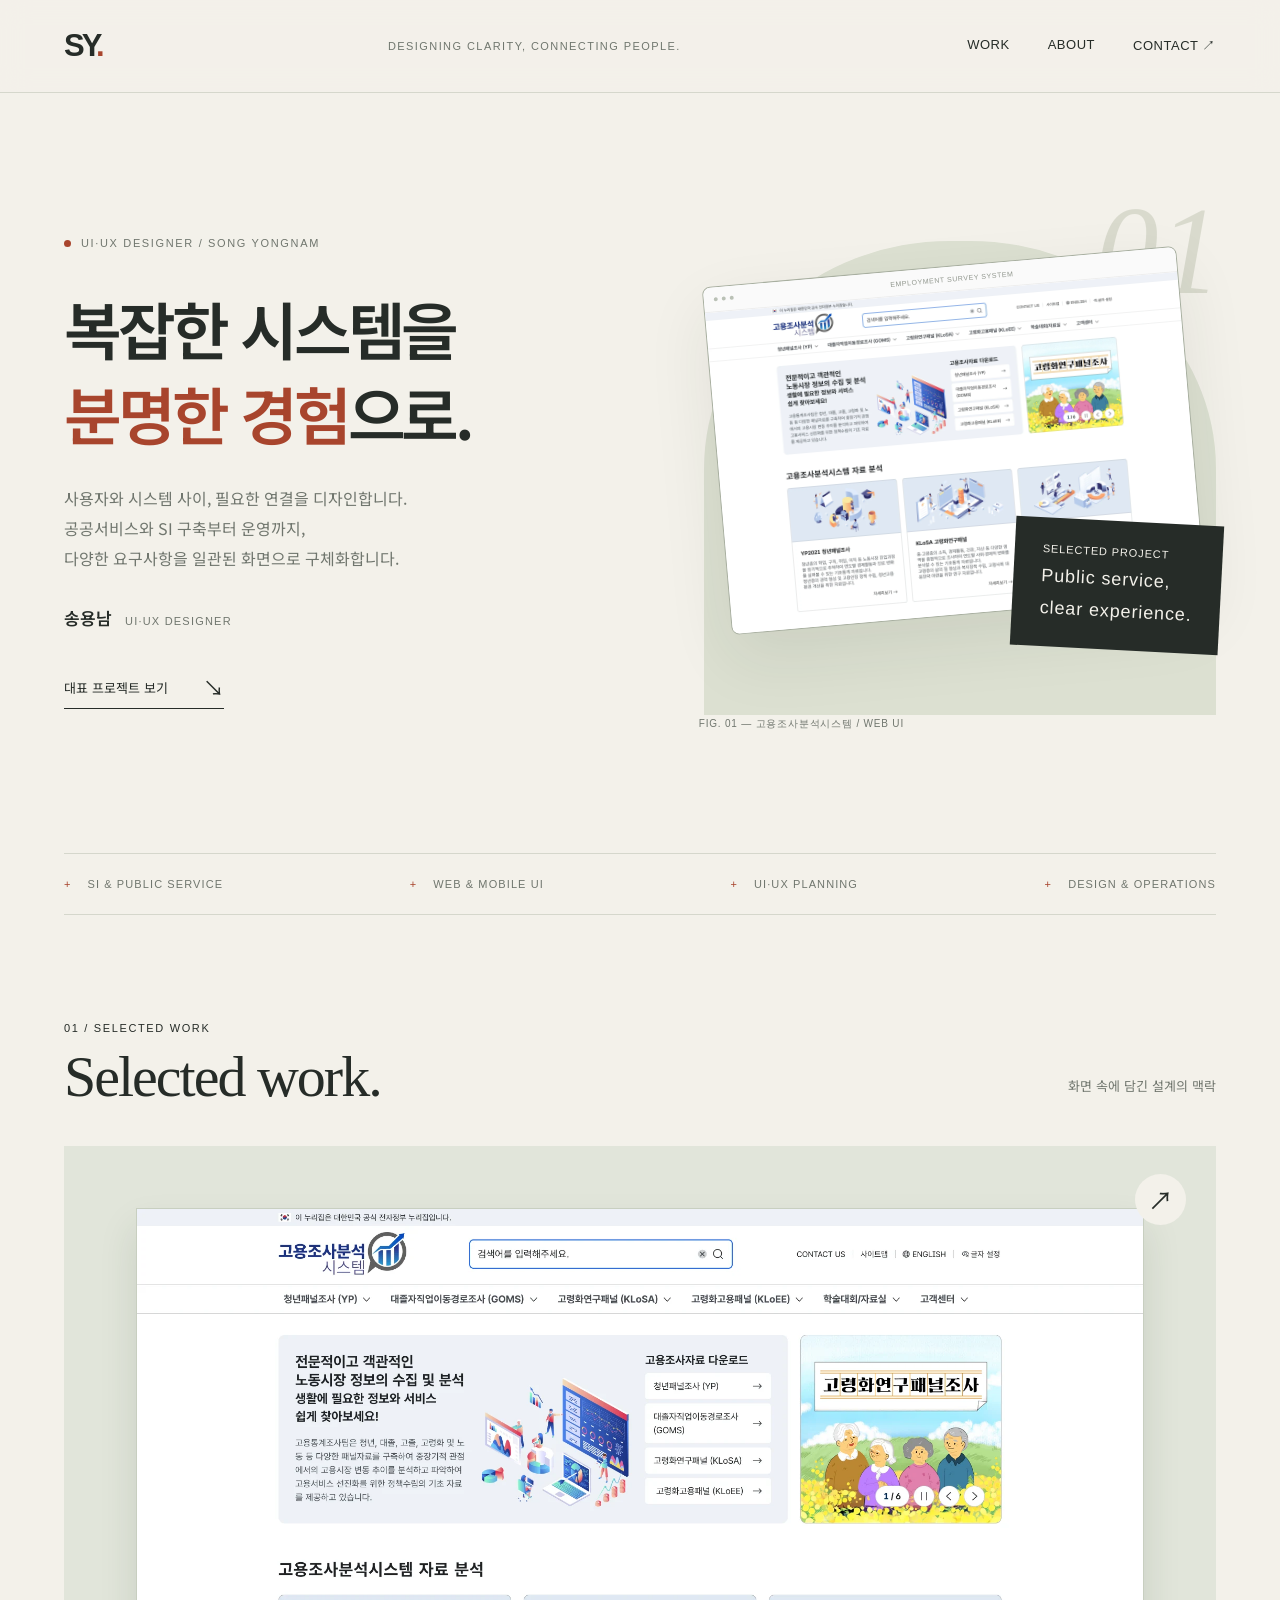
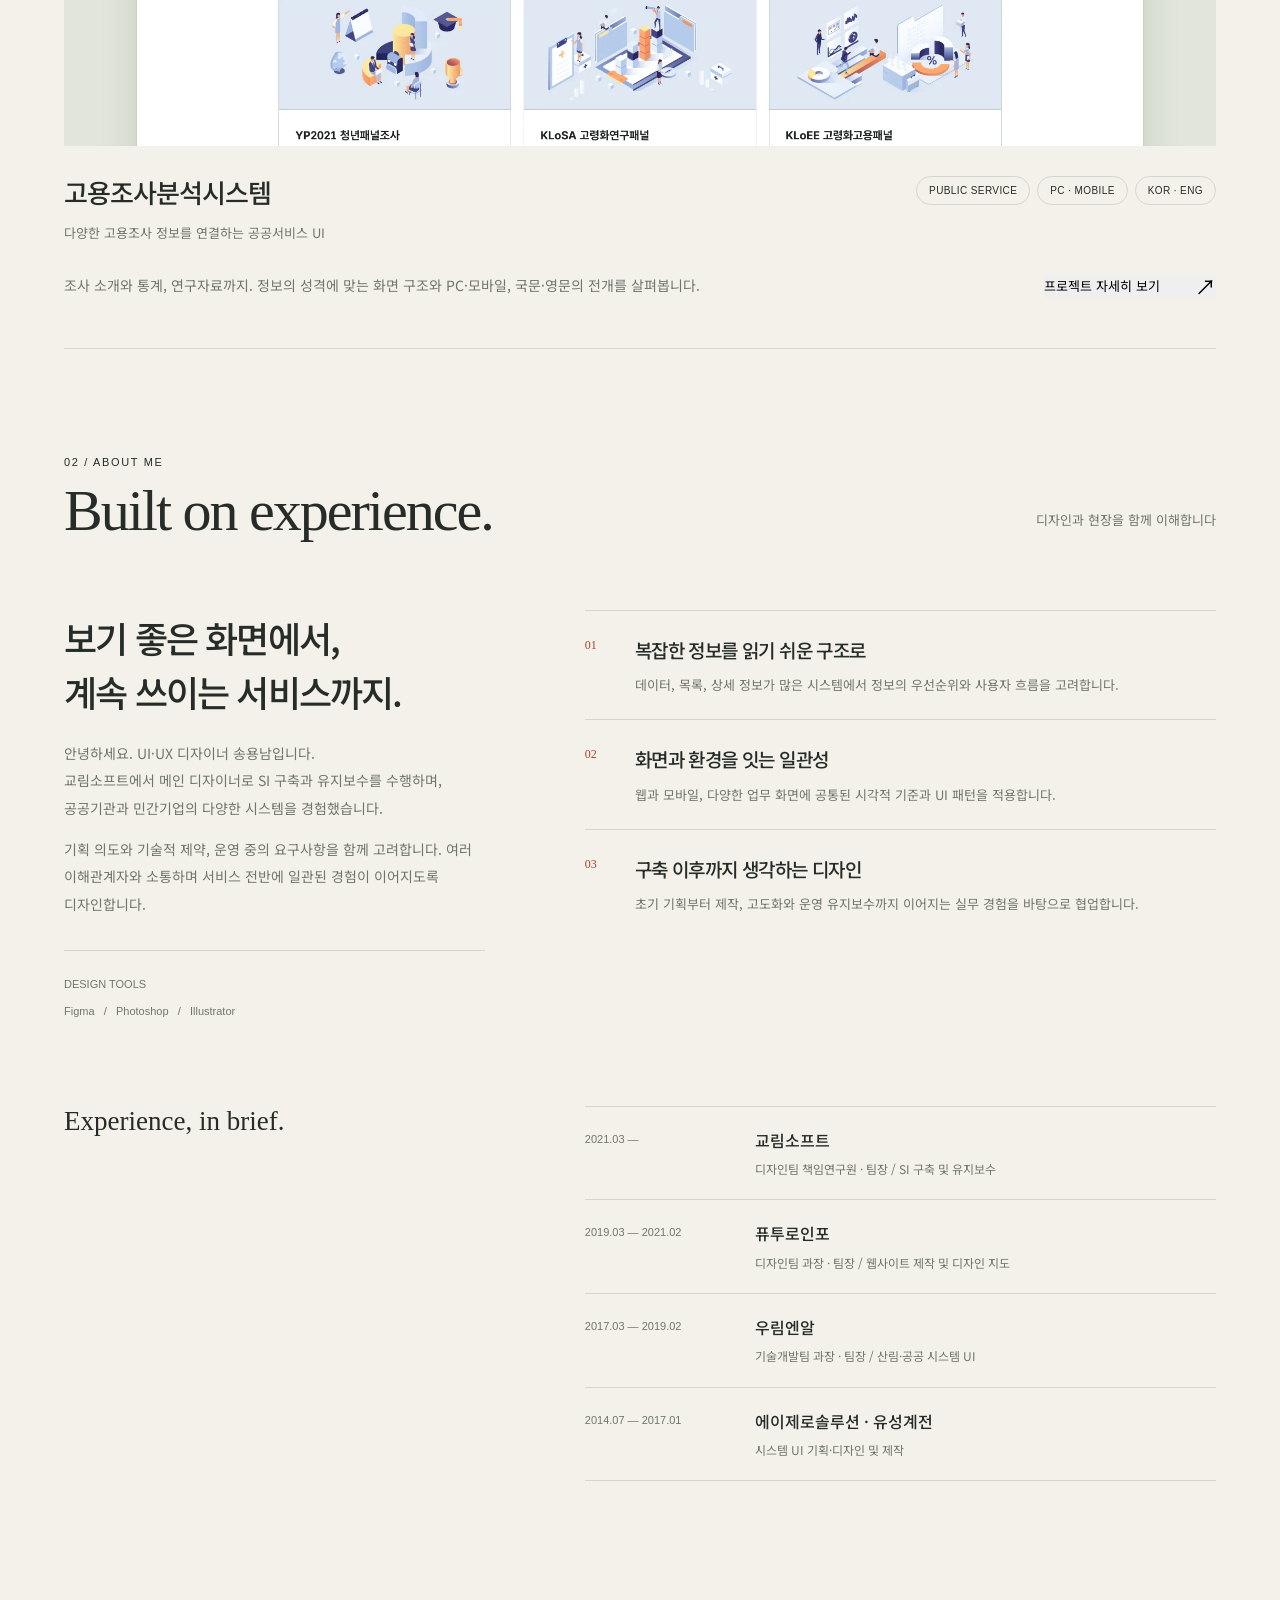
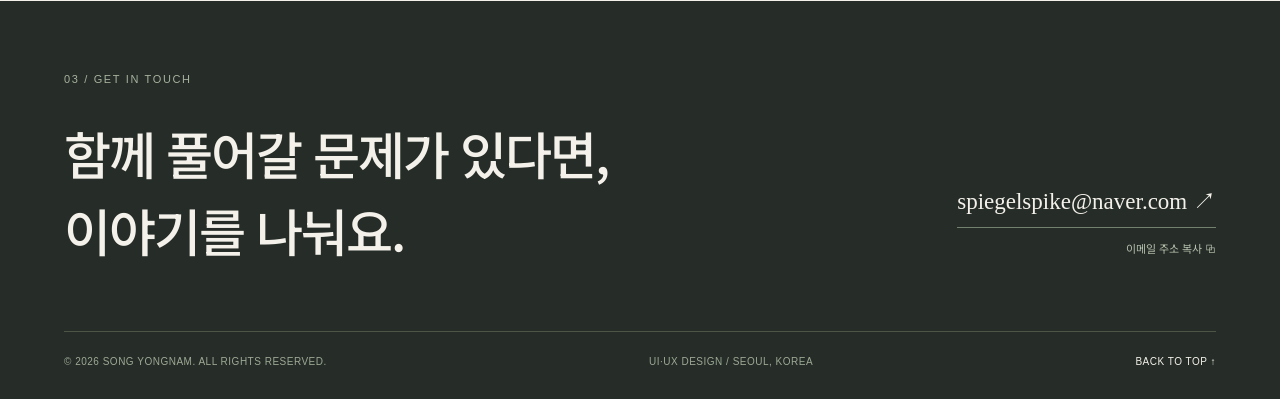
==== index.html @ 18021011 "Publish Song Yongnam UI/UX portfolio with employment survey case study" ====
<!doctype html>
<html lang="ko">
<head>
<meta charset="utf-8"><meta name="viewport" content="width=device-width,initial-scale=1">
<title>송용남 — UI·UX Designer</title>
<meta name="description" content="공공서비스와 SI 프로젝트를 설계하는 UI·UX 디자이너 송용남의 포트폴리오. 고용조사분석시스템, 웹 UI와 모바일 디자인.">
<meta name="theme-color" content="#f3f1ea"><meta property="og:title" content="송용남 — UI·UX Designer"><meta property="og:description" content="복잡한 시스템을 분명한 경험으로. 공공서비스와 SI 프로젝트를 연결하는 디자인.">
<link rel="icon" href="data:image/svg+xml,%3Csvg xmlns='http://www.w3.org/2000/svg' viewBox='0 0 64 64'%3E%3Crect width='64' height='64' rx='16' fill='%23262c28'/%3E%3Ctext x='11' y='43' font-size='30' font-family='Arial' font-weight='bold' fill='%23f3f1ea'%3ESY%3C/text%3E%3C/svg%3E">
<style>
@import url('https://fonts.googleapis.com/css2?family=Noto+Sans+KR:wght@400;500;600;700;800;900&display=swap');
:root{--paper:#f3f1ea;--ink:#262c28;--muted:#70766e;--line:#d5d7cc;--accent:#a8452d;--soft:#e8e9df;--sans:'Noto Sans KR',sans-serif}*{box-sizing:border-box}html{scroll-behavior:smooth;scroll-padding-top:100px}body{margin:0;background:var(--paper);color:var(--ink);font-family:var(--sans);font-size:16px;line-height:1.7;word-break:keep-all}button,a{-webkit-tap-highlight-color:transparent}a{color:inherit;text-decoration:none}button{font:inherit;cursor:pointer}button:focus-visible,a:focus-visible{outline:3px solid var(--accent);outline-offset:6px}::selection{background:#d8bda8}img{display:block;width:100%;height:auto}.wrap{max-width:1440px;padding:0 64px;margin:auto}.skip{position:absolute;top:-100px;background:var(--ink);color:white;padding:12px;z-index:99}.skip:focus{top:0}.nav{position:sticky;top:0;z-index:5;background:#f3f1eaee;backdrop-filter:blur(14px);border-bottom:1px solid var(--line)}.nav-inner{height:92px;display:flex;align-items:center;justify-content:space-between}.logo{font-family:Arial,sans-serif;font-size:31px;font-weight:800;letter-spacing:-3px}.logo i{color:var(--accent);font-style:normal}.nav-links{display:flex;gap:38px;font:13px Arial,sans-serif;letter-spacing:.04em}.nav-links a{padding:12px 0}.nav-links a:hover{color:var(--accent)}.nav-note{font:11px Arial,sans-serif;letter-spacing:.13em;color:var(--muted)}.eyebrow{font:11px Arial,sans-serif;letter-spacing:.15em;text-transform:uppercase}.hero{min-height:760px;display:grid;grid-template-columns:1.15fr 1fr;align-items:center;gap:40px;padding-top:78px;padding-bottom:78px}.intro-flag{display:flex;gap:10px;align-items:center;color:var(--muted)}.dot{width:7px;height:7px;background:var(--accent);border-radius:50%}.hero h1{font-size:clamp(44px,4.9vw,73px);font-weight:600;letter-spacing:-.065em;line-height:1.35;margin:37px 0 27px}.hero h1 em{font-style:normal;color:var(--accent)}.hero-desc{font-size:16px;line-height:1.9;color:var(--muted);max-width:470px}.hero-name{margin-top:30px;font-size:17px;font-weight:600}.hero-name span{font:11px Arial,sans-serif;letter-spacing:.11em;margin-left:13px;font-weight:400;color:var(--muted)}.text-link{display:inline-flex;align-items:center;gap:35px;font-size:13px;border-bottom:1px solid var(--ink);padding:12px 0 9px;margin-top:32px}.text-link span{font-size:21px;line-height:1}.hero-art{position:relative;height:535px;isolation:isolate}.art-ground{position:absolute;inset:35px 0 26px 5px;background:#dce0d1;border-radius:48% 48% 0 0;z-index:-1}.browser-mock{position:absolute;top:60px;left:17px;width:92%;background:white;border:1px solid #a8afa0;box-shadow:0 25px 65px #26322016;transform:rotate(-5deg);border-radius:8px;overflow:hidden}.browser-bar{height:25px;background:#fafafa;border-bottom:1px solid #eee;display:flex;gap:4px;align-items:center;padding:0 10px}.browser-bar i{width:4px;height:4px;border-radius:50%;background:#bac1b6}.browser-bar small{margin:auto;font:7px Arial;color:#90968d;letter-spacing:.08em}.browser-shot{height:322px;overflow:hidden}.browser-shot img{width:100%}.art-index{position:absolute;bottom:10px;left:0;font:10px Arial,sans-serif;letter-spacing:.08em;color:var(--muted)}.art-number{position:absolute;right:-5px;top:-26px;font:125px Georgia,serif;font-style:italic;color:#919c7f44;z-index:-1}.art-tag{position:absolute;bottom:91px;right:-5px;background:var(--ink);color:var(--paper);padding:22px 28px;transform:rotate(3deg);font:11px Arial;line-height:1.8;letter-spacing:.08em}.art-tag strong{font-size:18px;font-weight:400;display:block}.band{display:flex;justify-content:space-between;border-top:1px solid var(--line);border-bottom:1px solid var(--line);padding:24px 0;gap:20px;color:var(--muted);font:11px Arial,sans-serif;letter-spacing:.1em}.band span:before{content:'+';margin-right:16px;color:var(--accent)}section{scroll-margin-top:100px}.section-top{display:flex;justify-content:space-between;align-items:end;margin:107px 0 36px}.section-top h2{font:normal 58px Georgia,serif;letter-spacing:-2px;margin:9px 0 0}.section-top>p{font-size:13px;color:var(--muted)}.work-button{display:block;width:100%;text-align:left;background:none;border:0;padding:0;color:inherit}.work-image{position:relative;background:#e1e5da;padding:62px 72px 0;overflow:hidden;height:600px;transition:background .3s}.work-image>img{border:1px solid #c8cfc0;box-shadow:0 20px 35px #243d2420;transition:transform .5s}.work-button:hover .work-image>img{transform:translateY(-9px)}.work-open{position:absolute;right:30px;top:28px;width:51px;height:51px;display:grid;place-items:center;background:var(--paper);border-radius:50%;font-size:25px;transition:background .25s,color .25s}.work-button:hover .work-open{background:var(--ink);color:var(--paper)}.work-caption{display:flex;justify-content:space-between;gap:24px;padding-top:24px}.work-caption h3{font-size:26px;letter-spacing:-1px;margin:0 0 8px;font-weight:500}.work-caption p{font-size:13px;color:var(--muted);margin:0}.tags{display:flex;gap:7px;flex-wrap:wrap;align-content:start;padding-top:6px}.tags span{font:10px Arial,sans-serif;letter-spacing:.04em;border:1px solid var(--line);padding:8px 12px;border-radius:30px}.work-foot{border-bottom:1px solid var(--line);padding:30px 0 50px;display:flex;justify-content:space-between;gap:30px}.work-foot p{font-size:14px;max-width:680px;color:var(--muted);margin:0}.work-foot .text-link{border:0;margin:0;padding:0;white-space:nowrap}.about-grid{display:grid;grid-template-columns:.8fr 1.2fr;gap:100px;padding-top:30px}.about-lead h3{font-size:36px;line-height:1.5;letter-spacing:-1.8px;font-weight:500;margin:0 0 22px}.about-lead p{color:var(--muted);font-size:14px;line-height:1.95}.tools{margin-top:32px;padding-top:20px;border-top:1px solid var(--line);font:11px Arial,sans-serif;line-height:2.5;color:var(--muted)}.expertise-row{display:grid;grid-template-columns:38px 1fr;gap:12px;border-top:1px solid var(--line);padding:23px 0}.expertise-row>span{font:12px Georgia,serif;color:var(--accent);padding-top:4px}.expertise-row h4{font-size:19px;letter-spacing:-.6px;margin:0 0 8px;font-weight:500}.expertise-row p{font-size:13px;color:var(--muted);margin:0}.career{padding-top:80px;display:grid;grid-template-columns:.8fr 1.2fr;gap:100px}.career-head{font:27px Georgia,serif}.career-list{border-top:1px solid var(--line)}.career-row{display:grid;grid-template-columns:155px 1fr;padding:20px 0;border-bottom:1px solid var(--line);gap:15px}.career-row time{font:11px Arial;color:var(--muted);padding-top:6px}.career-row h4{font-size:16px;margin:0;font-weight:500}.career-row p{font-size:12px;color:var(--muted);margin:5px 0 0}.contact{background:var(--ink);color:var(--paper);margin-top:120px;padding:72px 0 32px}.contact .eyebrow{color:#a7b29e}.contact-grid{display:flex;justify-content:space-between;align-items:end;gap:50px;margin:30px 0 62px}.contact h2{font-size:clamp(30px,4vw,54px);font-weight:500;line-height:1.5;letter-spacing:-2px;margin:0}.contact-email{font:23px Georgia,serif;display:block;border-bottom:1px solid #74806e;padding:10px 0}.copy{border:0;background:none;color:#b5c0ad;font-size:11px;display:block;padding:11px 0;margin-left:auto}.copy:hover{color:white}.footer{border-top:1px solid #4c5646;display:flex;justify-content:space-between;padding-top:24px;gap:20px;font:10px Arial;color:#9da995;letter-spacing:.05em}.top-link{color:var(--paper)}dialog{border:0;padding:0;width:min(1200px,calc(100% - 40px));max-height:92dvh;background:var(--paper);color:var(--ink);border-radius:3px}dialog::backdrop{background:#172117c9;backdrop-filter:blur(7px)}body.modal-open{overflow:hidden}.detail-nav{position:sticky;top:0;background:var(--paper);z-index:2;padding:18px 32px;border-bottom:1px solid var(--line);display:flex;justify-content:space-between;align-items:center}.close{border:1px solid var(--line);border-radius:50%;background:none;width:38px;height:38px;font-size:23px;line-height:1}.detail-body{padding:48px 64px 64px}.detail-body h2{font-size:43px;letter-spacing:-2px;font-weight:600;line-height:1.4;margin:20px 0}.detail-summary{color:var(--muted);font-size:15px;max-width:800px}.detail-meta{display:flex;gap:35px;flex-wrap:wrap;border-block:1px solid var(--line);padding:20px 0;margin:32px 0 45px;font-size:12px}.detail-meta span{display:block;color:var(--muted);font:9px Arial;letter-spacing:.08em;margin-bottom:5px}.detail-section{padding-top:30px}.detail-section h3{font-size:25px;letter-spacing:-1px;font-weight:500;margin-bottom:12px}.detail-section p{font-size:14px;color:var(--muted);max-width:850px}.detail-figure{margin:27px 0 40px;background:#e2e5db;padding:30px}.detail-figure img{max-height:none;box-shadow:0 5px 20px #0000000b}.detail-figure figcaption{font-size:11px;color:var(--muted);margin-top:18px}.detail-pair{display:grid;grid-template-columns:1fr 230px;align-items:start;gap:24px}.detail-pair .detail-figure{margin:0}.detail-pair .mobile-figure{padding:20px}.detail-data{max-height:720px;overflow:auto;border:1px solid var(--line)}.detail-notes{display:grid;grid-template-columns:1fr 1fr;gap:40px;margin:35px 0}.detail-notes h4{margin:0 0 8px;font-size:16px}.detail-notes p{margin:0}.detail-end{border-top:1px solid var(--line);margin-top:40px;padding-top:25px;font-size:12px;color:var(--muted)}.toast{position:fixed;bottom:28px;left:50%;transform:translateX(-50%) translateY(100px);background:var(--paper);color:var(--ink);padding:13px 25px;border:1px solid var(--line);border-radius:30px;z-index:20;font-size:13px;opacity:0;transition:.25s}.toast.show{transform:translateX(-50%);opacity:1}
@media(min-width:1600px){.hero{min-height:810px}}@media(max-width:1000px){.wrap{padding-inline:32px}.nav-note{display:none}.hero{gap:25px;min-height:660px}.hero h1{font-size:46px}.hero-art{height:440px}.browser-shot{height:270px}.art-tag{bottom:75px;padding:15px 20px}.work-image{height:480px;padding:45px 40px 0}.about-grid,.career{gap:45px}.contact-grid{gap:25px}.contact-email{font-size:20px}.work-caption{flex-direction:column}.detail-body{padding:35px}.detail-pair{grid-template-columns:1fr 180px}}@media(max-width:680px){.wrap{padding-inline:24px}.nav-inner{height:72px}.nav-links{gap:24px;font-size:11px}.logo{font-size:28px}.hero{display:block;padding-top:50px;padding-bottom:26px}.hero h1{font-size:clamp(39px,10vw,53px);margin-top:28px}.hero-desc{font-size:14px}.hero-name{font-size:16px}.hero-art{height:400px;margin:35px 5px 0}.browser-mock{top:42px}.browser-shot{height:265px}.art-ground{inset:15px 0 27px}.art-number{font-size:95px;top:-26px}.art-tag{bottom:65px;right:-5px}.art-index{font-size:8px}.band{flex-wrap:wrap;font-size:9px;row-gap:18px}.band span{width:44%}.band span:before{margin-right:10px}.section-top{margin-top:70px;margin-bottom:25px}.section-top h2{font-size:44px}.section-top>p{font-size:11px;max-width:120px}.work-image{height:315px;padding:30px 20px 0}.work-open{width:39px;height:39px;right:12px;top:12px;font-size:19px}.work-caption h3{font-size:23px}.work-foot{flex-direction:column;padding-bottom:35px;gap:18px}.work-foot p{font-size:13px}.work-foot .text-link{align-self:start;font-size:12px}.about-grid,.career{grid-template-columns:1fr;gap:30px}.about-grid{padding-top:12px}.about-lead h3{font-size:29px}.about-lead p{font-size:13px}.career{padding-top:45px}.career-row{grid-template-columns:115px 1fr;gap:10px}.career-row time{font-size:10px}.contact{margin-top:75px;padding-top:50px}.contact-grid{display:block;margin-bottom:45px}.contact h2{font-size:32px;letter-spacing:-1.3px}.contact-address{margin-top:30px}.contact-email{font-size:22px;width:fit-content}.copy{margin-left:0}.footer{font-size:8px;flex-wrap:wrap}.detail-nav{padding:15px 20px}.detail-body{padding:25px 20px 40px}.detail-body h2{font-size:29px;letter-spacing:-1.2px}.detail-summary{font-size:13px}.detail-meta{gap:20px}.detail-pair{display:block}.detail-pair .mobile-figure{max-width:270px;margin:20px auto 0}.detail-figure{padding:12px}.detail-notes{grid-template-columns:1fr;gap:18px}.detail-section h3{font-size:22px}dialog{width:calc(100% - 20px);max-height:95dvh}.detail-data{max-height:500px}.hero-name span{font-size:9px;margin-left:8px}}
@media(prefers-reduced-motion:reduce){html{scroll-behavior:auto}*,*::before,*::after{transition:none!important;animation:none!important}}
</style>
</head>
<body id="top">
<a class="skip" href="#main">본문 바로가기</a>
<header class="nav"><div class="wrap nav-inner"><a class="logo" href="#top" aria-label="송용남 포트폴리오 처음으로">SY<i>.</i></a><div class="nav-note">DESIGNING CLARITY, CONNECTING PEOPLE.</div><nav class="nav-links" aria-label="주 메뉴"><a href="#work">WORK</a><a href="#about">ABOUT</a><a href="#contact">CONTACT ↗</a></nav></div></header>
<main id="main">
<div class="wrap"><section class="hero" aria-labelledby="hero-title"><div><div class="eyebrow intro-flag"><span class="dot"></span>UI·UX DESIGNER / SONG YONGNAM</div><h1 id="hero-title">복잡한 시스템을<br><em>분명한 경험</em>으로.</h1><p class="hero-desc">사용자와 시스템 사이, 필요한 연결을 디자인합니다.<br>공공서비스와 SI 구축부터 운영까지,<br>다양한 요구사항을 일관된 화면으로 구체화합니다.</p><div class="hero-name">송용남<span>UI·UX DESIGNER</span></div><a class="text-link" href="#work">대표 프로젝트 보기 <span aria-hidden="true">↘</span></a></div><div class="hero-art"><div class="art-ground"></div><span class="art-number" aria-hidden="true">01</span><div class="browser-mock"><div class="browser-bar"><i></i><i></i><i></i><small>EMPLOYMENT SURVEY SYSTEM</small></div><div class="browser-shot"><img src="employment-main.webp" alt="고용조사분석시스템 메인 화면: 조사별 메뉴와 자료분석 카드" width="1920" height="2496" fetchpriority="high"></div></div><div class="art-tag">SELECTED PROJECT<strong>Public service,<br>clear experience.</strong></div><div class="art-index">FIG. 01 — 고용조사분석시스템 / WEB UI</div></div></section><div class="band" aria-label="전문 분야"><span>SI & PUBLIC SERVICE</span><span>WEB & MOBILE UI</span><span>UI·UX PLANNING</span><span>DESIGN & OPERATIONS</span></div>
<section id="work" aria-labelledby="work-title"><div class="section-top"><div><div class="eyebrow">01 / SELECTED WORK</div><h2 id="work-title">Selected work.</h2></div><p>화면 속에 담긴 설계의 맥락</p></div><button class="work-button" data-open-case aria-haspopup="dialog" aria-controls="case-study"><div class="work-image"><img src="employment-main.webp" alt="고용조사분석시스템 PC 메인 시안" width="1920" height="2496" loading="lazy"><span class="work-open" aria-hidden="true">↗</span></div><div class="work-caption"><div><h3>고용조사분석시스템</h3><p>다양한 고용조사 정보를 연결하는 공공서비스 UI</p></div><div class="tags"><span>PUBLIC SERVICE</span><span>PC · MOBILE</span><span>KOR · ENG</span></div></div></button><div class="work-foot"><p>조사 소개와 통계, 연구자료까지. 정보의 성격에 맞는 화면 구조와 PC·모바일, 국문·영문의 전개를 살펴봅니다.</p><button class="text-link" data-open-case aria-haspopup="dialog">프로젝트 자세히 보기 <span aria-hidden="true">↗</span></button></div></section>
<section id="about" aria-labelledby="about-title"><div class="section-top"><div><div class="eyebrow">02 / ABOUT ME</div><h2 id="about-title">Built on experience.</h2></div><p>디자인과 현장을 함께 이해합니다</p></div><div class="about-grid"><div class="about-lead"><h3>보기 좋은 화면에서,<br>계속 쓰이는 서비스까지.</h3><p>안녕하세요. UI·UX 디자이너 송용남입니다.<br>교림소프트에서 메인 디자이너로 SI 구축과 유지보수를 수행하며, 공공기관과 민간기업의 다양한 시스템을 경험했습니다.</p><p>기획 의도와 기술적 제약, 운영 중의 요구사항을 함께 고려합니다. 여러 이해관계자와 소통하며 서비스 전반에 일관된 경험이 이어지도록 디자인합니다.</p><div class="tools">DESIGN TOOLS<br>Figma &nbsp; / &nbsp; Photoshop &nbsp; / &nbsp; Illustrator</div></div><div><div class="expertise-row"><span>01</span><div><h4>복잡한 정보를 읽기 쉬운 구조로</h4><p>데이터, 목록, 상세 정보가 많은 시스템에서 정보의 우선순위와 사용자 흐름을 고려합니다.</p></div></div><div class="expertise-row"><span>02</span><div><h4>화면과 환경을 잇는 일관성</h4><p>웹과 모바일, 다양한 업무 화면에 공통된 시각적 기준과 UI 패턴을 적용합니다.</p></div></div><div class="expertise-row"><span>03</span><div><h4>구축 이후까지 생각하는 디자인</h4><p>초기 기획부터 제작, 고도화와 운영 유지보수까지 이어지는 실무 경험을 바탕으로 협업합니다.</p></div></div></div></div><div class="career"><div class="career-head">Experience, in brief.</div><div class="career-list"><div class="career-row"><time>2021.03 —</time><div><h4>교림소프트</h4><p>디자인팀 책임연구원 · 팀장 / SI 구축 및 유지보수</p></div></div><div class="career-row"><time>2019.03 — 2021.02</time><div><h4>퓨투로인포</h4><p>디자인팀 과장 · 팀장 / 웹사이트 제작 및 디자인 지도</p></div></div><div class="career-row"><time>2017.03 — 2019.02</time><div><h4>우림엔알</h4><p>기술개발팀 과장 · 팀장 / 산림·공공 시스템 UI</p></div></div><div class="career-row"><time>2014.07 — 2017.01</time><div><h4>에이제로솔루션 · 유성계전</h4><p>시스템 UI 기획·디자인 및 제작</p></div></div></div></div></section></div>
<section id="contact" class="contact" aria-labelledby="contact-title"><div class="wrap"><div class="eyebrow">03 / GET IN TOUCH</div><div class="contact-grid"><h2 id="contact-title">함께 풀어갈 문제가 있다면,<br>이야기를 나눠요.</h2><div class="contact-address"><a class="contact-email" href="mailto:spiegelspike@naver.com">spiegelspike@naver.com ↗</a><button class="copy" id="copy-email">이메일 주소 복사 ⧉</button></div></div><footer class="footer"><span>© <span id="year">2026</span> SONG YONGNAM. ALL RIGHTS RESERVED.</span><span>UI·UX DESIGN / SEOUL, KOREA</span><a class="top-link" href="#top">BACK TO TOP ↑</a></footer></div></section>
</main>
<dialog id="case-study" aria-labelledby="case-title"><div class="detail-nav"><span class="eyebrow">PROJECT 01 / PUBLIC SERVICE</span><button class="close" aria-label="프로젝트 상세 닫기">×</button></div><article class="detail-body"><div class="eyebrow" style="color:var(--accent)">EMPLOYMENT SURVEY SYSTEM</div><h2 id="case-title">고용조사분석시스템</h2><p class="detail-summary">다양한 고용조사의 소개, 통계, 연구자료를 제공하는 서비스입니다. 조사별 정보 구조와 밀도 높은 콘텐츠를 정리하고, 국문·영문과 PC·모바일에 걸쳐 전개한 UI 디자인을 소개합니다.</p><div class="detail-meta"><div><span>DOMAIN</span>공공서비스 · 고용통계</div><div><span>DELIVERABLES</span>웹·모바일 UI 시안</div><div><span>LANGUAGE</span>국문 · 영문</div><div><span>TOOL</span>Figma</div></div><div class="detail-section"><div class="eyebrow">01 / SERVICE ENTRY</div><h3>주요 자료를 만나는 첫 화면</h3><p>YP, GOMS, KLoSA, KLoEE 등 조사 유형을 상위 메뉴로 구분합니다. 메인에서는 조사자료 다운로드, 자료분석, 주제별 통계와 소식을 서로 다른 콘텐츠 영역으로 구성했습니다.</p><figure class="detail-figure"><img src="employment-main.webp" alt="고용조사분석시스템 PC 메인 전체 시안" width="1920" height="2496" loading="lazy"><figcaption>국문 메인 / 자료 다운로드·자료분석·주제별 통계·공지 영역</figcaption></figure></div><div class="detail-section"><div class="eyebrow">02 / INFORMATION DESIGN</div><h3>밀도 높은 통계에 읽는 순서를 만들기</h3><p>자료분석 화면은 응답자 특성, 학교생활, 취업자 등 주제별로 구분됩니다. 다단 표 머리글과 구분 배경색, 수치 정렬을 통해 행과 열의 관계를 표현하고, 본문 옆에는 페이지 내 목차를 배치했습니다.</p><figure class="detail-figure"><div class="detail-data" tabindex="0" role="region" aria-label="YP 자료분석 전체 화면, 세로 스크롤 가능"><img src="employment-data.webp" alt="YP 자료분석 화면: 연도별 학력 및 혼인 여부 통계표와 페이지 내 목차" width="1920" height="2814" loading="lazy"></div><figcaption>YP 자료분석 / 스크롤하여 전체 화면 확인</figcaption></figure></div><div class="detail-section"><div class="eyebrow">03 / ADAPTIVE LAYOUT</div><h3>언어와 화면 폭에 맞춘 전개</h3><p>영문에서는 조사별 메뉴와 검색을 유지하면서 긴 문장에 맞춰 콘텐츠를 배치합니다. 모바일 자료실에서는 검색 조건과 자료 카드를 한 열로 구성해 세로 탐색 흐름을 만듭니다.</p><div class="detail-pair"><figure class="detail-figure"><img src="employment-en.webp" alt="영문 메인 시안: 검색, 조사별 메뉴, 조사 소개 및 서비스 바로가기" width="1920" height="1467" loading="lazy"><figcaption>영문 메인 / 공통 서비스 구조 유지</figcaption></figure><figure class="detail-figure mobile-figure"><img src="employment-mobile.webp" alt="모바일 학술대회 자료집 시안: 세로로 배치된 검색 조건과 자료 카드 목록" width="236" height="1920" loading="lazy"><figcaption>모바일 자료실 / 단일 열 구성</figcaption></figure></div><div class="detail-notes"><div><h4>공통된 탐색 체계</h4><p>메뉴, 검색, 본문, 푸터의 역할을 화면 전반에서 일관되게 표현합니다.</p></div><div><h4>콘텐츠에 맞는 UI 패턴</h4><p>조사 소개, 통계표, 자료실 등 정보의 성격에 따라 다른 표현 방식을 사용합니다.</p></div></div></div><div class="detail-end">더 자세한 프로젝트 경험이 궁금하시다면 이메일로 연락해 주세요.</div></article></dialog>
<div id="toast" class="toast" role="status" aria-live="polite"></div>
<script>
const dialog=document.querySelector('#case-study');let opener=null;
document.querySelectorAll('[data-open-case]').forEach(button=>button.addEventListener('click',()=>{opener=button;dialog.showModal();document.body.classList.add('modal-open');dialog.scrollTop=0;}));
function closeCase(){dialog.close();}document.querySelector('.close').addEventListener('click',closeCase);
dialog.addEventListener('click',e=>{if(e.target===dialog){const r=dialog.getBoundingClientRect();if(e.clientX<r.left||e.clientX>r.right||e.clientY<r.top||e.clientY>r.bottom)closeCase();}});
dialog.addEventListener('close',()=>{document.body.classList.remove('modal-open');opener?.focus();});
document.querySelector('#year').textContent=new Date().getFullYear();
let toastTimer;function notify(text){const t=document.querySelector('#toast');t.textContent=text;t.classList.add('show');clearTimeout(toastTimer);toastTimer=setTimeout(()=>t.classList.remove('show'),3000);}
document.querySelector('#copy-email').addEventListener('click',async()=>{try{await navigator.clipboard.writeText('spiegelspike@naver.com');notify('이메일 주소를 복사했습니다.');}catch{notify('이메일 주소: spiegelspike@naver.com');}});
</script>
</body></html>
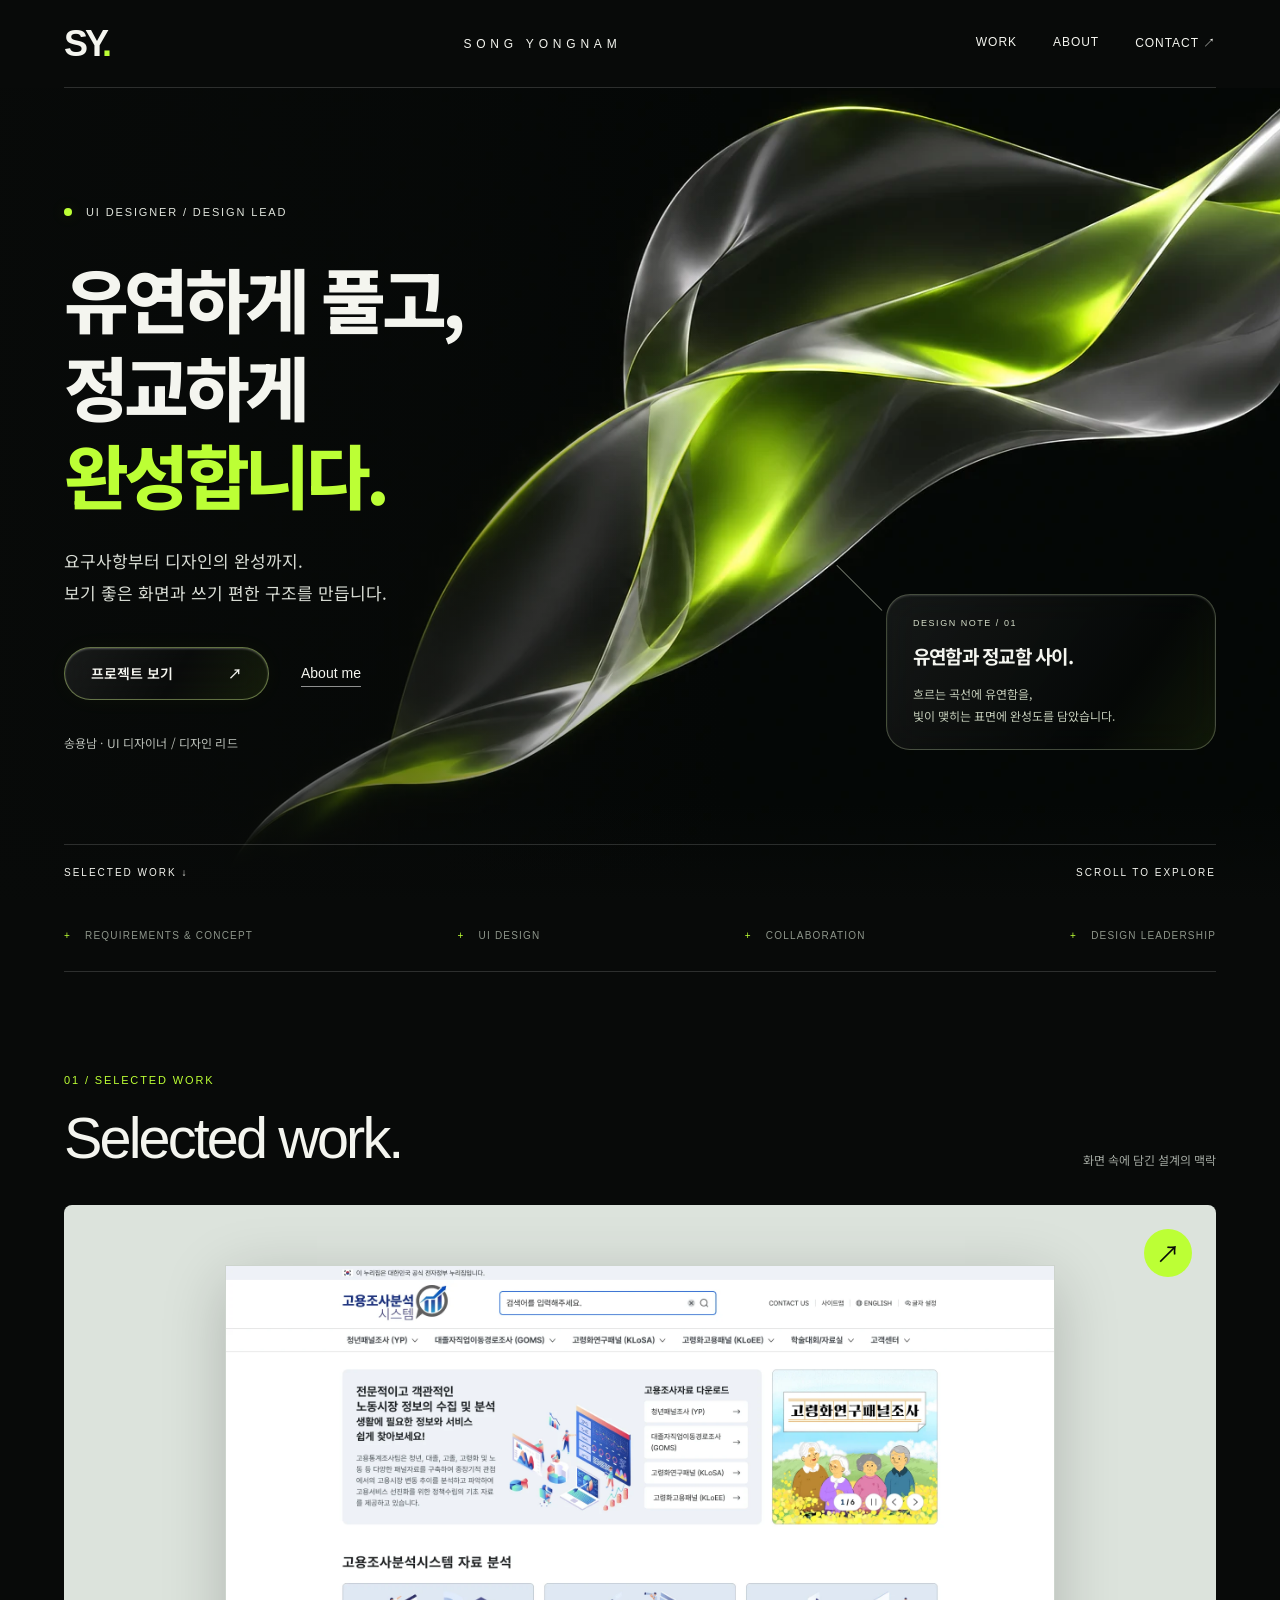
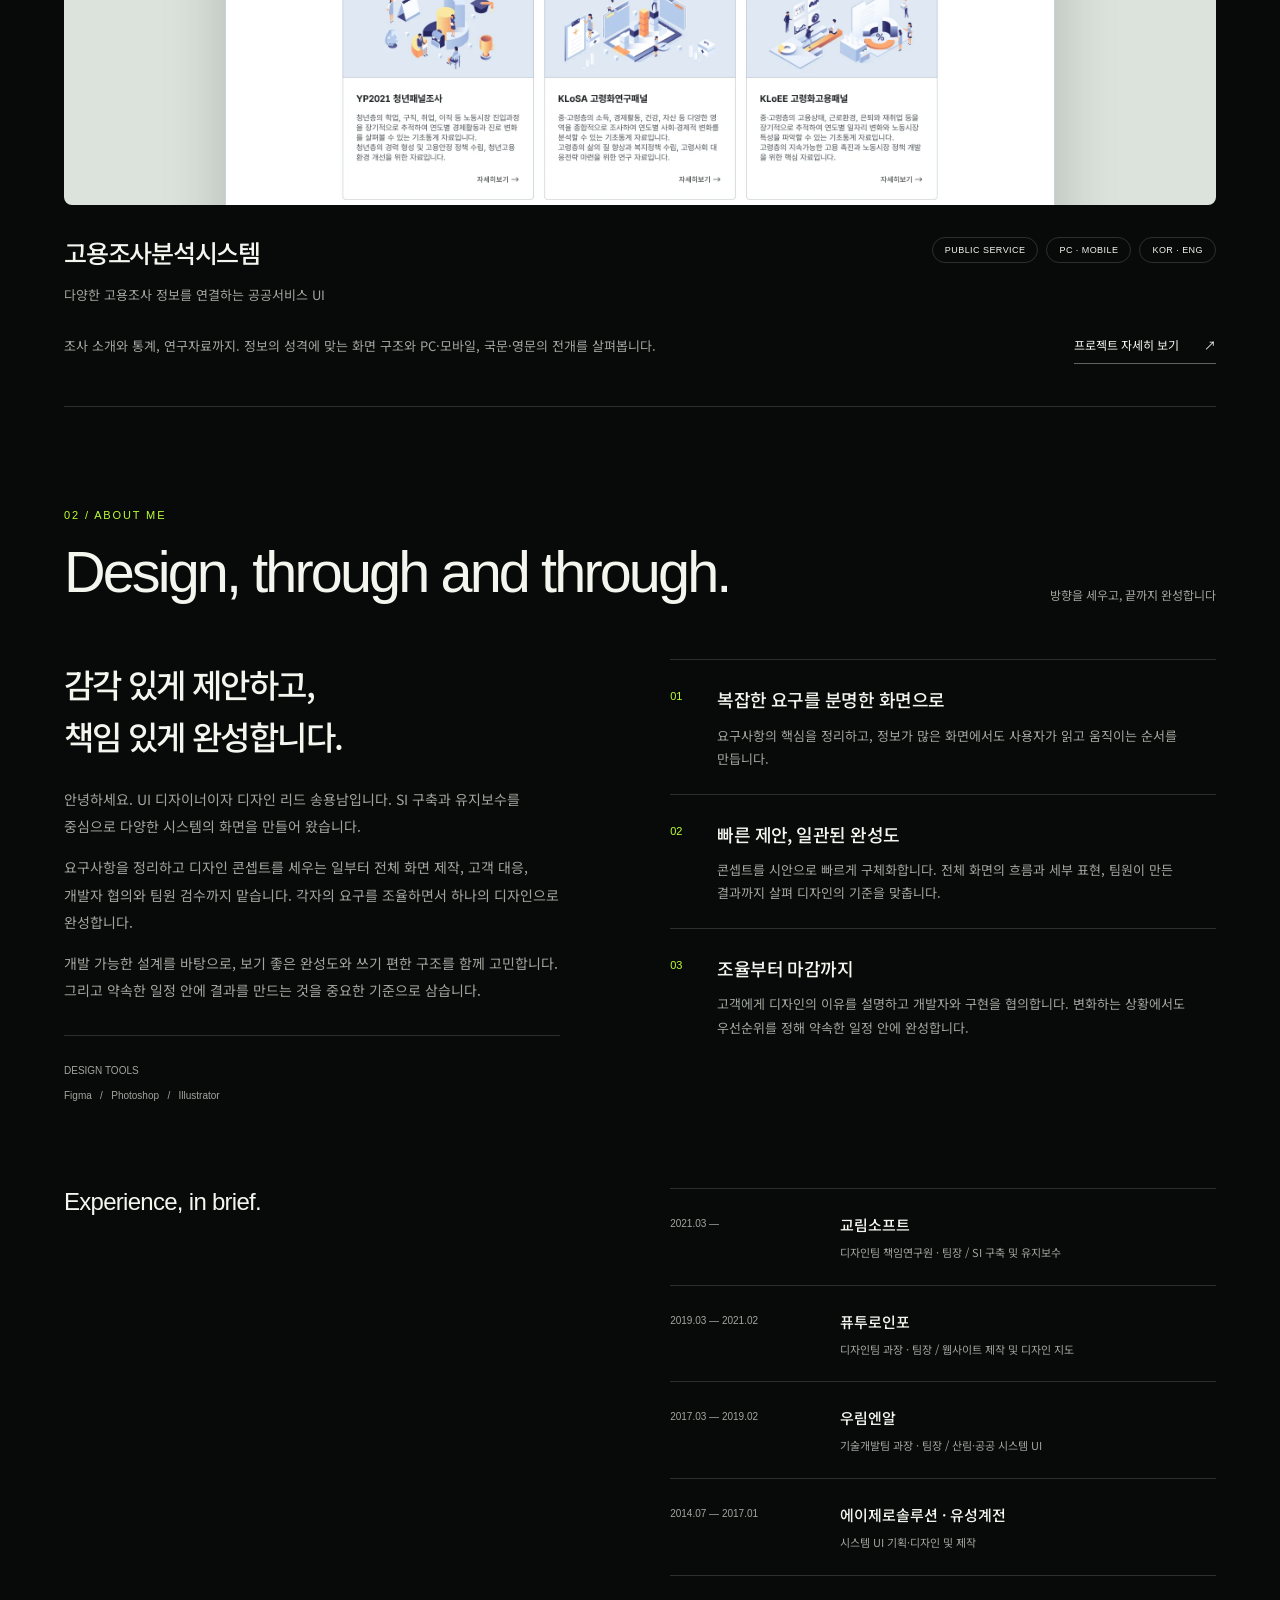
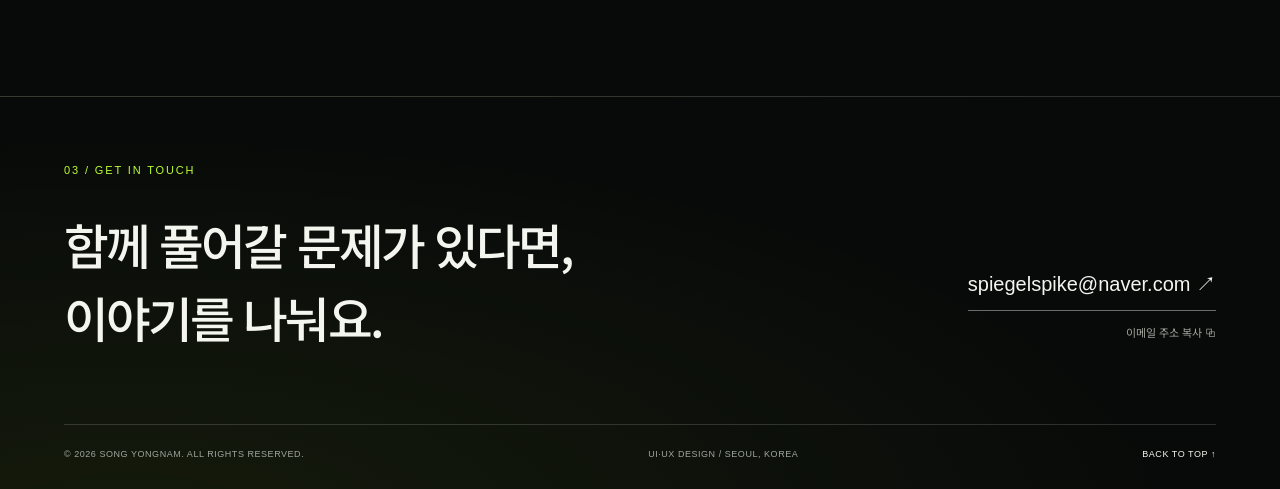
==== commit d202c9ae: "Redesign personal portfolio with fluid sculpture and neon green accents" ====
--- a/index.html
+++ b/index.html
@@ -2,36 +2,10 @@
 <html lang="ko">
 <head>
 <meta charset="utf-8"><meta name="viewport" content="width=device-width,initial-scale=1">
-<title>송용남 — UI·UX Designer</title>
-<meta name="description" content="공공서비스와 SI 프로젝트를 설계하는 UI·UX 디자이너 송용남의 포트폴리오. 고용조사분석시스템, 웹 UI와 모바일 디자인.">
-<meta name="theme-color" content="#f3f1ea"><meta property="og:title" content="송용남 — UI·UX Designer"><meta property="og:description" content="복잡한 시스템을 분명한 경험으로. 공공서비스와 SI 프로젝트를 연결하는 디자인.">
-<link rel="icon" href="data:image/svg+xml,%3Csvg xmlns='http://www.w3.org/2000/svg' viewBox='0 0 64 64'%3E%3Crect width='64' height='64' rx='16' fill='%23262c28'/%3E%3Ctext x='11' y='43' font-size='30' font-family='Arial' font-weight='bold' fill='%23f3f1ea'%3ESY%3C/text%3E%3C/svg%3E">
-<style>
-@import url('https://fonts.googleapis.com/css2?family=Noto+Sans+KR:wght@400;500;600;700;800;900&display=swap');
-:root{--paper:#f3f1ea;--ink:#262c28;--muted:#70766e;--line:#d5d7cc;--accent:#a8452d;--soft:#e8e9df;--sans:'Noto Sans KR',sans-serif}*{box-sizing:border-box}html{scroll-behavior:smooth;scroll-padding-top:100px}body{margin:0;background:var(--paper);color:var(--ink);font-family:var(--sans);font-size:16px;line-height:1.7;word-break:keep-all}button,a{-webkit-tap-highlight-color:transparent}a{color:inherit;text-decoration:none}button{font:inherit;cursor:pointer}button:focus-visible,a:focus-visible{outline:3px solid var(--accent);outline-offset:6px}::selection{background:#d8bda8}img{display:block;width:100%;height:auto}.wrap{max-width:1440px;padding:0 64px;margin:auto}.skip{position:absolute;top:-100px;background:var(--ink);color:white;padding:12px;z-index:99}.skip:focus{top:0}.nav{position:sticky;top:0;z-index:5;background:#f3f1eaee;backdrop-filter:blur(14px);border-bottom:1px solid var(--line)}.nav-inner{height:92px;display:flex;align-items:center;justify-content:space-between}.logo{font-family:Arial,sans-serif;font-size:31px;font-weight:800;letter-spacing:-3px}.logo i{color:var(--accent);font-style:normal}.nav-links{display:flex;gap:38px;font:13px Arial,sans-serif;letter-spacing:.04em}.nav-links a{padding:12px 0}.nav-links a:hover{color:var(--accent)}.nav-note{font:11px Arial,sans-serif;letter-spacing:.13em;color:var(--muted)}.eyebrow{font:11px Arial,sans-serif;letter-spacing:.15em;text-transform:uppercase}.hero{min-height:760px;display:grid;grid-template-columns:1.15fr 1fr;align-items:center;gap:40px;padding-top:78px;padding-bottom:78px}.intro-flag{display:flex;gap:10px;align-items:center;color:var(--muted)}.dot{width:7px;height:7px;background:var(--accent);border-radius:50%}.hero h1{font-size:clamp(44px,4.9vw,73px);font-weight:600;letter-spacing:-.065em;line-height:1.35;margin:37px 0 27px}.hero h1 em{font-style:normal;color:var(--accent)}.hero-desc{font-size:16px;line-height:1.9;color:var(--muted);max-width:470px}.hero-name{margin-top:30px;font-size:17px;font-weight:600}.hero-name span{font:11px Arial,sans-serif;letter-spacing:.11em;margin-left:13px;font-weight:400;color:var(--muted)}.text-link{display:inline-flex;align-items:center;gap:35px;font-size:13px;border-bottom:1px solid var(--ink);padding:12px 0 9px;margin-top:32px}.text-link span{font-size:21px;line-height:1}.hero-art{position:relative;height:535px;isolation:isolate}.art-ground{position:absolute;inset:35px 0 26px 5px;background:#dce0d1;border-radius:48% 48% 0 0;z-index:-1}.browser-mock{position:absolute;top:60px;left:17px;width:92%;background:white;border:1px solid #a8afa0;box-shadow:0 25px 65px #26322016;transform:rotate(-5deg);border-radius:8px;overflow:hidden}.browser-bar{height:25px;background:#fafafa;border-bottom:1px solid #eee;display:flex;gap:4px;align-items:center;padding:0 10px}.browser-bar i{width:4px;height:4px;border-radius:50%;background:#bac1b6}.browser-bar small{margin:auto;font:7px Arial;color:#90968d;letter-spacing:.08em}.browser-shot{height:322px;overflow:hidden}.browser-shot img{width:100%}.art-index{position:absolute;bottom:10px;left:0;font:10px Arial,sans-serif;letter-spacing:.08em;color:var(--muted)}.art-number{position:absolute;right:-5px;top:-26px;font:125px Georgia,serif;font-style:italic;color:#919c7f44;z-index:-1}.art-tag{position:absolute;bottom:91px;right:-5px;background:var(--ink);color:var(--paper);padding:22px 28px;transform:rotate(3deg);font:11px Arial;line-height:1.8;letter-spacing:.08em}.art-tag strong{font-size:18px;font-weight:400;display:block}.band{display:flex;justify-content:space-between;border-top:1px solid var(--line);border-bottom:1px solid var(--line);padding:24px 0;gap:20px;color:var(--muted);font:11px Arial,sans-serif;letter-spacing:.1em}.band span:before{content:'+';margin-right:16px;color:var(--accent)}section{scroll-margin-top:100px}.section-top{display:flex;justify-content:space-between;align-items:end;margin:107px 0 36px}.section-top h2{font:normal 58px Georgia,serif;letter-spacing:-2px;margin:9px 0 0}.section-top>p{font-size:13px;color:var(--muted)}.work-button{display:block;width:100%;text-align:left;background:none;border:0;padding:0;color:inherit}.work-image{position:relative;background:#e1e5da;padding:62px 72px 0;overflow:hidden;height:600px;transition:background .3s}.work-image>img{border:1px solid #c8cfc0;box-shadow:0 20px 35px #243d2420;transition:transform .5s}.work-button:hover .work-image>img{transform:translateY(-9px)}.work-open{position:absolute;right:30px;top:28px;width:51px;height:51px;display:grid;place-items:center;background:var(--paper);border-radius:50%;font-size:25px;transition:background .25s,color .25s}.work-button:hover .work-open{background:var(--ink);color:var(--paper)}.work-caption{display:flex;justify-content:space-between;gap:24px;padding-top:24px}.work-caption h3{font-size:26px;letter-spacing:-1px;margin:0 0 8px;font-weight:500}.work-caption p{font-size:13px;color:var(--muted);margin:0}.tags{display:flex;gap:7px;flex-wrap:wrap;align-content:start;padding-top:6px}.tags span{font:10px Arial,sans-serif;letter-spacing:.04em;border:1px solid var(--line);padding:8px 12px;border-radius:30px}.work-foot{border-bottom:1px solid var(--line);padding:30px 0 50px;display:flex;justify-content:space-between;gap:30px}.work-foot p{font-size:14px;max-width:680px;color:var(--muted);margin:0}.work-foot .text-link{border:0;margin:0;padding:0;white-space:nowrap}.about-grid{display:grid;grid-template-columns:.8fr 1.2fr;gap:100px;padding-top:30px}.about-lead h3{font-size:36px;line-height:1.5;letter-spacing:-1.8px;font-weight:500;margin:0 0 22px}.about-lead p{color:var(--muted);font-size:14px;line-height:1.95}.tools{margin-top:32px;padding-top:20px;border-top:1px solid var(--line);font:11px Arial,sans-serif;line-height:2.5;color:var(--muted)}.expertise-row{display:grid;grid-template-columns:38px 1fr;gap:12px;border-top:1px solid var(--line);padding:23px 0}.expertise-row>span{font:12px Georgia,serif;color:var(--accent);padding-top:4px}.expertise-row h4{font-size:19px;letter-spacing:-.6px;margin:0 0 8px;font-weight:500}.expertise-row p{font-size:13px;color:var(--muted);margin:0}.career{padding-top:80px;display:grid;grid-template-columns:.8fr 1.2fr;gap:100px}.career-head{font:27px Georgia,serif}.career-list{border-top:1px solid var(--line)}.career-row{display:grid;grid-template-columns:155px 1fr;padding:20px 0;border-bottom:1px solid var(--line);gap:15px}.career-row time{font:11px Arial;color:var(--muted);padding-top:6px}.career-row h4{font-size:16px;margin:0;font-weight:500}.career-row p{font-size:12px;color:var(--muted);margin:5px 0 0}.contact{background:var(--ink);color:var(--paper);margin-top:120px;padding:72px 0 32px}.contact .eyebrow{color:#a7b29e}.contact-grid{display:flex;justify-content:space-between;align-items:end;gap:50px;margin:30px 0 62px}.contact h2{font-size:clamp(30px,4vw,54px);font-weight:500;line-height:1.5;letter-spacing:-2px;margin:0}.contact-email{font:23px Georgia,serif;display:block;border-bottom:1px solid #74806e;padding:10px 0}.copy{border:0;background:none;color:#b5c0ad;font-size:11px;display:block;padding:11px 0;margin-left:auto}.copy:hover{color:white}.footer{border-top:1px solid #4c5646;display:flex;justify-content:space-between;padding-top:24px;gap:20px;font:10px Arial;color:#9da995;letter-spacing:.05em}.top-link{color:var(--paper)}dialog{border:0;padding:0;width:min(1200px,calc(100% - 40px));max-height:92dvh;background:var(--paper);color:var(--ink);border-radius:3px}dialog::backdrop{background:#172117c9;backdrop-filter:blur(7px)}body.modal-open{overflow:hidden}.detail-nav{position:sticky;top:0;background:var(--paper);z-index:2;padding:18px 32px;border-bottom:1px solid var(--line);display:flex;justify-content:space-between;align-items:center}.close{border:1px solid var(--line);border-radius:50%;background:none;width:38px;height:38px;font-size:23px;line-height:1}.detail-body{padding:48px 64px 64px}.detail-body h2{font-size:43px;letter-spacing:-2px;font-weight:600;line-height:1.4;margin:20px 0}.detail-summary{color:var(--muted);font-size:15px;max-width:800px}.detail-meta{display:flex;gap:35px;flex-wrap:wrap;border-block:1px solid var(--line);padding:20px 0;margin:32px 0 45px;font-size:12px}.detail-meta span{display:block;color:var(--muted);font:9px Arial;letter-spacing:.08em;margin-bottom:5px}.detail-section{padding-top:30px}.detail-section h3{font-size:25px;letter-spacing:-1px;font-weight:500;margin-bottom:12px}.detail-section p{font-size:14px;color:var(--muted);max-width:850px}.detail-figure{margin:27px 0 40px;background:#e2e5db;padding:30px}.detail-figure img{max-height:none;box-shadow:0 5px 20px #0000000b}.detail-figure figcaption{font-size:11px;color:var(--muted);margin-top:18px}.detail-pair{display:grid;grid-template-columns:1fr 230px;align-items:start;gap:24px}.detail-pair .detail-figure{margin:0}.detail-pair .mobile-figure{padding:20px}.detail-data{max-height:720px;overflow:auto;border:1px solid var(--line)}.detail-notes{display:grid;grid-template-columns:1fr 1fr;gap:40px;margin:35px 0}.detail-notes h4{margin:0 0 8px;font-size:16px}.detail-notes p{margin:0}.detail-end{border-top:1px solid var(--line);margin-top:40px;padding-top:25px;font-size:12px;color:var(--muted)}.toast{position:fixed;bottom:28px;left:50%;transform:translateX(-50%) translateY(100px);background:var(--paper);color:var(--ink);padding:13px 25px;border:1px solid var(--line);border-radius:30px;z-index:20;font-size:13px;opacity:0;transition:.25s}.toast.show{transform:translateX(-50%);opacity:1}
-@media(min-width:1600px){.hero{min-height:810px}}@media(max-width:1000px){.wrap{padding-inline:32px}.nav-note{display:none}.hero{gap:25px;min-height:660px}.hero h1{font-size:46px}.hero-art{height:440px}.browser-shot{height:270px}.art-tag{bottom:75px;padding:15px 20px}.work-image{height:480px;padding:45px 40px 0}.about-grid,.career{gap:45px}.contact-grid{gap:25px}.contact-email{font-size:20px}.work-caption{flex-direction:column}.detail-body{padding:35px}.detail-pair{grid-template-columns:1fr 180px}}@media(max-width:680px){.wrap{padding-inline:24px}.nav-inner{height:72px}.nav-links{gap:24px;font-size:11px}.logo{font-size:28px}.hero{display:block;padding-top:50px;padding-bottom:26px}.hero h1{font-size:clamp(39px,10vw,53px);margin-top:28px}.hero-desc{font-size:14px}.hero-name{font-size:16px}.hero-art{height:400px;margin:35px 5px 0}.browser-mock{top:42px}.browser-shot{height:265px}.art-ground{inset:15px 0 27px}.art-number{font-size:95px;top:-26px}.art-tag{bottom:65px;right:-5px}.art-index{font-size:8px}.band{flex-wrap:wrap;font-size:9px;row-gap:18px}.band span{width:44%}.band span:before{margin-right:10px}.section-top{margin-top:70px;margin-bottom:25px}.section-top h2{font-size:44px}.section-top>p{font-size:11px;max-width:120px}.work-image{height:315px;padding:30px 20px 0}.work-open{width:39px;height:39px;right:12px;top:12px;font-size:19px}.work-caption h3{font-size:23px}.work-foot{flex-direction:column;padding-bottom:35px;gap:18px}.work-foot p{font-size:13px}.work-foot .text-link{align-self:start;font-size:12px}.about-grid,.career{grid-template-columns:1fr;gap:30px}.about-grid{padding-top:12px}.about-lead h3{font-size:29px}.about-lead p{font-size:13px}.career{padding-top:45px}.career-row{grid-template-columns:115px 1fr;gap:10px}.career-row time{font-size:10px}.contact{margin-top:75px;padding-top:50px}.contact-grid{display:block;margin-bottom:45px}.contact h2{font-size:32px;letter-spacing:-1.3px}.contact-address{margin-top:30px}.contact-email{font-size:22px;width:fit-content}.copy{margin-left:0}.footer{font-size:8px;flex-wrap:wrap}.detail-nav{padding:15px 20px}.detail-body{padding:25px 20px 40px}.detail-body h2{font-size:29px;letter-spacing:-1.2px}.detail-summary{font-size:13px}.detail-meta{gap:20px}.detail-pair{display:block}.detail-pair .mobile-figure{max-width:270px;margin:20px auto 0}.detail-figure{padding:12px}.detail-notes{grid-template-columns:1fr;gap:18px}.detail-section h3{font-size:22px}dialog{width:calc(100% - 20px);max-height:95dvh}.detail-data{max-height:500px}.hero-name span{font-size:9px;margin-left:8px}}
-@media(prefers-reduced-motion:reduce){html{scroll-behavior:auto}*,*::before,*::after{transition:none!important;animation:none!important}}
-</style>
-</head>
-<body id="top">
-<a class="skip" href="#main">본문 바로가기</a>
-<header class="nav"><div class="wrap nav-inner"><a class="logo" href="#top" aria-label="송용남 포트폴리오 처음으로">SY<i>.</i></a><div class="nav-note">DESIGNING CLARITY, CONNECTING PEOPLE.</div><nav class="nav-links" aria-label="주 메뉴"><a href="#work">WORK</a><a href="#about">ABOUT</a><a href="#contact">CONTACT ↗</a></nav></div></header>
-<main id="main">
-<div class="wrap"><section class="hero" aria-labelledby="hero-title"><div><div class="eyebrow intro-flag"><span class="dot"></span>UI·UX DESIGNER / SONG YONGNAM</div><h1 id="hero-title">복잡한 시스템을<br><em>분명한 경험</em>으로.</h1><p class="hero-desc">사용자와 시스템 사이, 필요한 연결을 디자인합니다.<br>공공서비스와 SI 구축부터 운영까지,<br>다양한 요구사항을 일관된 화면으로 구체화합니다.</p><div class="hero-name">송용남<span>UI·UX DESIGNER</span></div><a class="text-link" href="#work">대표 프로젝트 보기 <span aria-hidden="true">↘</span></a></div><div class="hero-art"><div class="art-ground"></div><span class="art-number" aria-hidden="true">01</span><div class="browser-mock"><div class="browser-bar"><i></i><i></i><i></i><small>EMPLOYMENT SURVEY SYSTEM</small></div><div class="browser-shot"><img src="employment-main.webp" alt="고용조사분석시스템 메인 화면: 조사별 메뉴와 자료분석 카드" width="1920" height="2496" fetchpriority="high"></div></div><div class="art-tag">SELECTED PROJECT<strong>Public service,<br>clear experience.</strong></div><div class="art-index">FIG. 01 — 고용조사분석시스템 / WEB UI</div></div></section><div class="band" aria-label="전문 분야"><span>SI & PUBLIC SERVICE</span><span>WEB & MOBILE UI</span><span>UI·UX PLANNING</span><span>DESIGN & OPERATIONS</span></div>
-<section id="work" aria-labelledby="work-title"><div class="section-top"><div><div class="eyebrow">01 / SELECTED WORK</div><h2 id="work-title">Selected work.</h2></div><p>화면 속에 담긴 설계의 맥락</p></div><button class="work-button" data-open-case aria-haspopup="dialog" aria-controls="case-study"><div class="work-image"><img src="employment-main.webp" alt="고용조사분석시스템 PC 메인 시안" width="1920" height="2496" loading="lazy"><span class="work-open" aria-hidden="true">↗</span></div><div class="work-caption"><div><h3>고용조사분석시스템</h3><p>다양한 고용조사 정보를 연결하는 공공서비스 UI</p></div><div class="tags"><span>PUBLIC SERVICE</span><span>PC · MOBILE</span><span>KOR · ENG</span></div></div></button><div class="work-foot"><p>조사 소개와 통계, 연구자료까지. 정보의 성격에 맞는 화면 구조와 PC·모바일, 국문·영문의 전개를 살펴봅니다.</p><button class="text-link" data-open-case aria-haspopup="dialog">프로젝트 자세히 보기 <span aria-hidden="true">↗</span></button></div></section>
-<section id="about" aria-labelledby="about-title"><div class="section-top"><div><div class="eyebrow">02 / ABOUT ME</div><h2 id="about-title">Built on experience.</h2></div><p>디자인과 현장을 함께 이해합니다</p></div><div class="about-grid"><div class="about-lead"><h3>보기 좋은 화면에서,<br>계속 쓰이는 서비스까지.</h3><p>안녕하세요. UI·UX 디자이너 송용남입니다.<br>교림소프트에서 메인 디자이너로 SI 구축과 유지보수를 수행하며, 공공기관과 민간기업의 다양한 시스템을 경험했습니다.</p><p>기획 의도와 기술적 제약, 운영 중의 요구사항을 함께 고려합니다. 여러 이해관계자와 소통하며 서비스 전반에 일관된 경험이 이어지도록 디자인합니다.</p><div class="tools">DESIGN TOOLS<br>Figma &nbsp; / &nbsp; Photoshop &nbsp; / &nbsp; Illustrator</div></div><div><div class="expertise-row"><span>01</span><div><h4>복잡한 정보를 읽기 쉬운 구조로</h4><p>데이터, 목록, 상세 정보가 많은 시스템에서 정보의 우선순위와 사용자 흐름을 고려합니다.</p></div></div><div class="expertise-row"><span>02</span><div><h4>화면과 환경을 잇는 일관성</h4><p>웹과 모바일, 다양한 업무 화면에 공통된 시각적 기준과 UI 패턴을 적용합니다.</p></div></div><div class="expertise-row"><span>03</span><div><h4>구축 이후까지 생각하는 디자인</h4><p>초기 기획부터 제작, 고도화와 운영 유지보수까지 이어지는 실무 경험을 바탕으로 협업합니다.</p></div></div></div></div><div class="career"><div class="career-head">Experience, in brief.</div><div class="career-list"><div class="career-row"><time>2021.03 —</time><div><h4>교림소프트</h4><p>디자인팀 책임연구원 · 팀장 / SI 구축 및 유지보수</p></div></div><div class="career-row"><time>2019.03 — 2021.02</time><div><h4>퓨투로인포</h4><p>디자인팀 과장 · 팀장 / 웹사이트 제작 및 디자인 지도</p></div></div><div class="career-row"><time>2017.03 — 2019.02</time><div><h4>우림엔알</h4><p>기술개발팀 과장 · 팀장 / 산림·공공 시스템 UI</p></div></div><div class="career-row"><time>2014.07 — 2017.01</time><div><h4>에이제로솔루션 · 유성계전</h4><p>시스템 UI 기획·디자인 및 제작</p></div></div></div></div></section></div>
-<section id="contact" class="contact" aria-labelledby="contact-title"><div class="wrap"><div class="eyebrow">03 / GET IN TOUCH</div><div class="contact-grid"><h2 id="contact-title">함께 풀어갈 문제가 있다면,<br>이야기를 나눠요.</h2><div class="contact-address"><a class="contact-email" href="mailto:spiegelspike@naver.com">spiegelspike@naver.com ↗</a><button class="copy" id="copy-email">이메일 주소 복사 ⧉</button></div></div><footer class="footer"><span>© <span id="year">2026</span> SONG YONGNAM. ALL RIGHTS RESERVED.</span><span>UI·UX DESIGN / SEOUL, KOREA</span><a class="top-link" href="#top">BACK TO TOP ↑</a></footer></div></section>
-</main>
-<dialog id="case-study" aria-labelledby="case-title"><div class="detail-nav"><span class="eyebrow">PROJECT 01 / PUBLIC SERVICE</span><button class="close" aria-label="프로젝트 상세 닫기">×</button></div><article class="detail-body"><div class="eyebrow" style="color:var(--accent)">EMPLOYMENT SURVEY SYSTEM</div><h2 id="case-title">고용조사분석시스템</h2><p class="detail-summary">다양한 고용조사의 소개, 통계, 연구자료를 제공하는 서비스입니다. 조사별 정보 구조와 밀도 높은 콘텐츠를 정리하고, 국문·영문과 PC·모바일에 걸쳐 전개한 UI 디자인을 소개합니다.</p><div class="detail-meta"><div><span>DOMAIN</span>공공서비스 · 고용통계</div><div><span>DELIVERABLES</span>웹·모바일 UI 시안</div><div><span>LANGUAGE</span>국문 · 영문</div><div><span>TOOL</span>Figma</div></div><div class="detail-section"><div class="eyebrow">01 / SERVICE ENTRY</div><h3>주요 자료를 만나는 첫 화면</h3><p>YP, GOMS, KLoSA, KLoEE 등 조사 유형을 상위 메뉴로 구분합니다. 메인에서는 조사자료 다운로드, 자료분석, 주제별 통계와 소식을 서로 다른 콘텐츠 영역으로 구성했습니다.</p><figure class="detail-figure"><img src="employment-main.webp" alt="고용조사분석시스템 PC 메인 전체 시안" width="1920" height="2496" loading="lazy"><figcaption>국문 메인 / 자료 다운로드·자료분석·주제별 통계·공지 영역</figcaption></figure></div><div class="detail-section"><div class="eyebrow">02 / INFORMATION DESIGN</div><h3>밀도 높은 통계에 읽는 순서를 만들기</h3><p>자료분석 화면은 응답자 특성, 학교생활, 취업자 등 주제별로 구분됩니다. 다단 표 머리글과 구분 배경색, 수치 정렬을 통해 행과 열의 관계를 표현하고, 본문 옆에는 페이지 내 목차를 배치했습니다.</p><figure class="detail-figure"><div class="detail-data" tabindex="0" role="region" aria-label="YP 자료분석 전체 화면, 세로 스크롤 가능"><img src="employment-data.webp" alt="YP 자료분석 화면: 연도별 학력 및 혼인 여부 통계표와 페이지 내 목차" width="1920" height="2814" loading="lazy"></div><figcaption>YP 자료분석 / 스크롤하여 전체 화면 확인</figcaption></figure></div><div class="detail-section"><div class="eyebrow">03 / ADAPTIVE LAYOUT</div><h3>언어와 화면 폭에 맞춘 전개</h3><p>영문에서는 조사별 메뉴와 검색을 유지하면서 긴 문장에 맞춰 콘텐츠를 배치합니다. 모바일 자료실에서는 검색 조건과 자료 카드를 한 열로 구성해 세로 탐색 흐름을 만듭니다.</p><div class="detail-pair"><figure class="detail-figure"><img src="employment-en.webp" alt="영문 메인 시안: 검색, 조사별 메뉴, 조사 소개 및 서비스 바로가기" width="1920" height="1467" loading="lazy"><figcaption>영문 메인 / 공통 서비스 구조 유지</figcaption></figure><figure class="detail-figure mobile-figure"><img src="employment-mobile.webp" alt="모바일 학술대회 자료집 시안: 세로로 배치된 검색 조건과 자료 카드 목록" width="236" height="1920" loading="lazy"><figcaption>모바일 자료실 / 단일 열 구성</figcaption></figure></div><div class="detail-notes"><div><h4>공통된 탐색 체계</h4><p>메뉴, 검색, 본문, 푸터의 역할을 화면 전반에서 일관되게 표현합니다.</p></div><div><h4>콘텐츠에 맞는 UI 패턴</h4><p>조사 소개, 통계표, 자료실 등 정보의 성격에 따라 다른 표현 방식을 사용합니다.</p></div></div></div><div class="detail-end">더 자세한 프로젝트 경험이 궁금하시다면 이메일로 연락해 주세요.</div></article></dialog>
-<div id="toast" class="toast" role="status" aria-live="polite"></div>
-<script>
-const dialog=document.querySelector('#case-study');let opener=null;
-document.querySelectorAll('[data-open-case]').forEach(button=>button.addEventListener('click',()=>{opener=button;dialog.showModal();document.body.classList.add('modal-open');dialog.scrollTop=0;}));
-function closeCase(){dialog.close();}document.querySelector('.close').addEventListener('click',closeCase);
-dialog.addEventListener('click',e=>{if(e.target===dialog){const r=dialog.getBoundingClientRect();if(e.clientX<r.left||e.clientX>r.right||e.clientY<r.top||e.clientY>r.bottom)closeCase();}});
-dialog.addEventListener('close',()=>{document.body.classList.remove('modal-open');opener?.focus();});
-document.querySelector('#year').textContent=new Date().getFullYear();
-let toastTimer;function notify(text){const t=document.querySelector('#toast');t.textContent=text;t.classList.add('show');clearTimeout(toastTimer);toastTimer=setTimeout(()=>t.classList.remove('show'),3000);}
-document.querySelector('#copy-email').addEventListener('click',async()=>{try{await navigator.clipboard.writeText('spiegelspike@naver.com');notify('이메일 주소를 복사했습니다.');}catch{notify('이메일 주소: spiegelspike@naver.com');}});
-</script>
-</body></html>
+<title>송용남 — UI Designer & Design Lead</title>
+<meta name="description" content="유연하게 풀고, 정교하게 완성합니다. 요구사항부터 디자인 완성까지 책임지는 UI 디자이너·디자인 리드 송용남의 포트폴리오.">
+<meta name="theme-color" content="#080a09"><meta property="og:title" content="송용남 — UI Designer & Design Lead"><meta property="og:description" content="유연하게 풀고, 정교하게 완성합니다. UI 디자이너·디자인 리드 송용남.">
+<link rel="icon" href="data:image/svg+xml,%3Csvg xmlns='http://www.w3.org/2000/svg' viewBox='0 0 64 64'%3E%3Crect width='64' height='64' rx='16' fill='%23080a09'/%3E%3Ctext x='11' y='43' font-size='30' font-family='Arial' font-weight='bold' fill='%23bcff35'%3ESY%3C/text%3E%3C/svg%3E">
+<link rel="stylesheet" href="styles.css">
+<link rel="preload" as="image" href="fluid-sculpture.webp">
+</head><body id="top"><a class="skip" href="#main">본문 바로가기</a><header class="nav"><div class="wrap"><div class="nav-inner"><a class="logo" href="./" aria-label="송용남 포트폴리오 홈">SY<i>.</i></a><div class="nav-note">SONG YONGNAM</div><nav class="nav-links" aria-label="주 메뉴"><a href="#work">WORK</a><a href="#about">ABOUT</a><a href="#contact">CONTACT ↗</a></nav></div></div></header><main id="main"><section class="hero-shell" aria-labelledby="hero-title"><div class="hero-art" aria-hidden="true"><img src="fluid-sculpture.webp" alt="" width="1536" height="1024" fetchpriority="high"></div><div class="wrap"><div class="hero"><div class="hero-copy"><div class="eyebrow intro-flag"><span class="dot"></span>UI DESIGNER / DESIGN LEAD</div><h1 id="hero-title">유연하게 풀고,<br>정교하게<br><em>완성합니다.</em></h1><p class="hero-desc">요구사항부터 디자인의 완성까지.<br>보기 좋은 화면과 쓰기 편한 구조를 만듭니다.</p><div class="hero-actions"><a class="glass-button" href="#work">프로젝트 보기 <span aria-hidden="true">↗</span></a><a class="plain-link" href="#about">About me</a></div><div class="hero-name">송용남 · UI 디자이너 / 디자인 리드</div></div><aside class="design-note" aria-labelledby="design-note-title"><div class="eyebrow">DESIGN NOTE / 01</div><h2 id="design-note-title">유연함과 정교함 사이.</h2><p>흐르는 곡선에 유연함을,<br>빛이 맺히는 표면에 완성도를 담았습니다.</p></aside><div class="hero-bottom"><a href="#work">SELECTED WORK ↓</a><span>SCROLL TO EXPLORE</span></div></div></div></section><div class="wrap"><div class="band" aria-label="주요 역할"><span>REQUIREMENTS & CONCEPT</span><span>UI DESIGN</span><span>COLLABORATION</span><span>DESIGN LEADERSHIP</span></div><section id="work" aria-labelledby="work-title"><div class="section-top"><div><div class="eyebrow">01 / SELECTED WORK</div><h2 id="work-title">Selected work.</h2></div><p>화면 속에 담긴 설계의 맥락</p></div><a class="work-button" href="employment.html" aria-label="고용조사분석시스템 프로젝트 보기"><div class="work-image"><img src="employment-main.webp" alt="고용조사분석시스템 PC 메인 시안" width="1920" height="2496" loading="lazy"><span class="work-open" aria-hidden="true">↗</span></div><div class="work-caption"><div><h3>고용조사분석시스템</h3><p>다양한 고용조사 정보를 연결하는 공공서비스 UI</p></div><div class="tags"><span>PUBLIC SERVICE</span><span>PC · MOBILE</span><span>KOR · ENG</span></div></div></a><div class="work-foot"><p>조사 소개와 통계, 연구자료까지. 정보의 성격에 맞는 화면 구조와 PC·모바일, 국문·영문의 전개를 살펴봅니다.</p><a class="text-link" href="employment.html">프로젝트 자세히 보기 <span aria-hidden="true">↗</span></a></div></section><section id="about" aria-labelledby="about-title"><div class="section-top"><div><div class="eyebrow">02 / ABOUT ME</div><h2 id="about-title">Design, through and through.</h2></div><p>방향을 세우고, 끝까지 완성합니다</p></div><div class="about-grid"><div class="about-lead"><h3>감각 있게 제안하고,<br>책임 있게 완성합니다.</h3><p>안녕하세요. UI 디자이너이자 디자인 리드 송용남입니다. SI 구축과 유지보수를 중심으로 다양한 시스템의 화면을 만들어 왔습니다.</p><p>요구사항을 정리하고 디자인 콘셉트를 세우는 일부터 전체 화면 제작, 고객 대응, 개발자 협의와 팀원 검수까지 맡습니다. 각자의 요구를 조율하면서 하나의 디자인으로 완성합니다.</p><p>개발 가능한 설계를 바탕으로, 보기 좋은 완성도와 쓰기 편한 구조를 함께 고민합니다. 그리고 약속한 일정 안에 결과를 만드는 것을 중요한 기준으로 삼습니다.</p><div class="tools">DESIGN TOOLS<br>Figma &nbsp; / &nbsp; Photoshop &nbsp; / &nbsp; Illustrator</div></div><div><div class="expertise-row"><span>01</span><div><h4>복잡한 요구를 분명한 화면으로</h4><p>요구사항의 핵심을 정리하고, 정보가 많은 화면에서도 사용자가 읽고 움직이는 순서를 만듭니다.</p></div></div><div class="expertise-row"><span>02</span><div><h4>빠른 제안, 일관된 완성도</h4><p>콘셉트를 시안으로 빠르게 구체화합니다. 전체 화면의 흐름과 세부 표현, 팀원이 만든 결과까지 살펴 디자인의 기준을 맞춥니다.</p></div></div><div class="expertise-row"><span>03</span><div><h4>조율부터 마감까지</h4><p>고객에게 디자인의 이유를 설명하고 개발자와 구현을 협의합니다. 변화하는 상황에서도 우선순위를 정해 약속한 일정 안에 완성합니다.</p></div></div></div></div><div class="career"><div class="career-head">Experience, in brief.</div><div class="career-list"><div class="career-row"><time>2021.03 —</time><div><h4>교림소프트</h4><p>디자인팀 책임연구원 · 팀장 / SI 구축 및 유지보수</p></div></div><div class="career-row"><time>2019.03 — 2021.02</time><div><h4>퓨투로인포</h4><p>디자인팀 과장 · 팀장 / 웹사이트 제작 및 디자인 지도</p></div></div><div class="career-row"><time>2017.03 — 2019.02</time><div><h4>우림엔알</h4><p>기술개발팀 과장 · 팀장 / 산림·공공 시스템 UI</p></div></div><div class="career-row"><time>2014.07 — 2017.01</time><div><h4>에이제로솔루션 · 유성계전</h4><p>시스템 UI 기획·디자인 및 제작</p></div></div></div></div></section></div><section id="contact" class="contact" aria-labelledby="contact-title"><div class="wrap"><div class="eyebrow">03 / GET IN TOUCH</div><div class="contact-grid"><h2 id="contact-title">함께 풀어갈 문제가 있다면,<br>이야기를 나눠요.</h2><div class="contact-address"><a class="contact-email" href="mailto:spiegelspike@naver.com">spiegelspike@naver.com ↗</a><button class="copy" id="copy-email">이메일 주소 복사 ⧉</button></div></div><footer class="footer"><span>© <span data-year>2026</span> SONG YONGNAM. ALL RIGHTS RESERVED.</span><span>UI·UX DESIGN / SEOUL, KOREA</span><a class="top-link" href="#top">BACK TO TOP ↑</a></footer></div></section></main><div id="toast" class="toast" role="status" aria-live="polite"></div><script src="site.js" defer></script></body></html>
--- a/styles.css
+++ b/styles.css
@@ -0,0 +1,9 @@
+@import url('https://fonts.googleapis.com/css2?family=Noto+Sans+KR:wght@400;500;600;700;800;900&display=swap');
+:root{color-scheme:dark;--bg:#080a09;--ink:#f4f5ef;--muted:#a0a69f;--line:#ffffff26;--accent:#bcff35;--sans:'Noto Sans KR','Malgun Gothic',sans-serif}
+*{box-sizing:border-box}html{scroll-behavior:smooth;scroll-padding-top:30px}body{margin:0;background:var(--bg);color:var(--ink);font:15px/1.8 var(--sans);word-break:keep-all}a{color:inherit;text-decoration:none}button{font:inherit;cursor:pointer}img{display:block;width:100%;height:auto}::selection{background:var(--accent);color:var(--bg)}a:focus-visible,button:focus-visible{outline:2px solid var(--accent);outline-offset:7px}.wrap{max-width:1600px;margin:auto;padding-inline:64px}.skip{position:absolute;top:-100px;left:20px;padding:12px;background:var(--accent);color:#080a09;z-index:50}.skip:focus{top:10px}.nav{position:relative;z-index:5}.nav-inner{height:88px;display:flex;align-items:center;justify-content:space-between;border-bottom:1px solid var(--line)}.logo{font:bold 36px/1 Arial,sans-serif;letter-spacing:-3px}.logo i{color:var(--accent);font-style:normal}.nav-note{font:12px Arial,sans-serif;letter-spacing:.4em}.nav-links{display:flex;gap:36px;font:12px Arial,sans-serif;letter-spacing:.08em}.nav-links a{padding-block:15px}.nav-links a:hover,.text-link:hover{color:var(--accent)}.eyebrow{font:11px/1.5 Arial,sans-serif;letter-spacing:.17em}.hero-shell{position:relative;isolation:isolate;overflow:hidden}.hero-art{position:absolute;inset:-88px 0 0;z-index:-2;pointer-events:none}.hero-art img{width:100%;height:100%;object-fit:cover;object-position:60% center;animation:drift 16s ease-in-out infinite alternate}.hero-shell:after{content:'';position:absolute;inset:0;z-index:-1;pointer-events:none;background:linear-gradient(90deg,#080a09e8 0%,#080a0980 34%,transparent 57%),linear-gradient(0deg,#080a09 0%,transparent 12%)}.hero{position:relative;min-height:760px;min-height:calc(100svh - 88px);max-height:1100px;display:flex;align-items:center;padding-block:80px 110px}.hero-copy{position:relative;z-index:1;max-width:680px}.intro-flag{display:flex;align-items:center;gap:14px;color:#e1e5dd}.dot{width:8px;height:8px;background:var(--accent);border-radius:50%;box-shadow:0 0 16px #bcff3526}.hero h1{font-size:clamp(55px,5.5vw,88px);font-weight:800;line-height:1.25;letter-spacing:-.065em;margin:32px 0 28px}.hero h1 em{font-style:normal;color:var(--accent)}.hero-desc{font-size:17px;line-height:1.9;color:#d8dcd4;margin:0}.hero-actions{display:flex;align-items:center;gap:32px;margin-top:38px}.glass-button{display:inline-flex;align-items:center;justify-content:space-between;gap:40px;padding:13px 26px;min-width:205px;border:1px solid #dfff9666;border-radius:100px;background:linear-gradient(120deg,#ffffff13,#ffffff04 55%,#bcff3515);box-shadow:inset 0 1px 2px #ffffff44,0 0 25px #bcff3508;backdrop-filter:blur(15px);font-size:14px;font-weight:600;transition:background .25s,transform .25s}.glass-button:hover{background:#bcff3526;transform:translateY(-2px)}.plain-link{font:14px Arial,sans-serif;border-bottom:1px solid #ffffff8c;padding-block:5px}.hero-name{margin-top:32px;color:#b9beb7;font-size:12px;letter-spacing:.01em}.design-note{position:absolute;right:0;bottom:150px;width:330px;border:1px solid #d4e7b647;padding:22px 26px;border-radius:24px;background:linear-gradient(125deg,#ffffff12,#080a0960 70%,#bcff3512);backdrop-filter:blur(18px);box-shadow:inset 0 1px 2px #ffffff24}.design-note:before{content:'';position:absolute;right:calc(100% + 5px);top:15px;width:64px;height:1px;background:#d8e1c78c;transform:rotate(45deg);transform-origin:right}.design-note .eyebrow{font-size:9px;color:#d4dcc8}.design-note h2{font-size:19px;letter-spacing:-.04em;margin:9px 0}.design-note p{font-size:12px;color:#c3cbb8;line-height:1.85;margin:0}.hero-bottom{position:absolute;bottom:0;left:0;right:0;border-top:1px solid var(--line);display:flex;justify-content:space-between;padding:22px 0;font:10px Arial,sans-serif;letter-spacing:.2em}.hero-bottom a:hover{color:var(--accent)}.band{padding:30px 0;display:flex;justify-content:space-between;gap:20px;flex-wrap:wrap;color:#8e968b;font:10px Arial,sans-serif;letter-spacing:.12em;border-bottom:1px solid var(--line)}.band span:before{content:'+';color:var(--accent);margin-right:14px}.section-top{display:flex;justify-content:space-between;align-items:end;gap:20px;margin:100px 0 34px}.section-top .eyebrow{color:var(--accent)}.section-top h2{font:500 clamp(36px,4.5vw,62px)/1.15 Arial,sans-serif;letter-spacing:-.05em;margin:16px 0 0}.section-top>p{font-size:12px;color:var(--muted);margin:0}.work-button{display:block}.work-image{position:relative;overflow:hidden;background:#dce3dc;height:600px;padding:60px 14% 0;border-radius:8px}.work-image>img{box-shadow:0 15px 60px #0003;border:1px solid #0001;transition:transform .65s}.work-button:hover .work-image>img{transform:translateY(-16px)}.work-open{position:absolute;right:24px;top:24px;width:48px;height:48px;border-radius:50%;display:grid;place-items:center;color:var(--bg);background:var(--accent);font-size:24px}.work-caption{display:flex;justify-content:space-between;gap:30px;padding-top:25px}.work-caption h3{font-size:25px;font-weight:500;letter-spacing:-.05em;margin:0 0 8px}.work-caption p{color:var(--muted);font-size:13px;margin:0}.tags{display:flex;flex-wrap:wrap;align-content:start;gap:8px;padding-top:7px}.tags span{border:1px solid var(--line);padding:7px 12px;border-radius:50px;font:9px Arial,sans-serif;letter-spacing:.05em}.work-foot{display:flex;justify-content:space-between;align-items:start;gap:40px;padding:28px 0 42px;border-bottom:1px solid var(--line)}.work-foot p{max-width:700px;font-size:13px;color:var(--muted);margin:0}.text-link{display:inline-flex;gap:25px;align-items:center;font-size:12px;border-bottom:1px solid #ffffff5c;padding-bottom:7px;white-space:nowrap}.about-grid,.career{display:grid;grid-template-columns:1fr 1.1fr;gap:110px}.about-grid{padding-top:20px}.about-lead h3{font-size:33px;line-height:1.55;font-weight:500;letter-spacing:-.05em;margin:0 0 24px}.about-lead p{font-size:14px;line-height:1.95;color:var(--muted)}.tools{border-top:1px solid var(--line);padding-top:22px;margin-top:30px;font:10px/2.5 Arial,sans-serif;color:var(--muted)}.expertise-row{display:grid;grid-template-columns:32px 1fr;gap:15px;border-top:1px solid var(--line);padding:23px 0}.expertise-row>span{font:11px Arial,sans-serif;color:var(--accent);padding-top:7px}.expertise-row h4{font-size:18px;font-weight:500;margin:0 0 8px;letter-spacing:-.03em}.expertise-row p{font-size:13px;color:var(--muted);margin:0}.career{padding-top:80px}.career-head{font:24px Arial,sans-serif;letter-spacing:-.03em}.career-list{border-top:1px solid var(--line)}.career-row{display:grid;grid-template-columns:150px 1fr;gap:20px;padding:22px 0;border-bottom:1px solid var(--line)}.career-row time{font:10px Arial,sans-serif;color:var(--muted);padding-top:7px}.career-row h4{font-size:15px;font-weight:500;margin:0}.career-row p{font-size:11px;color:var(--muted);margin:5px 0 0}.contact{margin-top:120px;border-top:1px solid var(--line);padding:65px 0 30px;background:radial-gradient(ellipse at 10% 110%,#baff3512,transparent 65%)}.contact .eyebrow{color:var(--accent)}.contact-grid{display:flex;justify-content:space-between;align-items:end;gap:40px;margin:30px 0 70px}.contact h2{font-size:clamp(29px,3.8vw,52px);line-height:1.5;font-weight:500;letter-spacing:-.06em;margin:0}.contact-email{display:block;font:20px Arial,sans-serif;padding:12px 0;border-bottom:1px solid #ffffff66}.copy{display:block;margin-left:auto;padding:12px 0;border:0;background:none;color:var(--muted);font-size:11px}.copy:hover{color:var(--accent)}.footer{border-top:1px solid var(--line);padding-top:24px;display:flex;justify-content:space-between;gap:20px;font:9px Arial,sans-serif;letter-spacing:.06em;color:var(--muted)}.top-link{color:var(--ink)}.toast{position:fixed;left:50%;bottom:25px;transform:translate(-50%,100px);background:#20261d;color:var(--ink);border:1px solid #bcff3570;border-radius:50px;padding:12px 24px;z-index:30;font-size:12px;opacity:0;transition:.25s}.toast.show{transform:translate(-50%,0);opacity:1}
+.project-page{max-width:1280px;margin:auto}.project-nav{padding-block:25px;display:flex;justify-content:space-between;align-items:center;border-bottom:1px solid var(--line);font:11px Arial,sans-serif;letter-spacing:.1em}.project-nav a:hover{color:var(--accent)}.detail-body{padding:70px 0}.detail-body>.eyebrow{color:var(--accent)}.detail-body h1{font-size:clamp(32px,4.6vw,64px);font-weight:600;letter-spacing:-.06em;line-height:1.35;margin:25px 0}.detail-summary{font-size:16px;max-width:840px;color:var(--muted)}.detail-meta{display:grid;grid-template-columns:repeat(4,1fr);gap:24px;border-block:1px solid var(--line);padding:25px 0;margin:40px 0 60px;font-size:12px}.detail-meta span{display:block;font:9px Arial,sans-serif;letter-spacing:.1em;color:var(--muted);margin-bottom:8px}.detail-section{padding-top:38px}.detail-section>.eyebrow{color:var(--accent)}.detail-section h2{font-size:28px;font-weight:500;letter-spacing:-.04em;margin:15px 0}.detail-section p{max-width:850px;font-size:14px;color:var(--muted)}.detail-figure{margin:30px 0 60px;background:#e2e8e2;padding:36px;border-radius:8px;color:#4e574f}.detail-figure img{box-shadow:0 8px 30px #0001}.detail-figure figcaption{font-size:11px;margin-top:20px}.detail-pair{display:grid;grid-template-columns:1fr 270px;gap:24px;align-items:start}.detail-pair .detail-figure{margin-top:30px;padding:22px}.detail-notes{display:grid;grid-template-columns:1fr 1fr;gap:50px;border-top:1px solid var(--line);padding-top:30px}.detail-notes h3{font-size:17px;font-weight:500;margin:0 0 10px}.detail-notes p{margin:0}.detail-end{display:flex;justify-content:space-between;gap:25px;border-top:1px solid var(--line);margin-top:60px;padding-top:28px;color:var(--muted);font-size:12px}.detail-end a{color:var(--accent)}
+@keyframes drift{from{transform:scale(1.015) translateY(0)}to{transform:scale(1.045) translateY(-9px)}}
+@media(min-width:1800px){.hero-art img{object-fit:cover;object-position:center}.hero{min-height:850px}.design-note{bottom:180px}}
+@media(max-width:1100px){.wrap{padding-inline:36px}.hero{min-height:740px}.hero h1{font-size:62px}.hero-desc{font-size:15px}.design-note{width:280px;padding:18px 22px;bottom:110px}.design-note h2{font-size:17px}.hero-art img{object-position:52% center}.about-grid,.career{gap:50px}.work-image{height:500px}.contact-email{font-size:18px}.work-caption{flex-direction:column;gap:8px}}
+@media(max-width:760px){.wrap{padding-inline:24px}.nav-inner{height:74px}.nav-note{display:none}.logo{font-size:30px}.nav-links{font-size:10px;gap:22px}.hero{min-height:890px;max-height:none;display:block;padding:52px 0 85px}.hero h1{font-size:clamp(43px,8.5vw,62px);margin:25px 0 22px;letter-spacing:-.065em;line-height:1.3}.intro-flag{font-size:9px;letter-spacing:.12em}.hero-desc{font-size:13px;line-height:1.9}.hero-actions{margin-top:28px;gap:25px}.glass-button{min-width:175px;padding:12px 20px;font-size:12px}.plain-link{font-size:12px}.hero-name{font-size:11px;margin-top:22px}.hero-art{inset:260px -150px 15px -30px}.hero-art img{object-position:62% center;object-fit:cover}.hero-shell:after{background:linear-gradient(180deg,#080a09 0%,#080a09ed 33%,#080a0920 57%,#080a0910 85%,#080a09 100%)}.design-note{width:266px;right:0;bottom:98px;padding:17px 20px;border-radius:20px}.design-note:before{width:35px}.design-note h2{font-size:17px}.design-note p{font-size:11px}.hero-bottom{font-size:8px;padding-block:21px}.band{font-size:8px;gap:20px 10px;padding-block:25px}.band span{width:46%}.band span:before{margin-right:8px}.section-top{margin:70px 0 28px}.section-top h2{font-size:39px}.section-top>p{max-width:125px;font-size:10px}.work-image{height:340px;padding:30px 24px 0}.work-open{width:38px;height:38px;font-size:20px;right:15px;top:15px}.work-caption h3{font-size:22px}.work-caption p{font-size:12px}.tags span{font-size:8px}.work-foot{flex-direction:column;gap:18px;padding-bottom:35px}.work-foot p{font-size:12px}.about-grid,.career{grid-template-columns:1fr;gap:28px}.about-lead h3{font-size:29px}.about-lead p{font-size:13px}.expertise-row h4{font-size:17px}.expertise-row p{font-size:12px}.career{padding-top:45px}.career-row{grid-template-columns:105px 1fr;gap:12px}.career-row time{font-size:9px}.career-row p{font-size:10px}.contact{margin-top:75px;padding-top:45px}.contact-grid{display:block;margin-bottom:45px}.contact h2{font-size:31px}.contact-address{margin-top:27px}.contact-email{font-size:19px;width:fit-content}.copy{margin-left:0}.footer{flex-wrap:wrap;line-height:1.6;font-size:8px;gap:15px}.project-nav{font-size:9px}.detail-body{padding-top:45px}.detail-summary{font-size:13px}.detail-meta{grid-template-columns:1fr 1fr;gap:22px;margin-block:30px 35px;font-size:11px}.detail-section{padding-top:25px}.detail-section h2{font-size:23px}.detail-section p{font-size:12px}.detail-figure{padding:12px;margin-bottom:40px;border-radius:4px}.detail-figure figcaption{font-size:10px;padding-inline:3px}.detail-pair{grid-template-columns:1fr;gap:0}.detail-pair .detail-figure{padding:12px}.detail-pair .mobile-figure{width:min(100%,300px);margin:0 auto 40px}.detail-notes{grid-template-columns:1fr;gap:25px}.detail-end{flex-direction:column}}
+@media(prefers-reduced-motion:reduce){html{scroll-behavior:auto}*,*::before,*::after{animation:none!important;transition:none!important}}
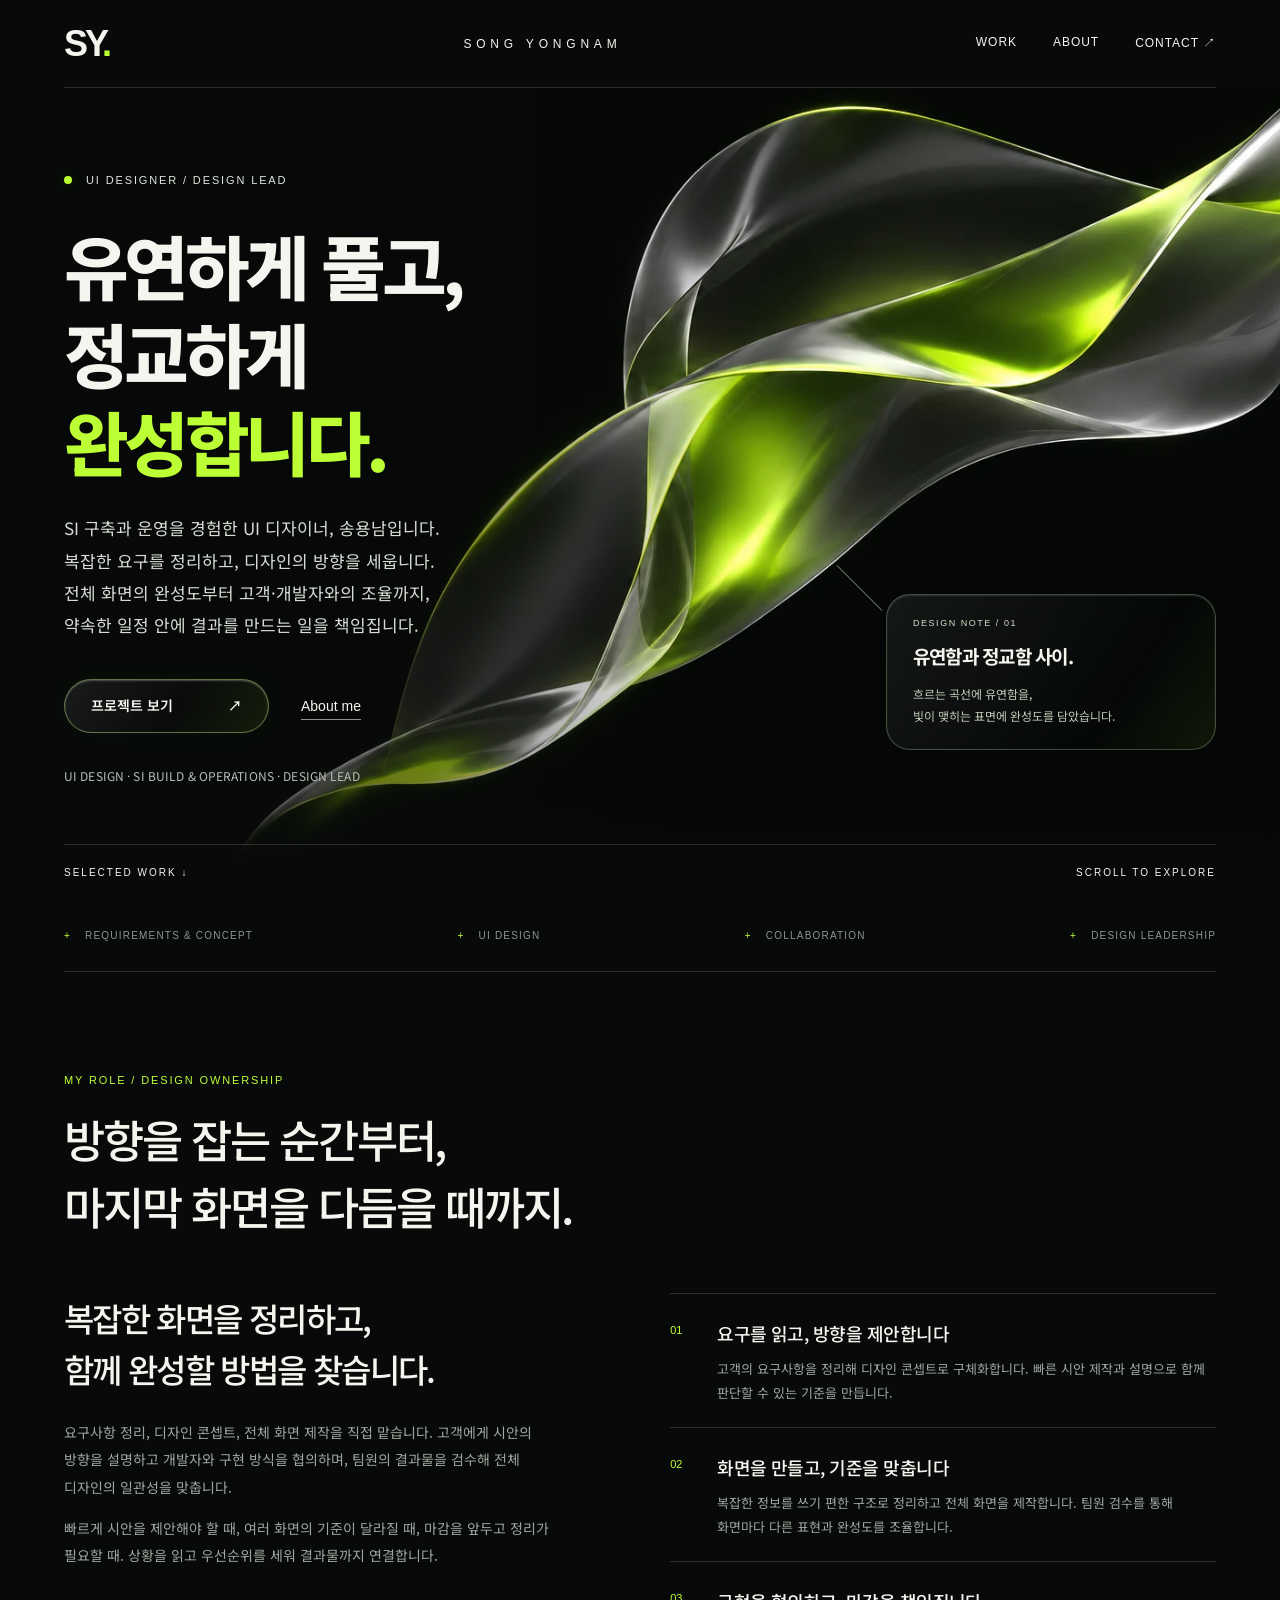
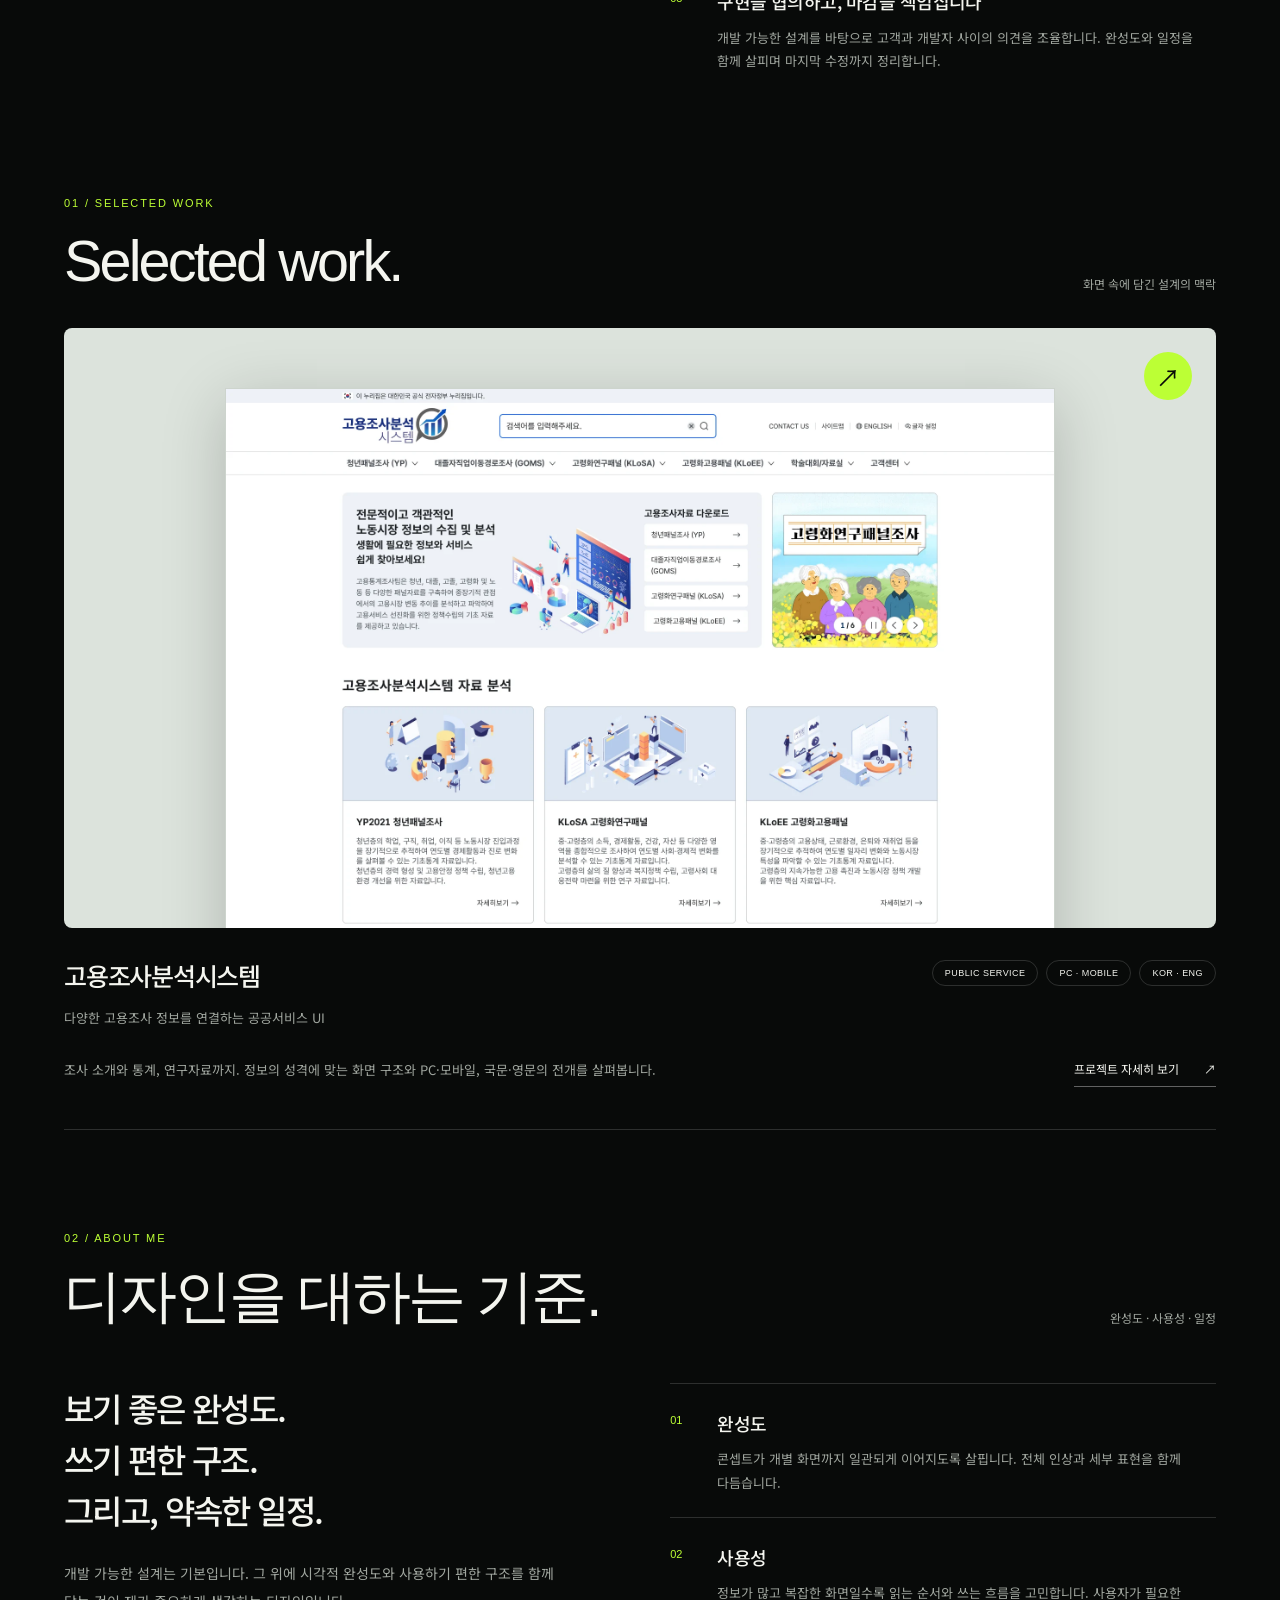
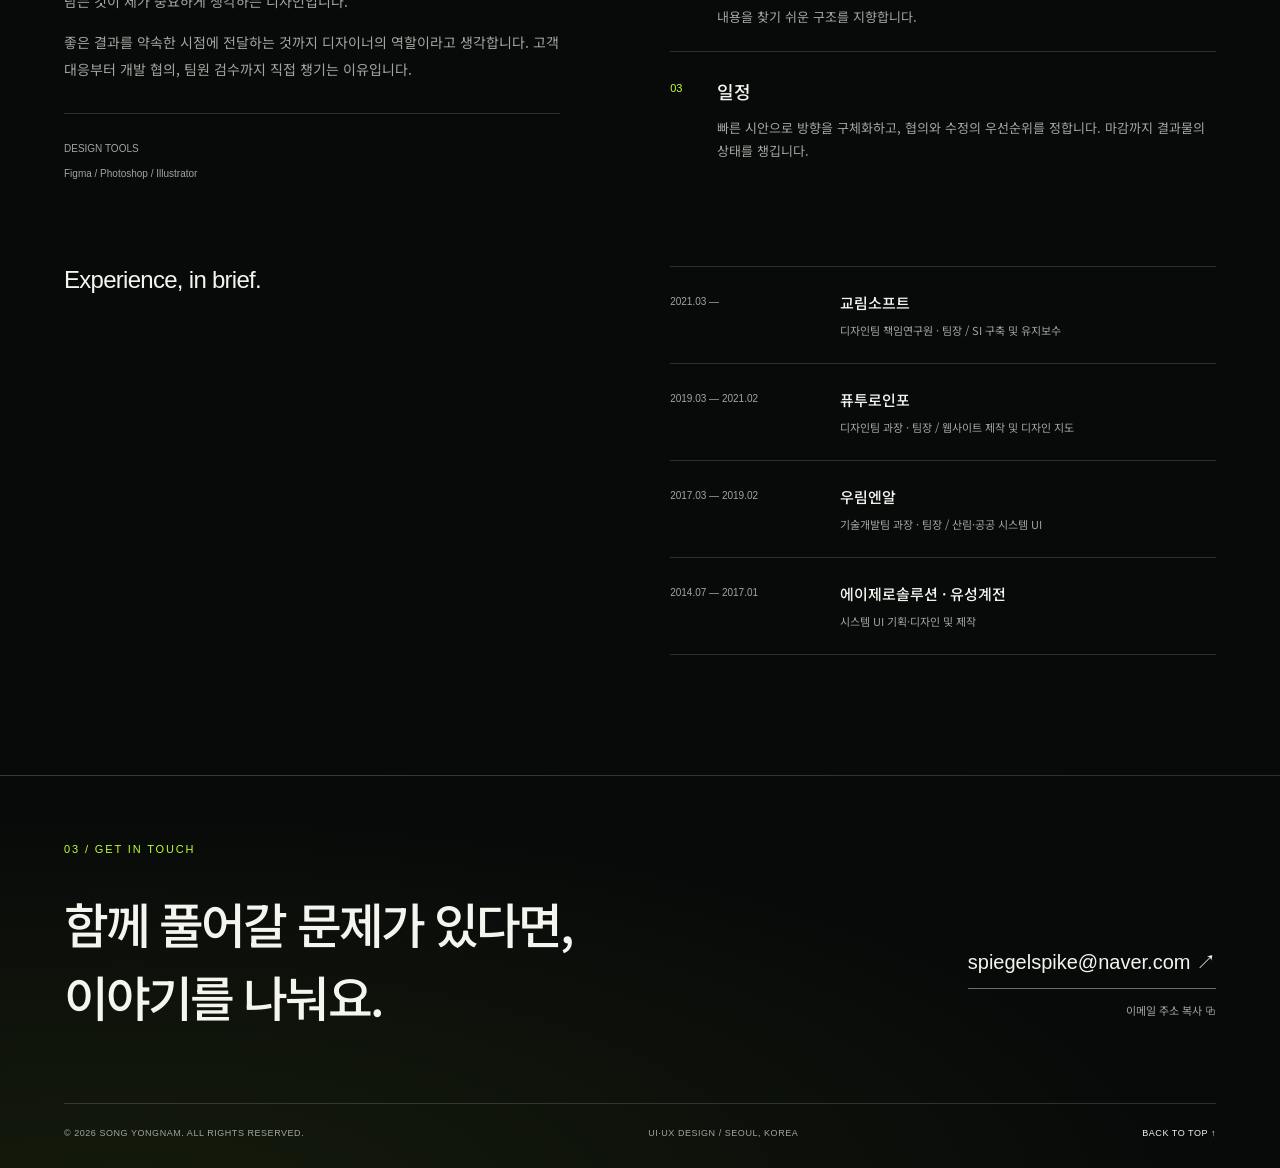
==== commit 6c46c7a2: "Expand personal introduction, design responsibilities and working principles" ====
--- a/index.html
+++ b/index.html
@@ -8,4 +8,4 @@
 <link rel="icon" href="data:image/svg+xml,%3Csvg xmlns='http://www.w3.org/2000/svg' viewBox='0 0 64 64'%3E%3Crect width='64' height='64' rx='16' fill='%23080a09'/%3E%3Ctext x='11' y='43' font-size='30' font-family='Arial' font-weight='bold' fill='%23bcff35'%3ESY%3C/text%3E%3C/svg%3E">
 <link rel="stylesheet" href="styles.css">
 <link rel="preload" as="image" href="fluid-sculpture.webp">
-</head><body id="top"><a class="skip" href="#main">본문 바로가기</a><header class="nav"><div class="wrap"><div class="nav-inner"><a class="logo" href="./" aria-label="송용남 포트폴리오 홈">SY<i>.</i></a><div class="nav-note">SONG YONGNAM</div><nav class="nav-links" aria-label="주 메뉴"><a href="#work">WORK</a><a href="#about">ABOUT</a><a href="#contact">CONTACT ↗</a></nav></div></div></header><main id="main"><section class="hero-shell" aria-labelledby="hero-title"><div class="hero-art" aria-hidden="true"><img src="fluid-sculpture.webp" alt="" width="1536" height="1024" fetchpriority="high"></div><div class="wrap"><div class="hero"><div class="hero-copy"><div class="eyebrow intro-flag"><span class="dot"></span>UI DESIGNER / DESIGN LEAD</div><h1 id="hero-title">유연하게 풀고,<br>정교하게<br><em>완성합니다.</em></h1><p class="hero-desc">요구사항부터 디자인의 완성까지.<br>보기 좋은 화면과 쓰기 편한 구조를 만듭니다.</p><div class="hero-actions"><a class="glass-button" href="#work">프로젝트 보기 <span aria-hidden="true">↗</span></a><a class="plain-link" href="#about">About me</a></div><div class="hero-name">송용남 · UI 디자이너 / 디자인 리드</div></div><aside class="design-note" aria-labelledby="design-note-title"><div class="eyebrow">DESIGN NOTE / 01</div><h2 id="design-note-title">유연함과 정교함 사이.</h2><p>흐르는 곡선에 유연함을,<br>빛이 맺히는 표면에 완성도를 담았습니다.</p></aside><div class="hero-bottom"><a href="#work">SELECTED WORK ↓</a><span>SCROLL TO EXPLORE</span></div></div></div></section><div class="wrap"><div class="band" aria-label="주요 역할"><span>REQUIREMENTS & CONCEPT</span><span>UI DESIGN</span><span>COLLABORATION</span><span>DESIGN LEADERSHIP</span></div><section id="work" aria-labelledby="work-title"><div class="section-top"><div><div class="eyebrow">01 / SELECTED WORK</div><h2 id="work-title">Selected work.</h2></div><p>화면 속에 담긴 설계의 맥락</p></div><a class="work-button" href="employment.html" aria-label="고용조사분석시스템 프로젝트 보기"><div class="work-image"><img src="employment-main.webp" alt="고용조사분석시스템 PC 메인 시안" width="1920" height="2496" loading="lazy"><span class="work-open" aria-hidden="true">↗</span></div><div class="work-caption"><div><h3>고용조사분석시스템</h3><p>다양한 고용조사 정보를 연결하는 공공서비스 UI</p></div><div class="tags"><span>PUBLIC SERVICE</span><span>PC · MOBILE</span><span>KOR · ENG</span></div></div></a><div class="work-foot"><p>조사 소개와 통계, 연구자료까지. 정보의 성격에 맞는 화면 구조와 PC·모바일, 국문·영문의 전개를 살펴봅니다.</p><a class="text-link" href="employment.html">프로젝트 자세히 보기 <span aria-hidden="true">↗</span></a></div></section><section id="about" aria-labelledby="about-title"><div class="section-top"><div><div class="eyebrow">02 / ABOUT ME</div><h2 id="about-title">Design, through and through.</h2></div><p>방향을 세우고, 끝까지 완성합니다</p></div><div class="about-grid"><div class="about-lead"><h3>감각 있게 제안하고,<br>책임 있게 완성합니다.</h3><p>안녕하세요. UI 디자이너이자 디자인 리드 송용남입니다. SI 구축과 유지보수를 중심으로 다양한 시스템의 화면을 만들어 왔습니다.</p><p>요구사항을 정리하고 디자인 콘셉트를 세우는 일부터 전체 화면 제작, 고객 대응, 개발자 협의와 팀원 검수까지 맡습니다. 각자의 요구를 조율하면서 하나의 디자인으로 완성합니다.</p><p>개발 가능한 설계를 바탕으로, 보기 좋은 완성도와 쓰기 편한 구조를 함께 고민합니다. 그리고 약속한 일정 안에 결과를 만드는 것을 중요한 기준으로 삼습니다.</p><div class="tools">DESIGN TOOLS<br>Figma &nbsp; / &nbsp; Photoshop &nbsp; / &nbsp; Illustrator</div></div><div><div class="expertise-row"><span>01</span><div><h4>복잡한 요구를 분명한 화면으로</h4><p>요구사항의 핵심을 정리하고, 정보가 많은 화면에서도 사용자가 읽고 움직이는 순서를 만듭니다.</p></div></div><div class="expertise-row"><span>02</span><div><h4>빠른 제안, 일관된 완성도</h4><p>콘셉트를 시안으로 빠르게 구체화합니다. 전체 화면의 흐름과 세부 표현, 팀원이 만든 결과까지 살펴 디자인의 기준을 맞춥니다.</p></div></div><div class="expertise-row"><span>03</span><div><h4>조율부터 마감까지</h4><p>고객에게 디자인의 이유를 설명하고 개발자와 구현을 협의합니다. 변화하는 상황에서도 우선순위를 정해 약속한 일정 안에 완성합니다.</p></div></div></div></div><div class="career"><div class="career-head">Experience, in brief.</div><div class="career-list"><div class="career-row"><time>2021.03 —</time><div><h4>교림소프트</h4><p>디자인팀 책임연구원 · 팀장 / SI 구축 및 유지보수</p></div></div><div class="career-row"><time>2019.03 — 2021.02</time><div><h4>퓨투로인포</h4><p>디자인팀 과장 · 팀장 / 웹사이트 제작 및 디자인 지도</p></div></div><div class="career-row"><time>2017.03 — 2019.02</time><div><h4>우림엔알</h4><p>기술개발팀 과장 · 팀장 / 산림·공공 시스템 UI</p></div></div><div class="career-row"><time>2014.07 — 2017.01</time><div><h4>에이제로솔루션 · 유성계전</h4><p>시스템 UI 기획·디자인 및 제작</p></div></div></div></div></section></div><section id="contact" class="contact" aria-labelledby="contact-title"><div class="wrap"><div class="eyebrow">03 / GET IN TOUCH</div><div class="contact-grid"><h2 id="contact-title">함께 풀어갈 문제가 있다면,<br>이야기를 나눠요.</h2><div class="contact-address"><a class="contact-email" href="mailto:spiegelspike@naver.com">spiegelspike@naver.com ↗</a><button class="copy" id="copy-email">이메일 주소 복사 ⧉</button></div></div><footer class="footer"><span>© <span data-year>2026</span> SONG YONGNAM. ALL RIGHTS RESERVED.</span><span>UI·UX DESIGN / SEOUL, KOREA</span><a class="top-link" href="#top">BACK TO TOP ↑</a></footer></div></section></main><div id="toast" class="toast" role="status" aria-live="polite"></div><script src="site.js" defer></script></body></html>+</head><body id="top"><a class="skip" href="#main">본문 바로가기</a><header class="nav"><div class="wrap"><div class="nav-inner"><a class="logo" href="./" aria-label="송용남 포트폴리오 홈">SY<i>.</i></a><div class="nav-note">SONG YONGNAM</div><nav class="nav-links" aria-label="주 메뉴"><a href="#work">WORK</a><a href="#about">ABOUT</a><a href="#contact">CONTACT ↗</a></nav></div></div></header><main id="main"><section class="hero-shell" aria-labelledby="hero-title"><div class="hero-art" aria-hidden="true"><img src="fluid-sculpture.webp" alt="" width="1536" height="1024" fetchpriority="high"></div><div class="wrap"><div class="hero"><div class="hero-copy"><div class="eyebrow intro-flag"><span class="dot"></span>UI DESIGNER / DESIGN LEAD</div><h1 id="hero-title">유연하게 풀고,<br>정교하게<br><em>완성합니다.</em></h1><p class="hero-desc">SI 구축과 운영을 경험한 UI 디자이너, 송용남입니다.<br>복잡한 요구를 정리하고, 디자인의 방향을 세웁니다.<br>전체 화면의 완성도부터 고객·개발자와의 조율까지,<br>약속한 일정 안에 결과를 만드는 일을 책임집니다.</p><div class="hero-actions"><a class="glass-button" href="#work">프로젝트 보기 <span aria-hidden="true">↗</span></a><a class="plain-link" href="#about">About me</a></div><div class="hero-name">UI DESIGN · SI BUILD & OPERATIONS · DESIGN LEAD</div></div><aside class="design-note" aria-labelledby="design-note-title"><div class="eyebrow">DESIGN NOTE / 01</div><h2 id="design-note-title">유연함과 정교함 사이.</h2><p>흐르는 곡선에 유연함을,<br>빛이 맺히는 표면에 완성도를 담았습니다.</p></aside><div class="hero-bottom"><a href="#work">SELECTED WORK ↓</a><span>SCROLL TO EXPLORE</span></div></div></div></section><div class="wrap"><div class="band" aria-label="주요 역할"><span>REQUIREMENTS & CONCEPT</span><span>UI DESIGN</span><span>COLLABORATION</span><span>DESIGN LEADERSHIP</span></div><section aria-labelledby="scope-title"><div class="section-top"><div><div class="eyebrow">MY ROLE / DESIGN OWNERSHIP</div><h2 id="scope-title" style="font-family:var(--sans);font-size:clamp(30px,3.5vw,48px);line-height:1.5">방향을 잡는 순간부터,<br>마지막 화면을 다듬을 때까지.</h2></div></div><div class="about-grid"><div class="about-lead"><h3>복잡한 화면을 정리하고,<br>함께 완성할 방법을 찾습니다.</h3><p>요구사항 정리, 디자인 콘셉트, 전체 화면 제작을 직접 맡습니다. 고객에게 시안의 방향을 설명하고 개발자와 구현 방식을 협의하며, 팀원의 결과물을 검수해 전체 디자인의 일관성을 맞춥니다.</p><p>빠르게 시안을 제안해야 할 때, 여러 화면의 기준이 달라질 때, 마감을 앞두고 정리가 필요할 때. 상황을 읽고 우선순위를 세워 결과물까지 연결합니다.</p></div><div><div class="expertise-row"><span>01</span><div><h4>요구를 읽고, 방향을 제안합니다</h4><p>고객의 요구사항을 정리해 디자인 콘셉트로 구체화합니다. 빠른 시안 제작과 설명으로 함께 판단할 수 있는 기준을 만듭니다.</p></div></div><div class="expertise-row"><span>02</span><div><h4>화면을 만들고, 기준을 맞춥니다</h4><p>복잡한 정보를 쓰기 편한 구조로 정리하고 전체 화면을 제작합니다. 팀원 검수를 통해 화면마다 다른 표현과 완성도를 조율합니다.</p></div></div><div class="expertise-row"><span>03</span><div><h4>구현을 협의하고, 마감을 책임집니다</h4><p>개발 가능한 설계를 바탕으로 고객과 개발자 사이의 의견을 조율합니다. 완성도와 일정을 함께 살피며 마지막 수정까지 정리합니다.</p></div></div></div></div></section><section id="work" aria-labelledby="work-title"><div class="section-top"><div><div class="eyebrow">01 / SELECTED WORK</div><h2 id="work-title">Selected work.</h2></div><p>화면 속에 담긴 설계의 맥락</p></div><a class="work-button" href="employment.html" aria-label="고용조사분석시스템 프로젝트 보기"><div class="work-image"><img src="employment-main.webp" alt="고용조사분석시스템 PC 메인 시안" width="1920" height="2496" loading="lazy"><span class="work-open" aria-hidden="true">↗</span></div><div class="work-caption"><div><h3>고용조사분석시스템</h3><p>다양한 고용조사 정보를 연결하는 공공서비스 UI</p></div><div class="tags"><span>PUBLIC SERVICE</span><span>PC · MOBILE</span><span>KOR · ENG</span></div></div></a><div class="work-foot"><p>조사 소개와 통계, 연구자료까지. 정보의 성격에 맞는 화면 구조와 PC·모바일, 국문·영문의 전개를 살펴봅니다.</p><a class="text-link" href="employment.html">프로젝트 자세히 보기 <span aria-hidden="true">↗</span></a></div></section><section id="about" aria-labelledby="about-title"><div class="section-top"><div><div class="eyebrow">02 / ABOUT ME</div><h2 id="about-title">디자인을 대하는 기준.</h2></div><p>완성도 · 사용성 · 일정</p></div><div class="about-grid"><div class="about-lead"><h3>보기 좋은 완성도.<br>쓰기 편한 구조.<br>그리고, 약속한 일정.</h3><p>개발 가능한 설계는 기본입니다. 그 위에 시각적 완성도와 사용하기 편한 구조를 함께 담는 것이 제가 중요하게 생각하는 디자인입니다.</p><p>좋은 결과를 약속한 시점에 전달하는 것까지 디자이너의 역할이라고 생각합니다. 고객 대응부터 개발 협의, 팀원 검수까지 직접 챙기는 이유입니다.</p><div class="tools">DESIGN TOOLS<br>Figma / Photoshop / Illustrator</div></div><div><div class="expertise-row"><span>01</span><div><h4>완성도</h4><p>콘셉트가 개별 화면까지 일관되게 이어지도록 살핍니다. 전체 인상과 세부 표현을 함께 다듬습니다.</p></div></div><div class="expertise-row"><span>02</span><div><h4>사용성</h4><p>정보가 많고 복잡한 화면일수록 읽는 순서와 쓰는 흐름을 고민합니다. 사용자가 필요한 내용을 찾기 쉬운 구조를 지향합니다.</p></div></div><div class="expertise-row"><span>03</span><div><h4>일정</h4><p>빠른 시안으로 방향을 구체화하고, 협의와 수정의 우선순위를 정합니다. 마감까지 결과물의 상태를 챙깁니다.</p></div></div></div></div><div class="career"><div class="career-head">Experience, in brief.</div><div class="career-list"><div class="career-row"><time>2021.03 —</time><div><h4>교림소프트</h4><p>디자인팀 책임연구원 · 팀장 / SI 구축 및 유지보수</p></div></div><div class="career-row"><time>2019.03 — 2021.02</time><div><h4>퓨투로인포</h4><p>디자인팀 과장 · 팀장 / 웹사이트 제작 및 디자인 지도</p></div></div><div class="career-row"><time>2017.03 — 2019.02</time><div><h4>우림엔알</h4><p>기술개발팀 과장 · 팀장 / 산림·공공 시스템 UI</p></div></div><div class="career-row"><time>2014.07 — 2017.01</time><div><h4>에이제로솔루션 · 유성계전</h4><p>시스템 UI 기획·디자인 및 제작</p></div></div></div></div></section></div><section id="contact" class="contact" aria-labelledby="contact-title"><div class="wrap"><div class="eyebrow">03 / GET IN TOUCH</div><div class="contact-grid"><h2 id="contact-title">함께 풀어갈 문제가 있다면,<br>이야기를 나눠요.</h2><div class="contact-address"><a class="contact-email" href="mailto:spiegelspike@naver.com">spiegelspike@naver.com ↗</a><button class="copy" id="copy-email">이메일 주소 복사 ⧉</button></div></div><footer class="footer"><span>© <span data-year>2026</span> SONG YONGNAM. ALL RIGHTS RESERVED.</span><span>UI·UX DESIGN / SEOUL, KOREA</span><a class="top-link" href="#top">BACK TO TOP ↑</a></footer></div></section></main><div id="toast" class="toast" role="status" aria-live="polite"></div><script src="site.js" defer></script></body></html>
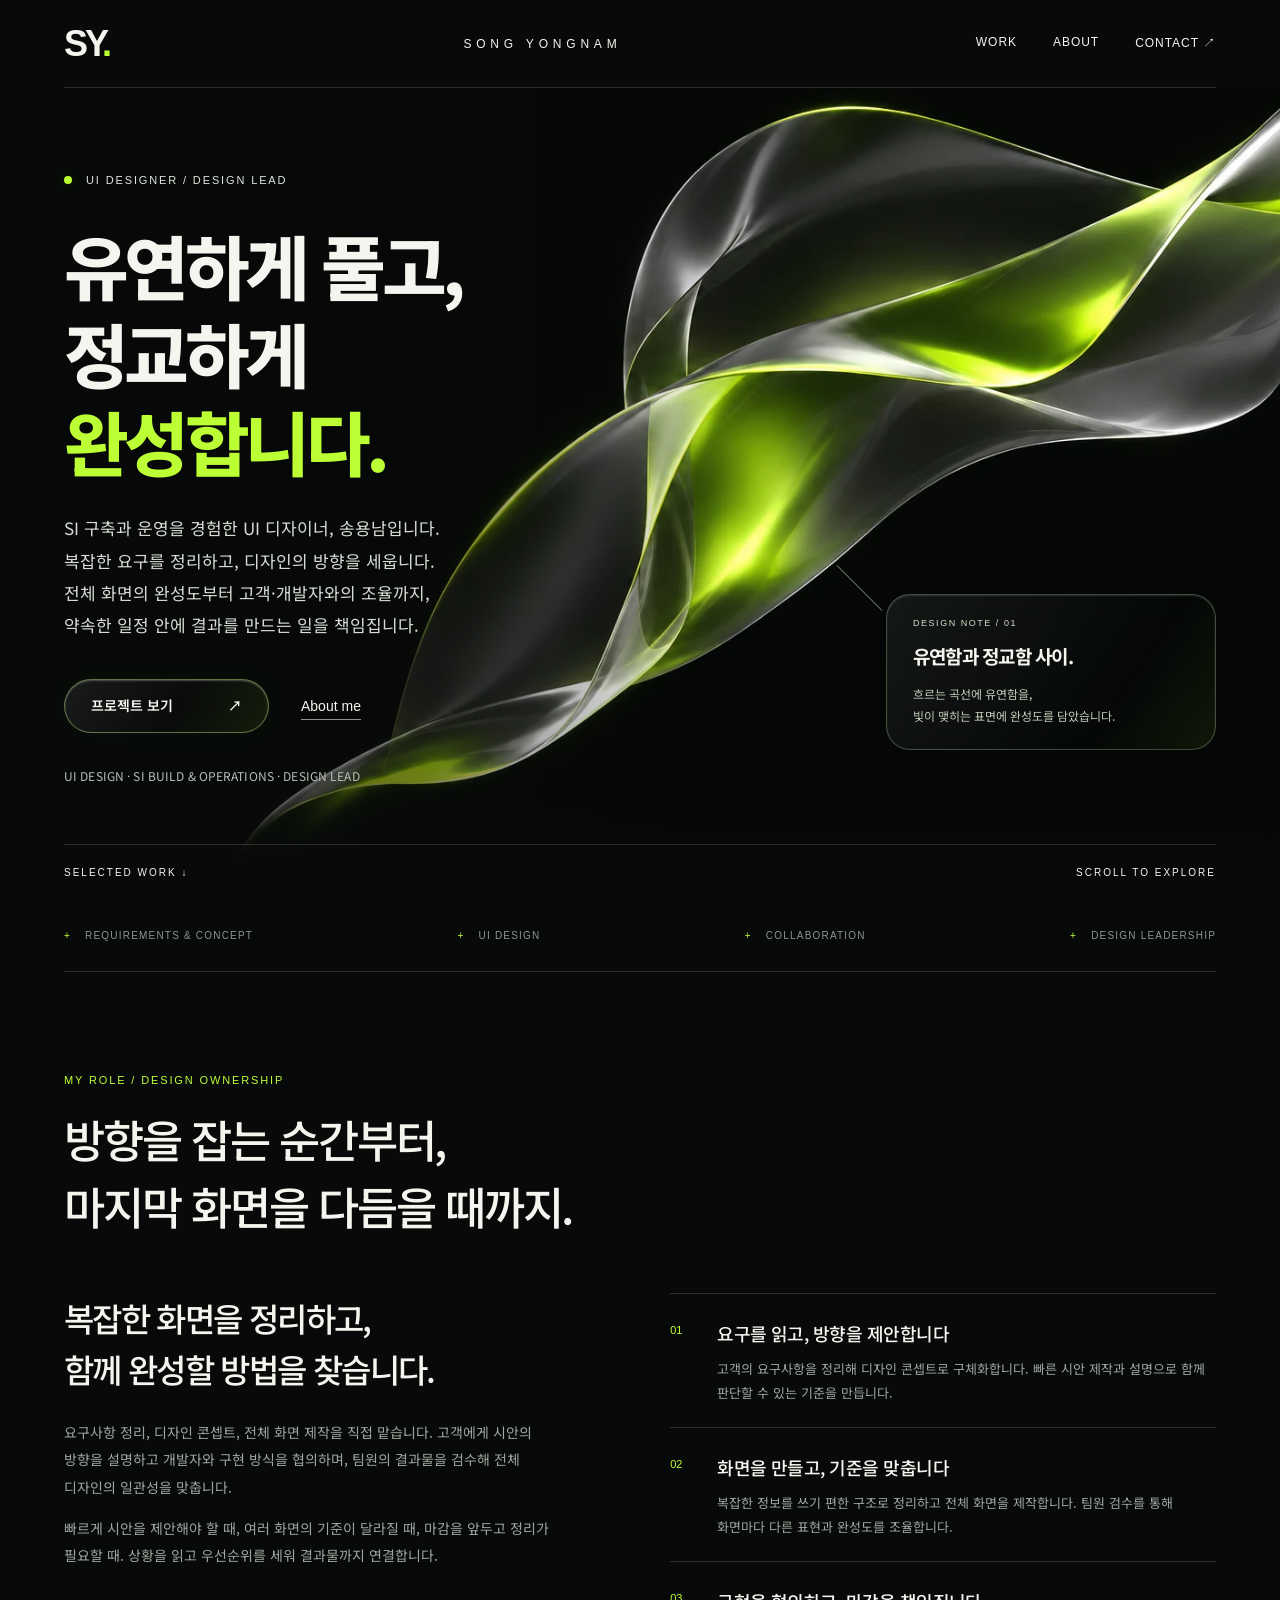
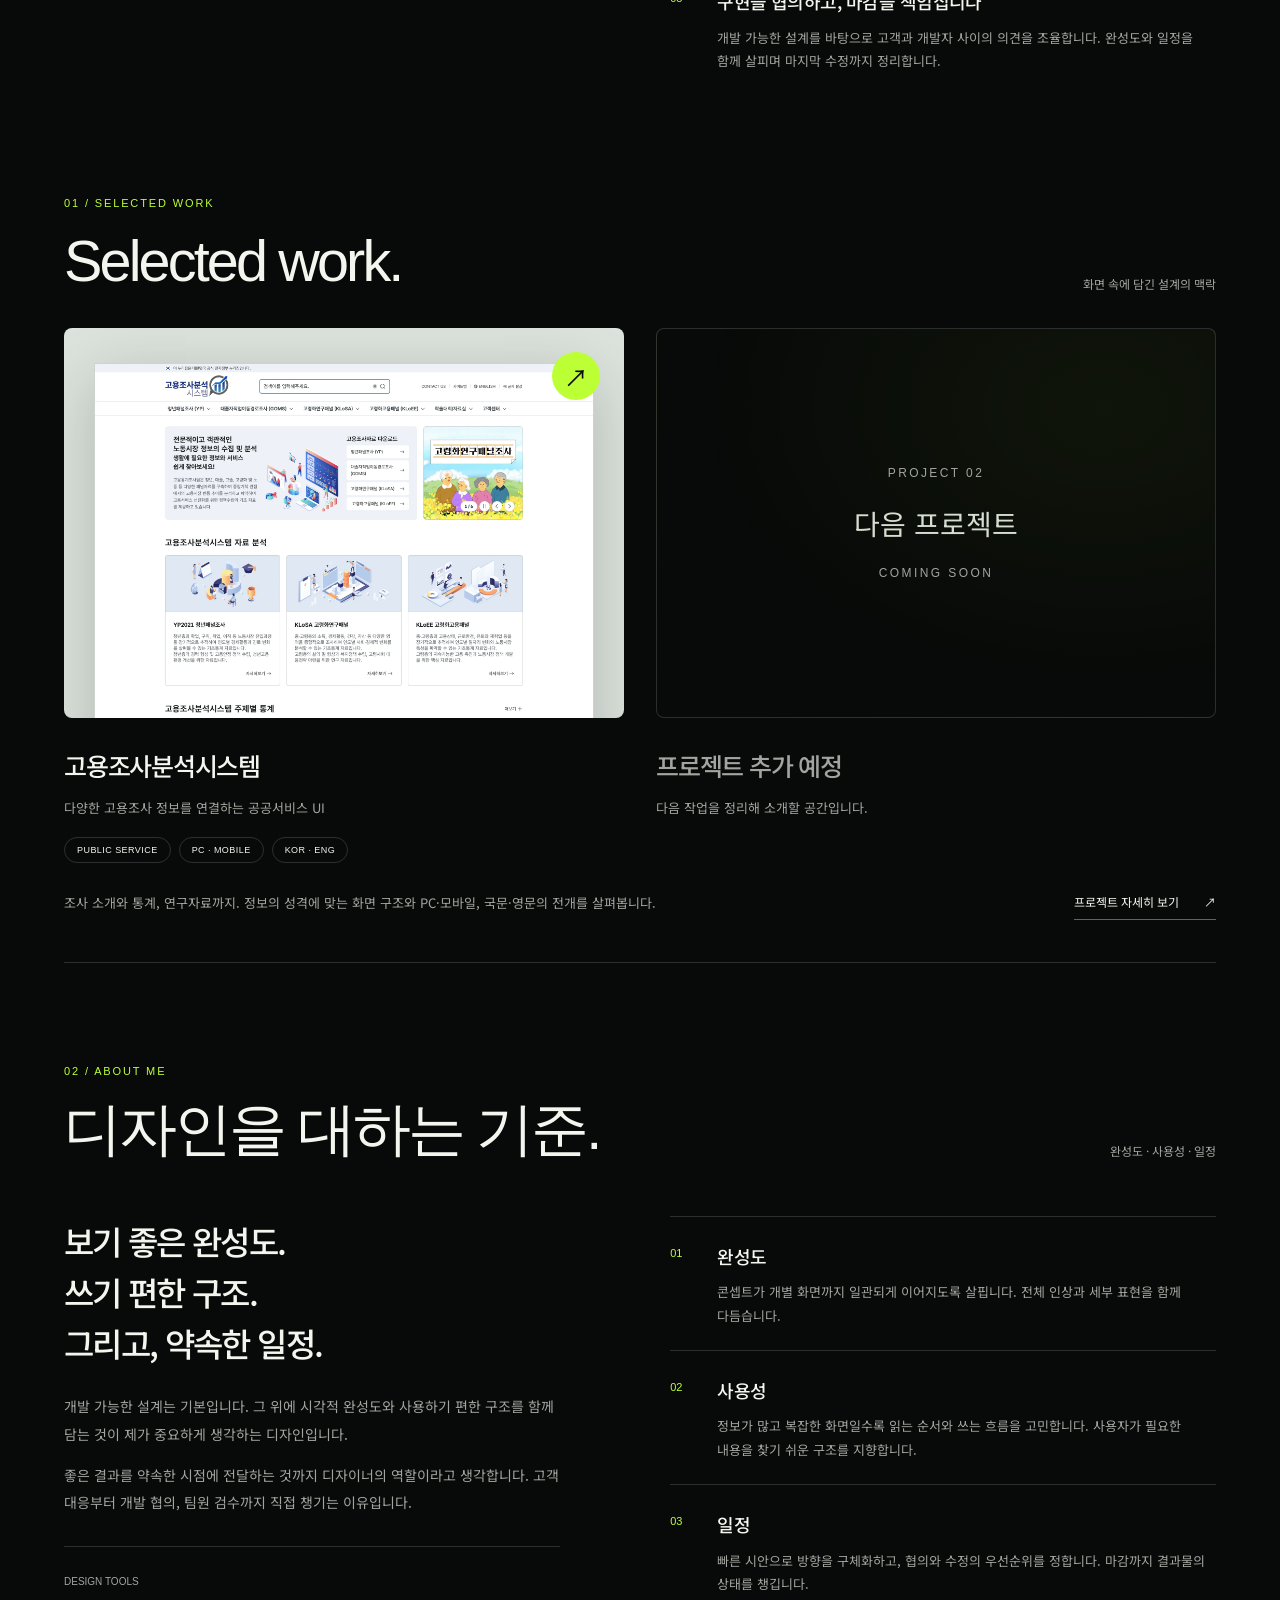
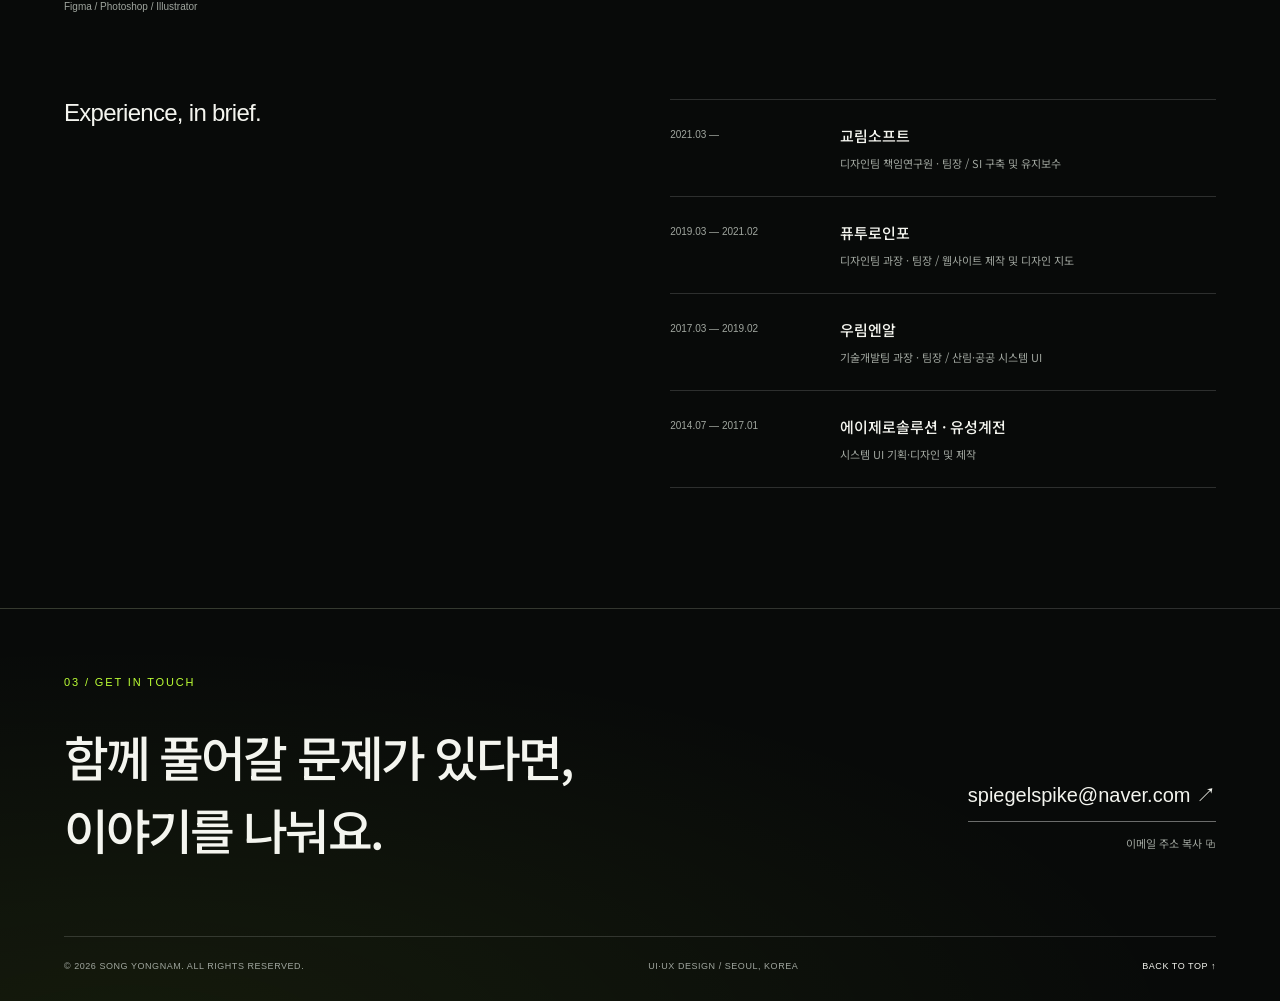
==== commit 8ead64ef: "Restore two-column project gallery with clearly labeled upcoming slot" ====
--- a/index.html
+++ b/index.html
@@ -8,4 +8,4 @@
 <link rel="icon" href="data:image/svg+xml,%3Csvg xmlns='http://www.w3.org/2000/svg' viewBox='0 0 64 64'%3E%3Crect width='64' height='64' rx='16' fill='%23080a09'/%3E%3Ctext x='11' y='43' font-size='30' font-family='Arial' font-weight='bold' fill='%23bcff35'%3ESY%3C/text%3E%3C/svg%3E">
 <link rel="stylesheet" href="styles.css">
 <link rel="preload" as="image" href="fluid-sculpture.webp">
-</head><body id="top"><a class="skip" href="#main">본문 바로가기</a><header class="nav"><div class="wrap"><div class="nav-inner"><a class="logo" href="./" aria-label="송용남 포트폴리오 홈">SY<i>.</i></a><div class="nav-note">SONG YONGNAM</div><nav class="nav-links" aria-label="주 메뉴"><a href="#work">WORK</a><a href="#about">ABOUT</a><a href="#contact">CONTACT ↗</a></nav></div></div></header><main id="main"><section class="hero-shell" aria-labelledby="hero-title"><div class="hero-art" aria-hidden="true"><img src="fluid-sculpture.webp" alt="" width="1536" height="1024" fetchpriority="high"></div><div class="wrap"><div class="hero"><div class="hero-copy"><div class="eyebrow intro-flag"><span class="dot"></span>UI DESIGNER / DESIGN LEAD</div><h1 id="hero-title">유연하게 풀고,<br>정교하게<br><em>완성합니다.</em></h1><p class="hero-desc">SI 구축과 운영을 경험한 UI 디자이너, 송용남입니다.<br>복잡한 요구를 정리하고, 디자인의 방향을 세웁니다.<br>전체 화면의 완성도부터 고객·개발자와의 조율까지,<br>약속한 일정 안에 결과를 만드는 일을 책임집니다.</p><div class="hero-actions"><a class="glass-button" href="#work">프로젝트 보기 <span aria-hidden="true">↗</span></a><a class="plain-link" href="#about">About me</a></div><div class="hero-name">UI DESIGN · SI BUILD & OPERATIONS · DESIGN LEAD</div></div><aside class="design-note" aria-labelledby="design-note-title"><div class="eyebrow">DESIGN NOTE / 01</div><h2 id="design-note-title">유연함과 정교함 사이.</h2><p>흐르는 곡선에 유연함을,<br>빛이 맺히는 표면에 완성도를 담았습니다.</p></aside><div class="hero-bottom"><a href="#work">SELECTED WORK ↓</a><span>SCROLL TO EXPLORE</span></div></div></div></section><div class="wrap"><div class="band" aria-label="주요 역할"><span>REQUIREMENTS & CONCEPT</span><span>UI DESIGN</span><span>COLLABORATION</span><span>DESIGN LEADERSHIP</span></div><section aria-labelledby="scope-title"><div class="section-top"><div><div class="eyebrow">MY ROLE / DESIGN OWNERSHIP</div><h2 id="scope-title" style="font-family:var(--sans);font-size:clamp(30px,3.5vw,48px);line-height:1.5">방향을 잡는 순간부터,<br>마지막 화면을 다듬을 때까지.</h2></div></div><div class="about-grid"><div class="about-lead"><h3>복잡한 화면을 정리하고,<br>함께 완성할 방법을 찾습니다.</h3><p>요구사항 정리, 디자인 콘셉트, 전체 화면 제작을 직접 맡습니다. 고객에게 시안의 방향을 설명하고 개발자와 구현 방식을 협의하며, 팀원의 결과물을 검수해 전체 디자인의 일관성을 맞춥니다.</p><p>빠르게 시안을 제안해야 할 때, 여러 화면의 기준이 달라질 때, 마감을 앞두고 정리가 필요할 때. 상황을 읽고 우선순위를 세워 결과물까지 연결합니다.</p></div><div><div class="expertise-row"><span>01</span><div><h4>요구를 읽고, 방향을 제안합니다</h4><p>고객의 요구사항을 정리해 디자인 콘셉트로 구체화합니다. 빠른 시안 제작과 설명으로 함께 판단할 수 있는 기준을 만듭니다.</p></div></div><div class="expertise-row"><span>02</span><div><h4>화면을 만들고, 기준을 맞춥니다</h4><p>복잡한 정보를 쓰기 편한 구조로 정리하고 전체 화면을 제작합니다. 팀원 검수를 통해 화면마다 다른 표현과 완성도를 조율합니다.</p></div></div><div class="expertise-row"><span>03</span><div><h4>구현을 협의하고, 마감을 책임집니다</h4><p>개발 가능한 설계를 바탕으로 고객과 개발자 사이의 의견을 조율합니다. 완성도와 일정을 함께 살피며 마지막 수정까지 정리합니다.</p></div></div></div></div></section><section id="work" aria-labelledby="work-title"><div class="section-top"><div><div class="eyebrow">01 / SELECTED WORK</div><h2 id="work-title">Selected work.</h2></div><p>화면 속에 담긴 설계의 맥락</p></div><a class="work-button" href="employment.html" aria-label="고용조사분석시스템 프로젝트 보기"><div class="work-image"><img src="employment-main.webp" alt="고용조사분석시스템 PC 메인 시안" width="1920" height="2496" loading="lazy"><span class="work-open" aria-hidden="true">↗</span></div><div class="work-caption"><div><h3>고용조사분석시스템</h3><p>다양한 고용조사 정보를 연결하는 공공서비스 UI</p></div><div class="tags"><span>PUBLIC SERVICE</span><span>PC · MOBILE</span><span>KOR · ENG</span></div></div></a><div class="work-foot"><p>조사 소개와 통계, 연구자료까지. 정보의 성격에 맞는 화면 구조와 PC·모바일, 국문·영문의 전개를 살펴봅니다.</p><a class="text-link" href="employment.html">프로젝트 자세히 보기 <span aria-hidden="true">↗</span></a></div></section><section id="about" aria-labelledby="about-title"><div class="section-top"><div><div class="eyebrow">02 / ABOUT ME</div><h2 id="about-title">디자인을 대하는 기준.</h2></div><p>완성도 · 사용성 · 일정</p></div><div class="about-grid"><div class="about-lead"><h3>보기 좋은 완성도.<br>쓰기 편한 구조.<br>그리고, 약속한 일정.</h3><p>개발 가능한 설계는 기본입니다. 그 위에 시각적 완성도와 사용하기 편한 구조를 함께 담는 것이 제가 중요하게 생각하는 디자인입니다.</p><p>좋은 결과를 약속한 시점에 전달하는 것까지 디자이너의 역할이라고 생각합니다. 고객 대응부터 개발 협의, 팀원 검수까지 직접 챙기는 이유입니다.</p><div class="tools">DESIGN TOOLS<br>Figma / Photoshop / Illustrator</div></div><div><div class="expertise-row"><span>01</span><div><h4>완성도</h4><p>콘셉트가 개별 화면까지 일관되게 이어지도록 살핍니다. 전체 인상과 세부 표현을 함께 다듬습니다.</p></div></div><div class="expertise-row"><span>02</span><div><h4>사용성</h4><p>정보가 많고 복잡한 화면일수록 읽는 순서와 쓰는 흐름을 고민합니다. 사용자가 필요한 내용을 찾기 쉬운 구조를 지향합니다.</p></div></div><div class="expertise-row"><span>03</span><div><h4>일정</h4><p>빠른 시안으로 방향을 구체화하고, 협의와 수정의 우선순위를 정합니다. 마감까지 결과물의 상태를 챙깁니다.</p></div></div></div></div><div class="career"><div class="career-head">Experience, in brief.</div><div class="career-list"><div class="career-row"><time>2021.03 —</time><div><h4>교림소프트</h4><p>디자인팀 책임연구원 · 팀장 / SI 구축 및 유지보수</p></div></div><div class="career-row"><time>2019.03 — 2021.02</time><div><h4>퓨투로인포</h4><p>디자인팀 과장 · 팀장 / 웹사이트 제작 및 디자인 지도</p></div></div><div class="career-row"><time>2017.03 — 2019.02</time><div><h4>우림엔알</h4><p>기술개발팀 과장 · 팀장 / 산림·공공 시스템 UI</p></div></div><div class="career-row"><time>2014.07 — 2017.01</time><div><h4>에이제로솔루션 · 유성계전</h4><p>시스템 UI 기획·디자인 및 제작</p></div></div></div></div></section></div><section id="contact" class="contact" aria-labelledby="contact-title"><div class="wrap"><div class="eyebrow">03 / GET IN TOUCH</div><div class="contact-grid"><h2 id="contact-title">함께 풀어갈 문제가 있다면,<br>이야기를 나눠요.</h2><div class="contact-address"><a class="contact-email" href="mailto:spiegelspike@naver.com">spiegelspike@naver.com ↗</a><button class="copy" id="copy-email">이메일 주소 복사 ⧉</button></div></div><footer class="footer"><span>© <span data-year>2026</span> SONG YONGNAM. ALL RIGHTS RESERVED.</span><span>UI·UX DESIGN / SEOUL, KOREA</span><a class="top-link" href="#top">BACK TO TOP ↑</a></footer></div></section></main><div id="toast" class="toast" role="status" aria-live="polite"></div><script src="site.js" defer></script></body></html>+<style>.project-grid{display:grid;grid-template-columns:repeat(2,minmax(0,1fr));gap:32px}.project-grid .work-image{height:390px;padding:35px 30px 0}.project-grid .work-caption{flex-direction:column;gap:10px}.project-upcoming{min-width:0}.upcoming-cover{height:390px;border:1px solid var(--line);border-radius:8px;background:radial-gradient(ellipse at 80% 20%,#bcff350c,transparent 65%);display:flex;flex-direction:column;align-items:center;justify-content:center;gap:18px;color:var(--muted)}.upcoming-cover span{font:12px Arial,sans-serif;letter-spacing:.2em}.upcoming-cover strong{font-size:28px;font-weight:400;color:#d7ded0}.project-upcoming .work-caption h3{color:var(--muted)}@media(max-width:760px){.project-grid{grid-template-columns:1fr;gap:38px}.project-grid .work-image,.upcoming-cover{height:300px}}</style></head><body id="top"><a class="skip" href="#main">본문 바로가기</a><header class="nav"><div class="wrap"><div class="nav-inner"><a class="logo" href="./" aria-label="송용남 포트폴리오 홈">SY<i>.</i></a><div class="nav-note">SONG YONGNAM</div><nav class="nav-links" aria-label="주 메뉴"><a href="#work">WORK</a><a href="#about">ABOUT</a><a href="#contact">CONTACT ↗</a></nav></div></div></header><main id="main"><section class="hero-shell" aria-labelledby="hero-title"><div class="hero-art" aria-hidden="true"><img src="fluid-sculpture.webp" alt="" width="1536" height="1024" fetchpriority="high"></div><div class="wrap"><div class="hero"><div class="hero-copy"><div class="eyebrow intro-flag"><span class="dot"></span>UI DESIGNER / DESIGN LEAD</div><h1 id="hero-title">유연하게 풀고,<br>정교하게<br><em>완성합니다.</em></h1><p class="hero-desc">SI 구축과 운영을 경험한 UI 디자이너, 송용남입니다.<br>복잡한 요구를 정리하고, 디자인의 방향을 세웁니다.<br>전체 화면의 완성도부터 고객·개발자와의 조율까지,<br>약속한 일정 안에 결과를 만드는 일을 책임집니다.</p><div class="hero-actions"><a class="glass-button" href="#work">프로젝트 보기 <span aria-hidden="true">↗</span></a><a class="plain-link" href="#about">About me</a></div><div class="hero-name">UI DESIGN · SI BUILD & OPERATIONS · DESIGN LEAD</div></div><aside class="design-note" aria-labelledby="design-note-title"><div class="eyebrow">DESIGN NOTE / 01</div><h2 id="design-note-title">유연함과 정교함 사이.</h2><p>흐르는 곡선에 유연함을,<br>빛이 맺히는 표면에 완성도를 담았습니다.</p></aside><div class="hero-bottom"><a href="#work">SELECTED WORK ↓</a><span>SCROLL TO EXPLORE</span></div></div></div></section><div class="wrap"><div class="band" aria-label="주요 역할"><span>REQUIREMENTS & CONCEPT</span><span>UI DESIGN</span><span>COLLABORATION</span><span>DESIGN LEADERSHIP</span></div><section aria-labelledby="scope-title"><div class="section-top"><div><div class="eyebrow">MY ROLE / DESIGN OWNERSHIP</div><h2 id="scope-title" style="font-family:var(--sans);font-size:clamp(30px,3.5vw,48px);line-height:1.5">방향을 잡는 순간부터,<br>마지막 화면을 다듬을 때까지.</h2></div></div><div class="about-grid"><div class="about-lead"><h3>복잡한 화면을 정리하고,<br>함께 완성할 방법을 찾습니다.</h3><p>요구사항 정리, 디자인 콘셉트, 전체 화면 제작을 직접 맡습니다. 고객에게 시안의 방향을 설명하고 개발자와 구현 방식을 협의하며, 팀원의 결과물을 검수해 전체 디자인의 일관성을 맞춥니다.</p><p>빠르게 시안을 제안해야 할 때, 여러 화면의 기준이 달라질 때, 마감을 앞두고 정리가 필요할 때. 상황을 읽고 우선순위를 세워 결과물까지 연결합니다.</p></div><div><div class="expertise-row"><span>01</span><div><h4>요구를 읽고, 방향을 제안합니다</h4><p>고객의 요구사항을 정리해 디자인 콘셉트로 구체화합니다. 빠른 시안 제작과 설명으로 함께 판단할 수 있는 기준을 만듭니다.</p></div></div><div class="expertise-row"><span>02</span><div><h4>화면을 만들고, 기준을 맞춥니다</h4><p>복잡한 정보를 쓰기 편한 구조로 정리하고 전체 화면을 제작합니다. 팀원 검수를 통해 화면마다 다른 표현과 완성도를 조율합니다.</p></div></div><div class="expertise-row"><span>03</span><div><h4>구현을 협의하고, 마감을 책임집니다</h4><p>개발 가능한 설계를 바탕으로 고객과 개발자 사이의 의견을 조율합니다. 완성도와 일정을 함께 살피며 마지막 수정까지 정리합니다.</p></div></div></div></div></section><section id="work" aria-labelledby="work-title"><div class="section-top"><div><div class="eyebrow">01 / SELECTED WORK</div><h2 id="work-title">Selected work.</h2></div><p>화면 속에 담긴 설계의 맥락</p></div><div class="project-grid"><a class="work-button" href="employment.html" aria-label="고용조사분석시스템 프로젝트 보기"><div class="work-image"><img src="employment-main.webp" alt="고용조사분석시스템 PC 메인 시안" width="1920" height="2496" loading="lazy"><span class="work-open" aria-hidden="true">↗</span></div><div class="work-caption"><div><h3>고용조사분석시스템</h3><p>다양한 고용조사 정보를 연결하는 공공서비스 UI</p></div><div class="tags"><span>PUBLIC SERVICE</span><span>PC · MOBILE</span><span>KOR · ENG</span></div></div></a><article class="project-upcoming" aria-label="두 번째 프로젝트 추가 예정"><div class="upcoming-cover"><span>PROJECT 02</span><strong>다음 프로젝트</strong><span>COMING SOON</span></div><div class="work-caption"><div><h3>프로젝트 추가 예정</h3><p>다음 작업을 정리해 소개할 공간입니다.</p></div></div></article></div><div class="work-foot"><p>조사 소개와 통계, 연구자료까지. 정보의 성격에 맞는 화면 구조와 PC·모바일, 국문·영문의 전개를 살펴봅니다.</p><a class="text-link" href="employment.html">프로젝트 자세히 보기 <span aria-hidden="true">↗</span></a></div></section><section id="about" aria-labelledby="about-title"><div class="section-top"><div><div class="eyebrow">02 / ABOUT ME</div><h2 id="about-title">디자인을 대하는 기준.</h2></div><p>완성도 · 사용성 · 일정</p></div><div class="about-grid"><div class="about-lead"><h3>보기 좋은 완성도.<br>쓰기 편한 구조.<br>그리고, 약속한 일정.</h3><p>개발 가능한 설계는 기본입니다. 그 위에 시각적 완성도와 사용하기 편한 구조를 함께 담는 것이 제가 중요하게 생각하는 디자인입니다.</p><p>좋은 결과를 약속한 시점에 전달하는 것까지 디자이너의 역할이라고 생각합니다. 고객 대응부터 개발 협의, 팀원 검수까지 직접 챙기는 이유입니다.</p><div class="tools">DESIGN TOOLS<br>Figma / Photoshop / Illustrator</div></div><div><div class="expertise-row"><span>01</span><div><h4>완성도</h4><p>콘셉트가 개별 화면까지 일관되게 이어지도록 살핍니다. 전체 인상과 세부 표현을 함께 다듬습니다.</p></div></div><div class="expertise-row"><span>02</span><div><h4>사용성</h4><p>정보가 많고 복잡한 화면일수록 읽는 순서와 쓰는 흐름을 고민합니다. 사용자가 필요한 내용을 찾기 쉬운 구조를 지향합니다.</p></div></div><div class="expertise-row"><span>03</span><div><h4>일정</h4><p>빠른 시안으로 방향을 구체화하고, 협의와 수정의 우선순위를 정합니다. 마감까지 결과물의 상태를 챙깁니다.</p></div></div></div></div><div class="career"><div class="career-head">Experience, in brief.</div><div class="career-list"><div class="career-row"><time>2021.03 —</time><div><h4>교림소프트</h4><p>디자인팀 책임연구원 · 팀장 / SI 구축 및 유지보수</p></div></div><div class="career-row"><time>2019.03 — 2021.02</time><div><h4>퓨투로인포</h4><p>디자인팀 과장 · 팀장 / 웹사이트 제작 및 디자인 지도</p></div></div><div class="career-row"><time>2017.03 — 2019.02</time><div><h4>우림엔알</h4><p>기술개발팀 과장 · 팀장 / 산림·공공 시스템 UI</p></div></div><div class="career-row"><time>2014.07 — 2017.01</time><div><h4>에이제로솔루션 · 유성계전</h4><p>시스템 UI 기획·디자인 및 제작</p></div></div></div></div></section></div><section id="contact" class="contact" aria-labelledby="contact-title"><div class="wrap"><div class="eyebrow">03 / GET IN TOUCH</div><div class="contact-grid"><h2 id="contact-title">함께 풀어갈 문제가 있다면,<br>이야기를 나눠요.</h2><div class="contact-address"><a class="contact-email" href="mailto:spiegelspike@naver.com">spiegelspike@naver.com ↗</a><button class="copy" id="copy-email">이메일 주소 복사 ⧉</button></div></div><footer class="footer"><span>© <span data-year>2026</span> SONG YONGNAM. ALL RIGHTS RESERVED.</span><span>UI·UX DESIGN / SEOUL, KOREA</span><a class="top-link" href="#top">BACK TO TOP ↑</a></footer></div></section></main><div id="toast" class="toast" role="status" aria-live="polite"></div><script src="site.js" defer></script></body></html>
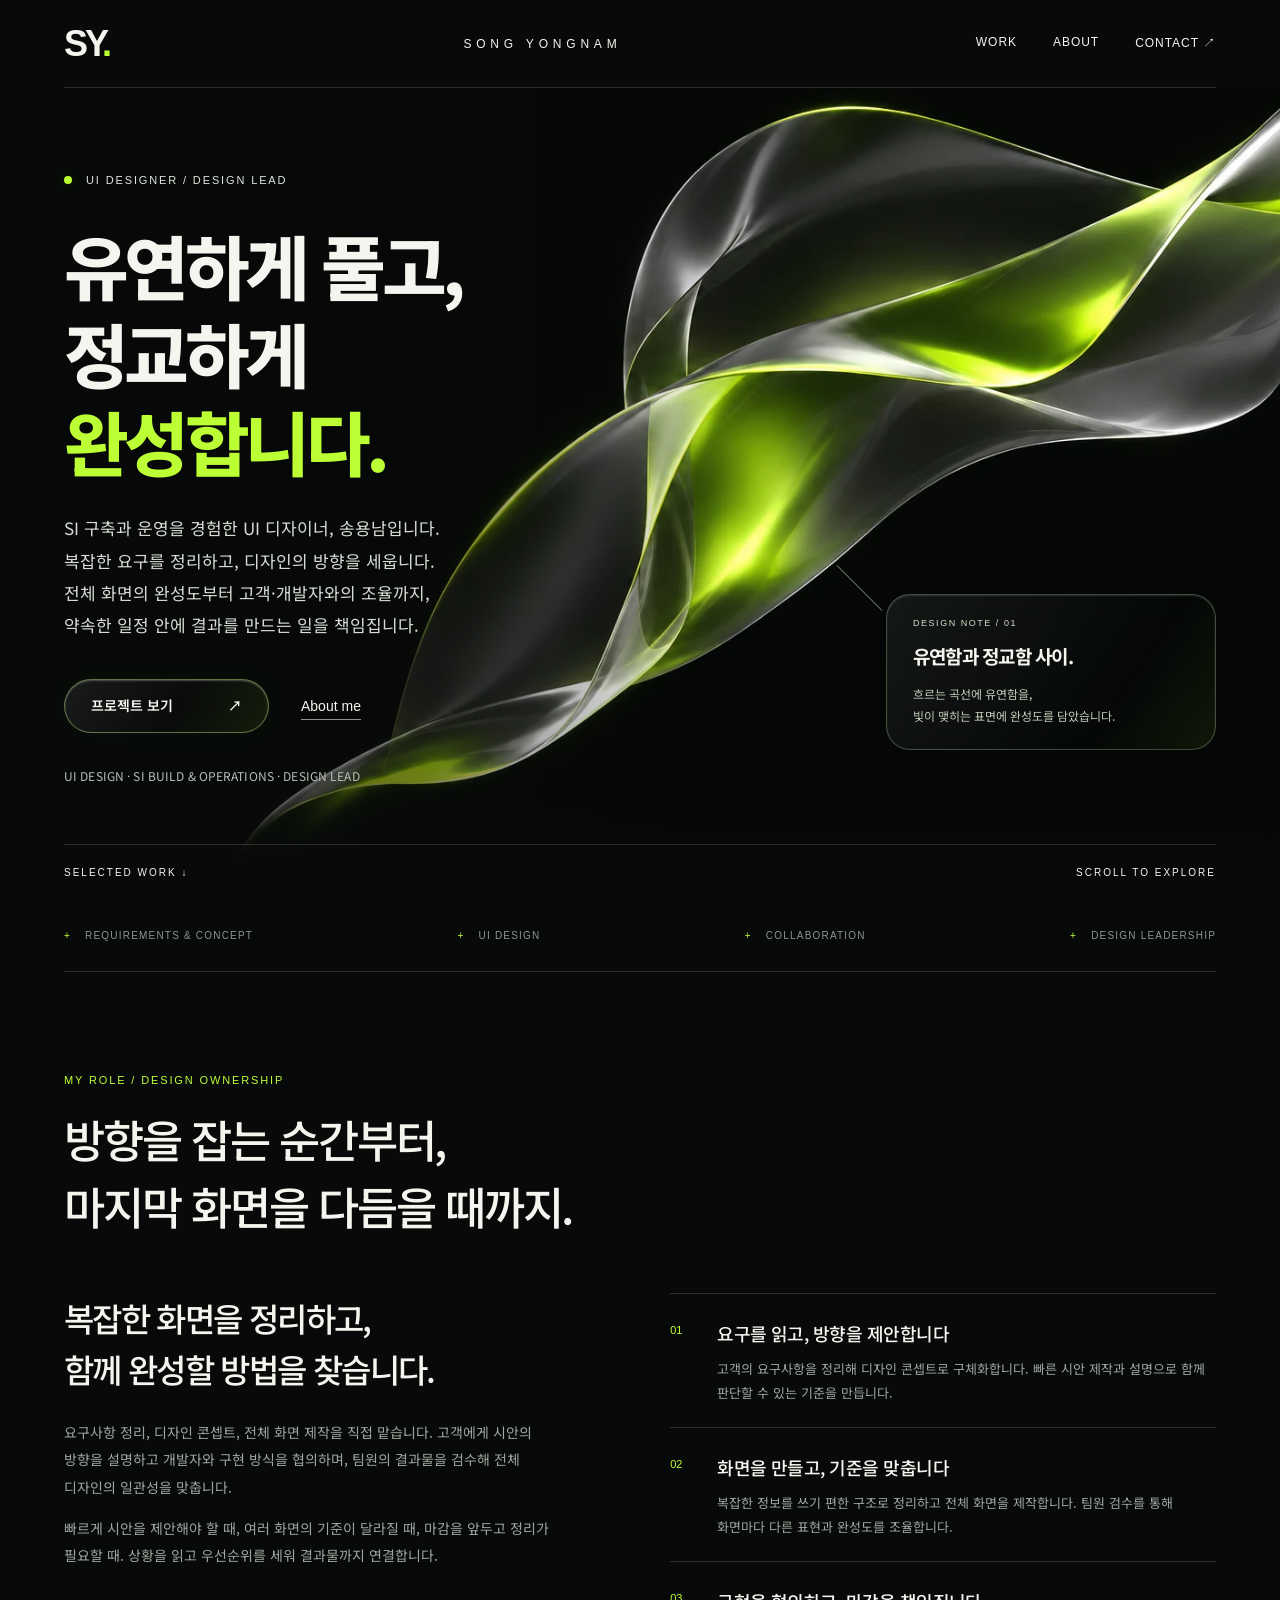
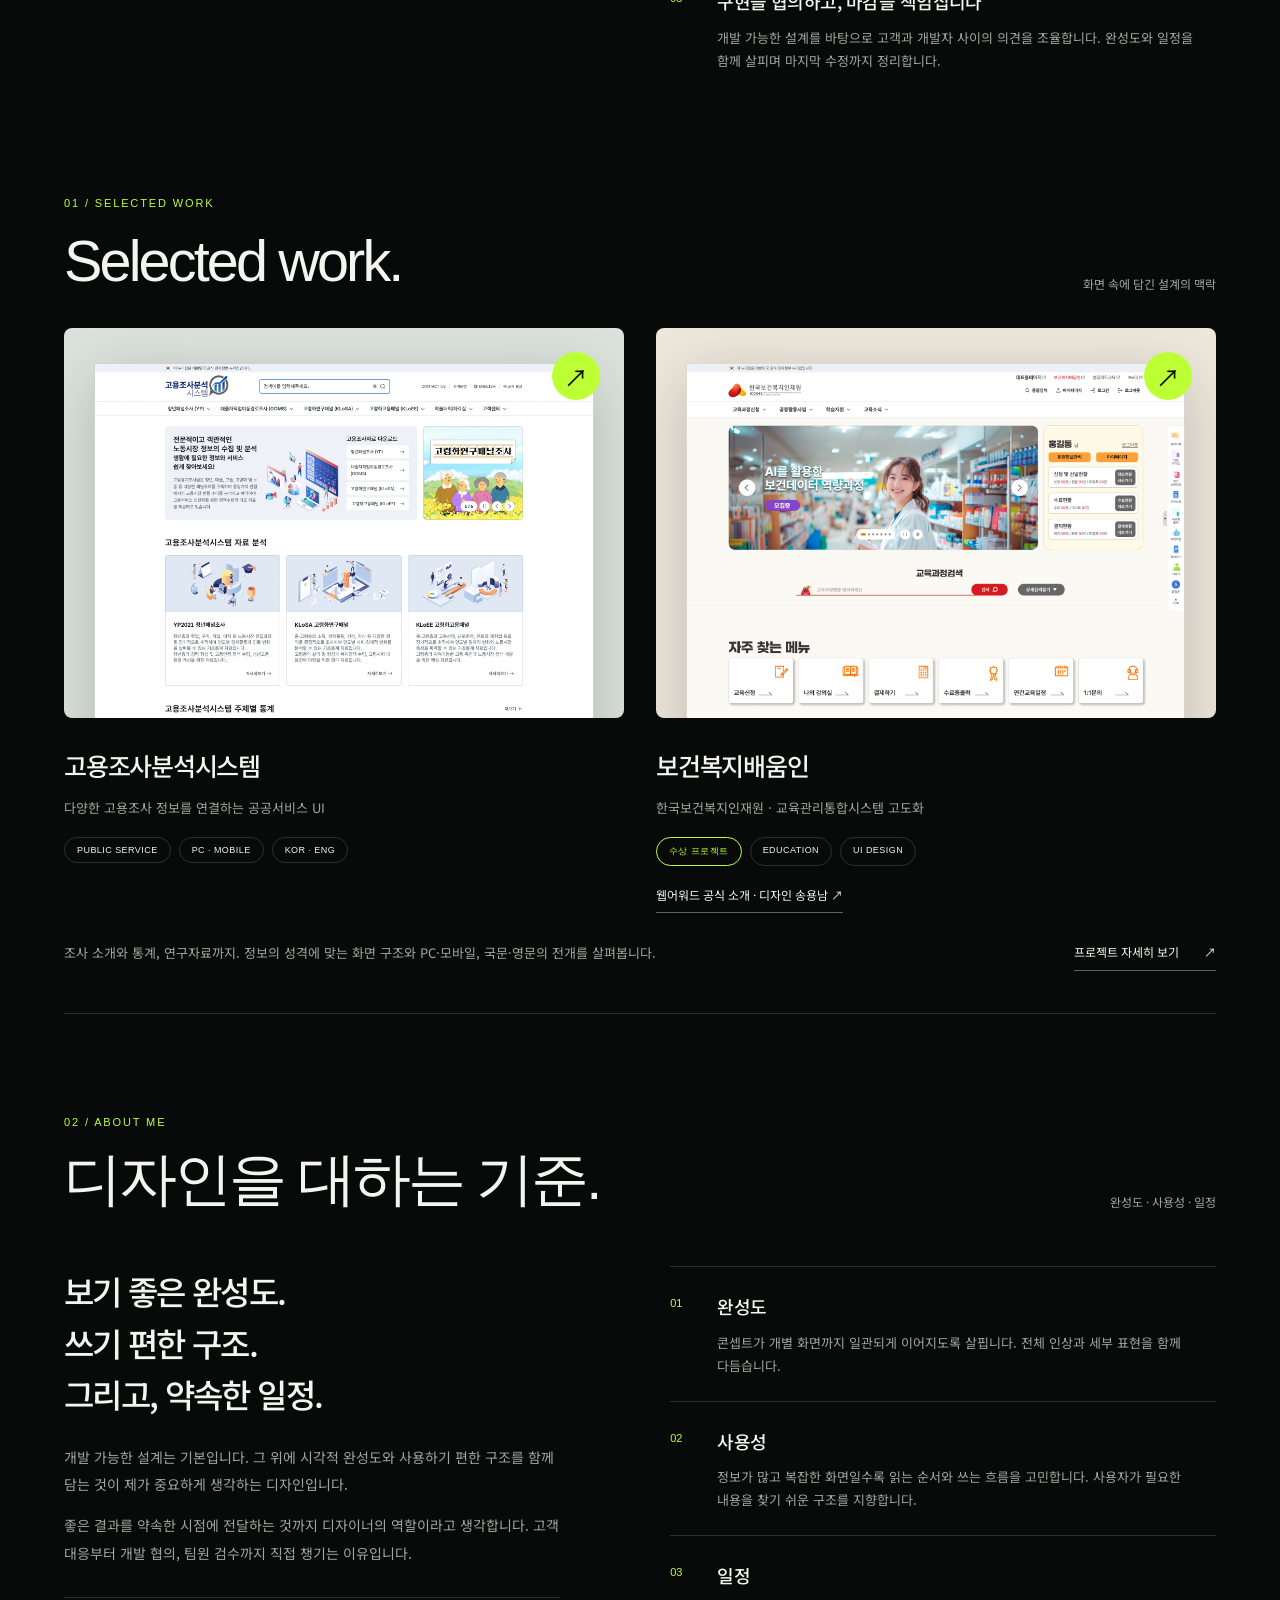
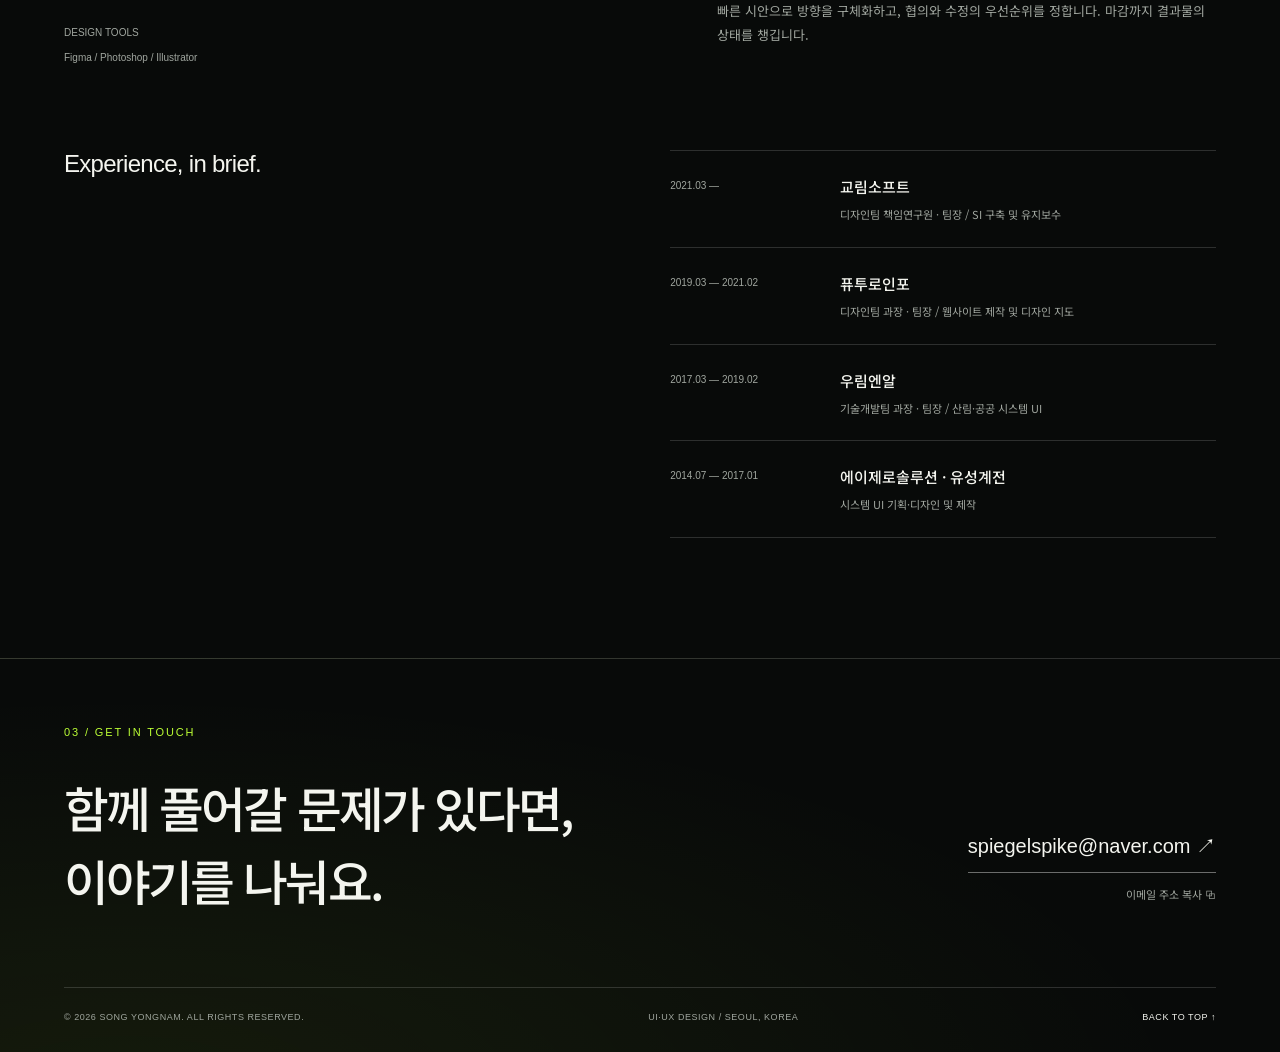
==== commit d9409e58: "Add KOHI award project to two-column homepage gallery" ====
--- a/index.html
+++ b/index.html
@@ -8,4 +8,4 @@
 <link rel="icon" href="data:image/svg+xml,%3Csvg xmlns='http://www.w3.org/2000/svg' viewBox='0 0 64 64'%3E%3Crect width='64' height='64' rx='16' fill='%23080a09'/%3E%3Ctext x='11' y='43' font-size='30' font-family='Arial' font-weight='bold' fill='%23bcff35'%3ESY%3C/text%3E%3C/svg%3E">
 <link rel="stylesheet" href="styles.css">
 <link rel="preload" as="image" href="fluid-sculpture.webp">
-<style>.project-grid{display:grid;grid-template-columns:repeat(2,minmax(0,1fr));gap:32px}.project-grid .work-image{height:390px;padding:35px 30px 0}.project-grid .work-caption{flex-direction:column;gap:10px}.project-upcoming{min-width:0}.upcoming-cover{height:390px;border:1px solid var(--line);border-radius:8px;background:radial-gradient(ellipse at 80% 20%,#bcff350c,transparent 65%);display:flex;flex-direction:column;align-items:center;justify-content:center;gap:18px;color:var(--muted)}.upcoming-cover span{font:12px Arial,sans-serif;letter-spacing:.2em}.upcoming-cover strong{font-size:28px;font-weight:400;color:#d7ded0}.project-upcoming .work-caption h3{color:var(--muted)}@media(max-width:760px){.project-grid{grid-template-columns:1fr;gap:38px}.project-grid .work-image,.upcoming-cover{height:300px}}</style></head><body id="top"><a class="skip" href="#main">본문 바로가기</a><header class="nav"><div class="wrap"><div class="nav-inner"><a class="logo" href="./" aria-label="송용남 포트폴리오 홈">SY<i>.</i></a><div class="nav-note">SONG YONGNAM</div><nav class="nav-links" aria-label="주 메뉴"><a href="#work">WORK</a><a href="#about">ABOUT</a><a href="#contact">CONTACT ↗</a></nav></div></div></header><main id="main"><section class="hero-shell" aria-labelledby="hero-title"><div class="hero-art" aria-hidden="true"><img src="fluid-sculpture.webp" alt="" width="1536" height="1024" fetchpriority="high"></div><div class="wrap"><div class="hero"><div class="hero-copy"><div class="eyebrow intro-flag"><span class="dot"></span>UI DESIGNER / DESIGN LEAD</div><h1 id="hero-title">유연하게 풀고,<br>정교하게<br><em>완성합니다.</em></h1><p class="hero-desc">SI 구축과 운영을 경험한 UI 디자이너, 송용남입니다.<br>복잡한 요구를 정리하고, 디자인의 방향을 세웁니다.<br>전체 화면의 완성도부터 고객·개발자와의 조율까지,<br>약속한 일정 안에 결과를 만드는 일을 책임집니다.</p><div class="hero-actions"><a class="glass-button" href="#work">프로젝트 보기 <span aria-hidden="true">↗</span></a><a class="plain-link" href="#about">About me</a></div><div class="hero-name">UI DESIGN · SI BUILD & OPERATIONS · DESIGN LEAD</div></div><aside class="design-note" aria-labelledby="design-note-title"><div class="eyebrow">DESIGN NOTE / 01</div><h2 id="design-note-title">유연함과 정교함 사이.</h2><p>흐르는 곡선에 유연함을,<br>빛이 맺히는 표면에 완성도를 담았습니다.</p></aside><div class="hero-bottom"><a href="#work">SELECTED WORK ↓</a><span>SCROLL TO EXPLORE</span></div></div></div></section><div class="wrap"><div class="band" aria-label="주요 역할"><span>REQUIREMENTS & CONCEPT</span><span>UI DESIGN</span><span>COLLABORATION</span><span>DESIGN LEADERSHIP</span></div><section aria-labelledby="scope-title"><div class="section-top"><div><div class="eyebrow">MY ROLE / DESIGN OWNERSHIP</div><h2 id="scope-title" style="font-family:var(--sans);font-size:clamp(30px,3.5vw,48px);line-height:1.5">방향을 잡는 순간부터,<br>마지막 화면을 다듬을 때까지.</h2></div></div><div class="about-grid"><div class="about-lead"><h3>복잡한 화면을 정리하고,<br>함께 완성할 방법을 찾습니다.</h3><p>요구사항 정리, 디자인 콘셉트, 전체 화면 제작을 직접 맡습니다. 고객에게 시안의 방향을 설명하고 개발자와 구현 방식을 협의하며, 팀원의 결과물을 검수해 전체 디자인의 일관성을 맞춥니다.</p><p>빠르게 시안을 제안해야 할 때, 여러 화면의 기준이 달라질 때, 마감을 앞두고 정리가 필요할 때. 상황을 읽고 우선순위를 세워 결과물까지 연결합니다.</p></div><div><div class="expertise-row"><span>01</span><div><h4>요구를 읽고, 방향을 제안합니다</h4><p>고객의 요구사항을 정리해 디자인 콘셉트로 구체화합니다. 빠른 시안 제작과 설명으로 함께 판단할 수 있는 기준을 만듭니다.</p></div></div><div class="expertise-row"><span>02</span><div><h4>화면을 만들고, 기준을 맞춥니다</h4><p>복잡한 정보를 쓰기 편한 구조로 정리하고 전체 화면을 제작합니다. 팀원 검수를 통해 화면마다 다른 표현과 완성도를 조율합니다.</p></div></div><div class="expertise-row"><span>03</span><div><h4>구현을 협의하고, 마감을 책임집니다</h4><p>개발 가능한 설계를 바탕으로 고객과 개발자 사이의 의견을 조율합니다. 완성도와 일정을 함께 살피며 마지막 수정까지 정리합니다.</p></div></div></div></div></section><section id="work" aria-labelledby="work-title"><div class="section-top"><div><div class="eyebrow">01 / SELECTED WORK</div><h2 id="work-title">Selected work.</h2></div><p>화면 속에 담긴 설계의 맥락</p></div><div class="project-grid"><a class="work-button" href="employment.html" aria-label="고용조사분석시스템 프로젝트 보기"><div class="work-image"><img src="employment-main.webp" alt="고용조사분석시스템 PC 메인 시안" width="1920" height="2496" loading="lazy"><span class="work-open" aria-hidden="true">↗</span></div><div class="work-caption"><div><h3>고용조사분석시스템</h3><p>다양한 고용조사 정보를 연결하는 공공서비스 UI</p></div><div class="tags"><span>PUBLIC SERVICE</span><span>PC · MOBILE</span><span>KOR · ENG</span></div></div></a><article class="project-upcoming" aria-label="두 번째 프로젝트 추가 예정"><div class="upcoming-cover"><span>PROJECT 02</span><strong>다음 프로젝트</strong><span>COMING SOON</span></div><div class="work-caption"><div><h3>프로젝트 추가 예정</h3><p>다음 작업을 정리해 소개할 공간입니다.</p></div></div></article></div><div class="work-foot"><p>조사 소개와 통계, 연구자료까지. 정보의 성격에 맞는 화면 구조와 PC·모바일, 국문·영문의 전개를 살펴봅니다.</p><a class="text-link" href="employment.html">프로젝트 자세히 보기 <span aria-hidden="true">↗</span></a></div></section><section id="about" aria-labelledby="about-title"><div class="section-top"><div><div class="eyebrow">02 / ABOUT ME</div><h2 id="about-title">디자인을 대하는 기준.</h2></div><p>완성도 · 사용성 · 일정</p></div><div class="about-grid"><div class="about-lead"><h3>보기 좋은 완성도.<br>쓰기 편한 구조.<br>그리고, 약속한 일정.</h3><p>개발 가능한 설계는 기본입니다. 그 위에 시각적 완성도와 사용하기 편한 구조를 함께 담는 것이 제가 중요하게 생각하는 디자인입니다.</p><p>좋은 결과를 약속한 시점에 전달하는 것까지 디자이너의 역할이라고 생각합니다. 고객 대응부터 개발 협의, 팀원 검수까지 직접 챙기는 이유입니다.</p><div class="tools">DESIGN TOOLS<br>Figma / Photoshop / Illustrator</div></div><div><div class="expertise-row"><span>01</span><div><h4>완성도</h4><p>콘셉트가 개별 화면까지 일관되게 이어지도록 살핍니다. 전체 인상과 세부 표현을 함께 다듬습니다.</p></div></div><div class="expertise-row"><span>02</span><div><h4>사용성</h4><p>정보가 많고 복잡한 화면일수록 읽는 순서와 쓰는 흐름을 고민합니다. 사용자가 필요한 내용을 찾기 쉬운 구조를 지향합니다.</p></div></div><div class="expertise-row"><span>03</span><div><h4>일정</h4><p>빠른 시안으로 방향을 구체화하고, 협의와 수정의 우선순위를 정합니다. 마감까지 결과물의 상태를 챙깁니다.</p></div></div></div></div><div class="career"><div class="career-head">Experience, in brief.</div><div class="career-list"><div class="career-row"><time>2021.03 —</time><div><h4>교림소프트</h4><p>디자인팀 책임연구원 · 팀장 / SI 구축 및 유지보수</p></div></div><div class="career-row"><time>2019.03 — 2021.02</time><div><h4>퓨투로인포</h4><p>디자인팀 과장 · 팀장 / 웹사이트 제작 및 디자인 지도</p></div></div><div class="career-row"><time>2017.03 — 2019.02</time><div><h4>우림엔알</h4><p>기술개발팀 과장 · 팀장 / 산림·공공 시스템 UI</p></div></div><div class="career-row"><time>2014.07 — 2017.01</time><div><h4>에이제로솔루션 · 유성계전</h4><p>시스템 UI 기획·디자인 및 제작</p></div></div></div></div></section></div><section id="contact" class="contact" aria-labelledby="contact-title"><div class="wrap"><div class="eyebrow">03 / GET IN TOUCH</div><div class="contact-grid"><h2 id="contact-title">함께 풀어갈 문제가 있다면,<br>이야기를 나눠요.</h2><div class="contact-address"><a class="contact-email" href="mailto:spiegelspike@naver.com">spiegelspike@naver.com ↗</a><button class="copy" id="copy-email">이메일 주소 복사 ⧉</button></div></div><footer class="footer"><span>© <span data-year>2026</span> SONG YONGNAM. ALL RIGHTS RESERVED.</span><span>UI·UX DESIGN / SEOUL, KOREA</span><a class="top-link" href="#top">BACK TO TOP ↑</a></footer></div></section></main><div id="toast" class="toast" role="status" aria-live="polite"></div><script src="site.js" defer></script></body></html>+<style>.project-grid{display:grid;grid-template-columns:repeat(2,minmax(0,1fr));gap:32px}.project-grid .work-image{height:390px;padding:35px 30px 0}.project-grid .work-caption{flex-direction:column;gap:10px}.project-upcoming{min-width:0}.upcoming-cover{height:390px;border:1px solid var(--line);border-radius:8px;background:radial-gradient(ellipse at 80% 20%,#bcff350c,transparent 65%);display:flex;flex-direction:column;align-items:center;justify-content:center;gap:18px;color:var(--muted)}.upcoming-cover span{font:12px Arial,sans-serif;letter-spacing:.2em}.upcoming-cover strong{font-size:28px;font-weight:400;color:#d7ded0}.project-upcoming .work-caption h3{color:var(--muted)}@media(max-width:760px){.project-grid{grid-template-columns:1fr;gap:38px}.project-grid .work-image,.upcoming-cover{height:300px}}</style></head><body id="top"><a class="skip" href="#main">본문 바로가기</a><header class="nav"><div class="wrap"><div class="nav-inner"><a class="logo" href="./" aria-label="송용남 포트폴리오 홈">SY<i>.</i></a><div class="nav-note">SONG YONGNAM</div><nav class="nav-links" aria-label="주 메뉴"><a href="#work">WORK</a><a href="#about">ABOUT</a><a href="#contact">CONTACT ↗</a></nav></div></div></header><main id="main"><section class="hero-shell" aria-labelledby="hero-title"><div class="hero-art" aria-hidden="true"><img src="fluid-sculpture.webp" alt="" width="1536" height="1024" fetchpriority="high"></div><div class="wrap"><div class="hero"><div class="hero-copy"><div class="eyebrow intro-flag"><span class="dot"></span>UI DESIGNER / DESIGN LEAD</div><h1 id="hero-title">유연하게 풀고,<br>정교하게<br><em>완성합니다.</em></h1><p class="hero-desc">SI 구축과 운영을 경험한 UI 디자이너, 송용남입니다.<br>복잡한 요구를 정리하고, 디자인의 방향을 세웁니다.<br>전체 화면의 완성도부터 고객·개발자와의 조율까지,<br>약속한 일정 안에 결과를 만드는 일을 책임집니다.</p><div class="hero-actions"><a class="glass-button" href="#work">프로젝트 보기 <span aria-hidden="true">↗</span></a><a class="plain-link" href="#about">About me</a></div><div class="hero-name">UI DESIGN · SI BUILD & OPERATIONS · DESIGN LEAD</div></div><aside class="design-note" aria-labelledby="design-note-title"><div class="eyebrow">DESIGN NOTE / 01</div><h2 id="design-note-title">유연함과 정교함 사이.</h2><p>흐르는 곡선에 유연함을,<br>빛이 맺히는 표면에 완성도를 담았습니다.</p></aside><div class="hero-bottom"><a href="#work">SELECTED WORK ↓</a><span>SCROLL TO EXPLORE</span></div></div></div></section><div class="wrap"><div class="band" aria-label="주요 역할"><span>REQUIREMENTS & CONCEPT</span><span>UI DESIGN</span><span>COLLABORATION</span><span>DESIGN LEADERSHIP</span></div><section aria-labelledby="scope-title"><div class="section-top"><div><div class="eyebrow">MY ROLE / DESIGN OWNERSHIP</div><h2 id="scope-title" style="font-family:var(--sans);font-size:clamp(30px,3.5vw,48px);line-height:1.5">방향을 잡는 순간부터,<br>마지막 화면을 다듬을 때까지.</h2></div></div><div class="about-grid"><div class="about-lead"><h3>복잡한 화면을 정리하고,<br>함께 완성할 방법을 찾습니다.</h3><p>요구사항 정리, 디자인 콘셉트, 전체 화면 제작을 직접 맡습니다. 고객에게 시안의 방향을 설명하고 개발자와 구현 방식을 협의하며, 팀원의 결과물을 검수해 전체 디자인의 일관성을 맞춥니다.</p><p>빠르게 시안을 제안해야 할 때, 여러 화면의 기준이 달라질 때, 마감을 앞두고 정리가 필요할 때. 상황을 읽고 우선순위를 세워 결과물까지 연결합니다.</p></div><div><div class="expertise-row"><span>01</span><div><h4>요구를 읽고, 방향을 제안합니다</h4><p>고객의 요구사항을 정리해 디자인 콘셉트로 구체화합니다. 빠른 시안 제작과 설명으로 함께 판단할 수 있는 기준을 만듭니다.</p></div></div><div class="expertise-row"><span>02</span><div><h4>화면을 만들고, 기준을 맞춥니다</h4><p>복잡한 정보를 쓰기 편한 구조로 정리하고 전체 화면을 제작합니다. 팀원 검수를 통해 화면마다 다른 표현과 완성도를 조율합니다.</p></div></div><div class="expertise-row"><span>03</span><div><h4>구현을 협의하고, 마감을 책임집니다</h4><p>개발 가능한 설계를 바탕으로 고객과 개발자 사이의 의견을 조율합니다. 완성도와 일정을 함께 살피며 마지막 수정까지 정리합니다.</p></div></div></div></div></section><section id="work" aria-labelledby="work-title"><div class="section-top"><div><div class="eyebrow">01 / SELECTED WORK</div><h2 id="work-title">Selected work.</h2></div><p>화면 속에 담긴 설계의 맥락</p></div><div class="project-grid"><a class="work-button" href="employment.html" aria-label="고용조사분석시스템 프로젝트 보기"><div class="work-image"><img src="employment-main.webp" alt="고용조사분석시스템 PC 메인 시안" width="1920" height="2496" loading="lazy"><span class="work-open" aria-hidden="true">↗</span></div><div class="work-caption"><div><h3>고용조사분석시스템</h3><p>다양한 고용조사 정보를 연결하는 공공서비스 UI</p></div><div class="tags"><span>PUBLIC SERVICE</span><span>PC · MOBILE</span><span>KOR · ENG</span></div></div></a><article><a class="work-button" href="https://www.figma.com/design/gmloxKydPXivv0TZyn2VZY/?node-id=341-24898" target="_blank" rel="noopener noreferrer" aria-label="보건복지배움인 Figma 디자인 보기 (새 창)"><div class="work-image" style="background:#eee7dc"><img src="kohi-main.png" alt="보건복지배움인 메인 디자인: 교육과정 검색, 학습 현황과 교육 콘텐츠" width="821" height="2200" loading="lazy"><span class="work-open" aria-hidden="true">↗</span></div><div class="work-caption"><div><h3>보건복지배움인</h3><p>한국보건복지인재원 · 교육관리통합시스템 고도화</p></div><div class="tags"><span style="color:var(--accent);border-color:var(--accent)">수상 프로젝트</span><span>EDUCATION</span><span>UI DESIGN</span></div></div></a><a class="text-link" style="margin-top:18px" href="https://www.i-award.or.kr/Web/Assess/FinalCandidateView.aspx?REG_SEQNO=15181" target="_blank" rel="noopener noreferrer">웹어워드 공식 소개 · 디자인 송용남 ↗</a></article></div><div class="work-foot"><p>조사 소개와 통계, 연구자료까지. 정보의 성격에 맞는 화면 구조와 PC·모바일, 국문·영문의 전개를 살펴봅니다.</p><a class="text-link" href="employment.html">프로젝트 자세히 보기 <span aria-hidden="true">↗</span></a></div></section><section id="about" aria-labelledby="about-title"><div class="section-top"><div><div class="eyebrow">02 / ABOUT ME</div><h2 id="about-title">디자인을 대하는 기준.</h2></div><p>완성도 · 사용성 · 일정</p></div><div class="about-grid"><div class="about-lead"><h3>보기 좋은 완성도.<br>쓰기 편한 구조.<br>그리고, 약속한 일정.</h3><p>개발 가능한 설계는 기본입니다. 그 위에 시각적 완성도와 사용하기 편한 구조를 함께 담는 것이 제가 중요하게 생각하는 디자인입니다.</p><p>좋은 결과를 약속한 시점에 전달하는 것까지 디자이너의 역할이라고 생각합니다. 고객 대응부터 개발 협의, 팀원 검수까지 직접 챙기는 이유입니다.</p><div class="tools">DESIGN TOOLS<br>Figma / Photoshop / Illustrator</div></div><div><div class="expertise-row"><span>01</span><div><h4>완성도</h4><p>콘셉트가 개별 화면까지 일관되게 이어지도록 살핍니다. 전체 인상과 세부 표현을 함께 다듬습니다.</p></div></div><div class="expertise-row"><span>02</span><div><h4>사용성</h4><p>정보가 많고 복잡한 화면일수록 읽는 순서와 쓰는 흐름을 고민합니다. 사용자가 필요한 내용을 찾기 쉬운 구조를 지향합니다.</p></div></div><div class="expertise-row"><span>03</span><div><h4>일정</h4><p>빠른 시안으로 방향을 구체화하고, 협의와 수정의 우선순위를 정합니다. 마감까지 결과물의 상태를 챙깁니다.</p></div></div></div></div><div class="career"><div class="career-head">Experience, in brief.</div><div class="career-list"><div class="career-row"><time>2021.03 —</time><div><h4>교림소프트</h4><p>디자인팀 책임연구원 · 팀장 / SI 구축 및 유지보수</p></div></div><div class="career-row"><time>2019.03 — 2021.02</time><div><h4>퓨투로인포</h4><p>디자인팀 과장 · 팀장 / 웹사이트 제작 및 디자인 지도</p></div></div><div class="career-row"><time>2017.03 — 2019.02</time><div><h4>우림엔알</h4><p>기술개발팀 과장 · 팀장 / 산림·공공 시스템 UI</p></div></div><div class="career-row"><time>2014.07 — 2017.01</time><div><h4>에이제로솔루션 · 유성계전</h4><p>시스템 UI 기획·디자인 및 제작</p></div></div></div></div></section></div><section id="contact" class="contact" aria-labelledby="contact-title"><div class="wrap"><div class="eyebrow">03 / GET IN TOUCH</div><div class="contact-grid"><h2 id="contact-title">함께 풀어갈 문제가 있다면,<br>이야기를 나눠요.</h2><div class="contact-address"><a class="contact-email" href="mailto:spiegelspike@naver.com">spiegelspike@naver.com ↗</a><button class="copy" id="copy-email">이메일 주소 복사 ⧉</button></div></div><footer class="footer"><span>© <span data-year>2026</span> SONG YONGNAM. ALL RIGHTS RESERVED.</span><span>UI·UX DESIGN / SEOUL, KOREA</span><a class="top-link" href="#top">BACK TO TOP ↑</a></footer></div></section></main><div id="toast" class="toast" role="status" aria-live="polite"></div><script src="site.js" defer></script></body></html>
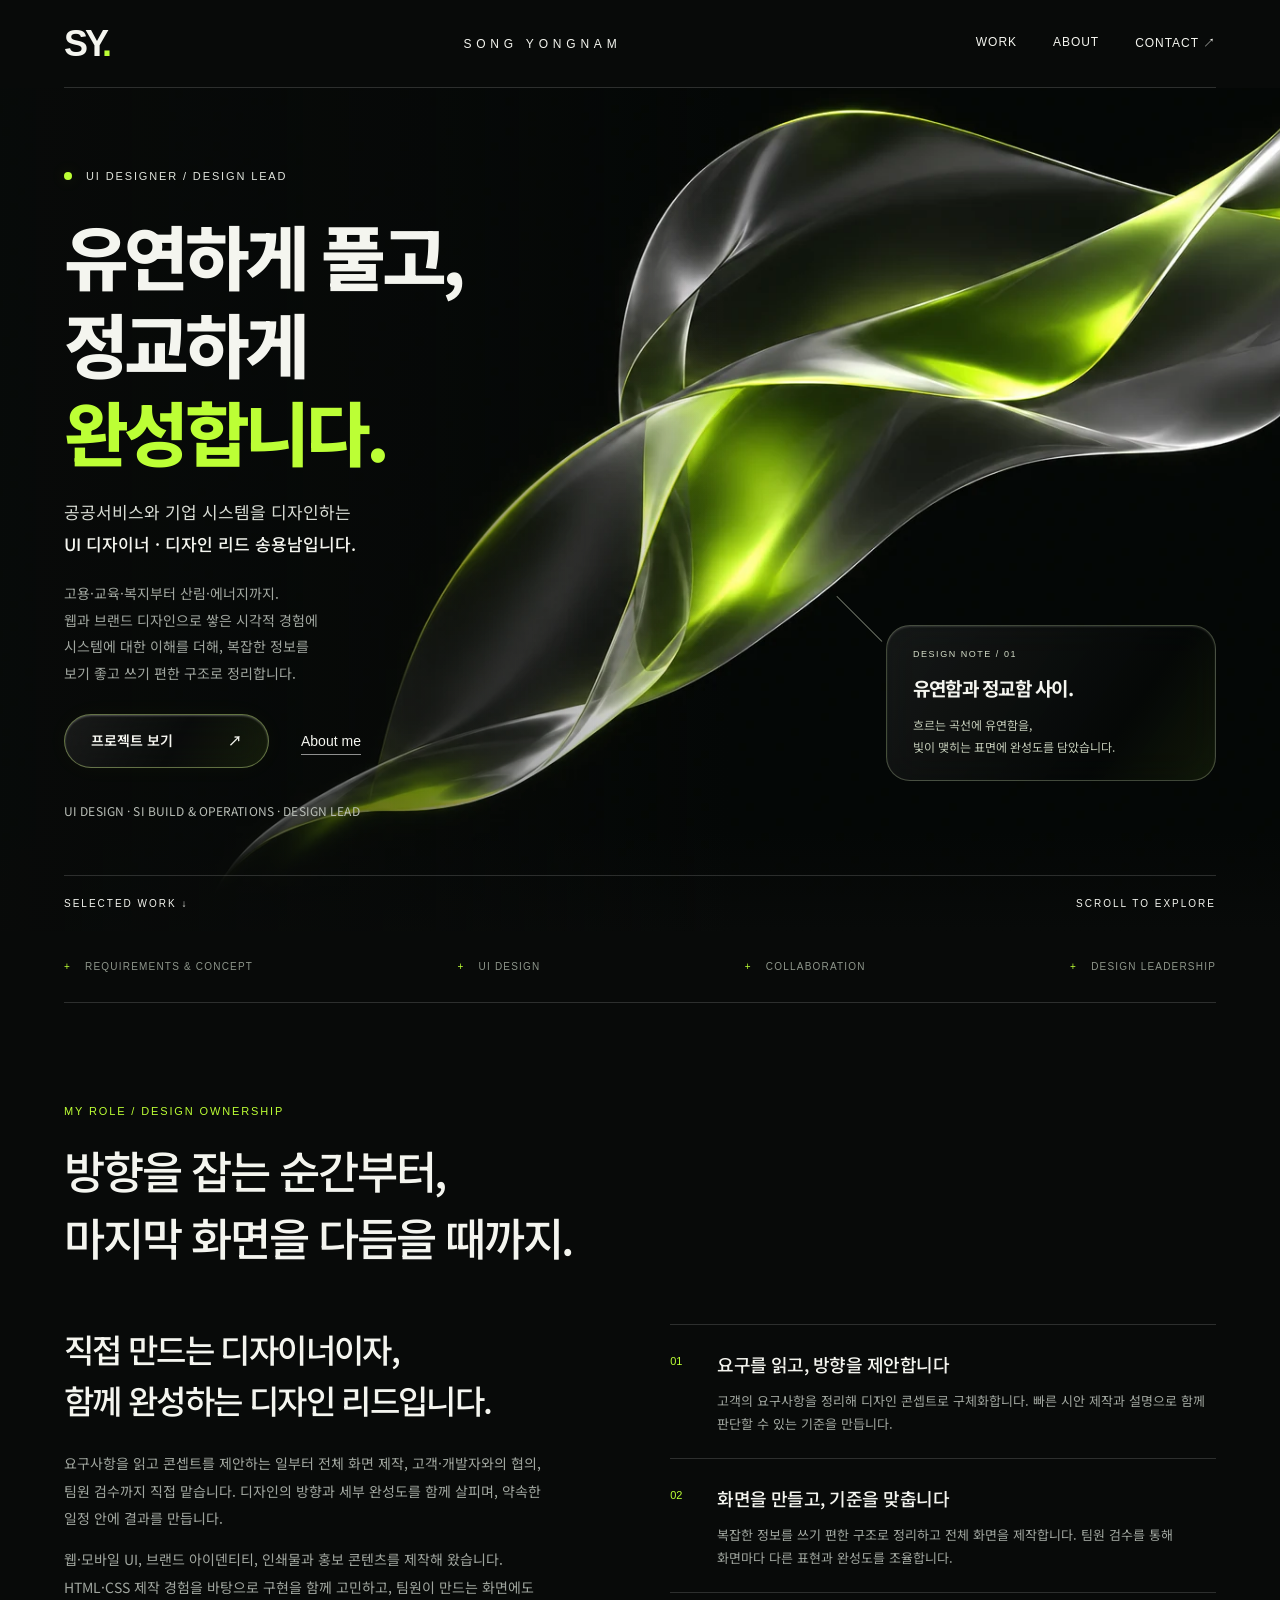
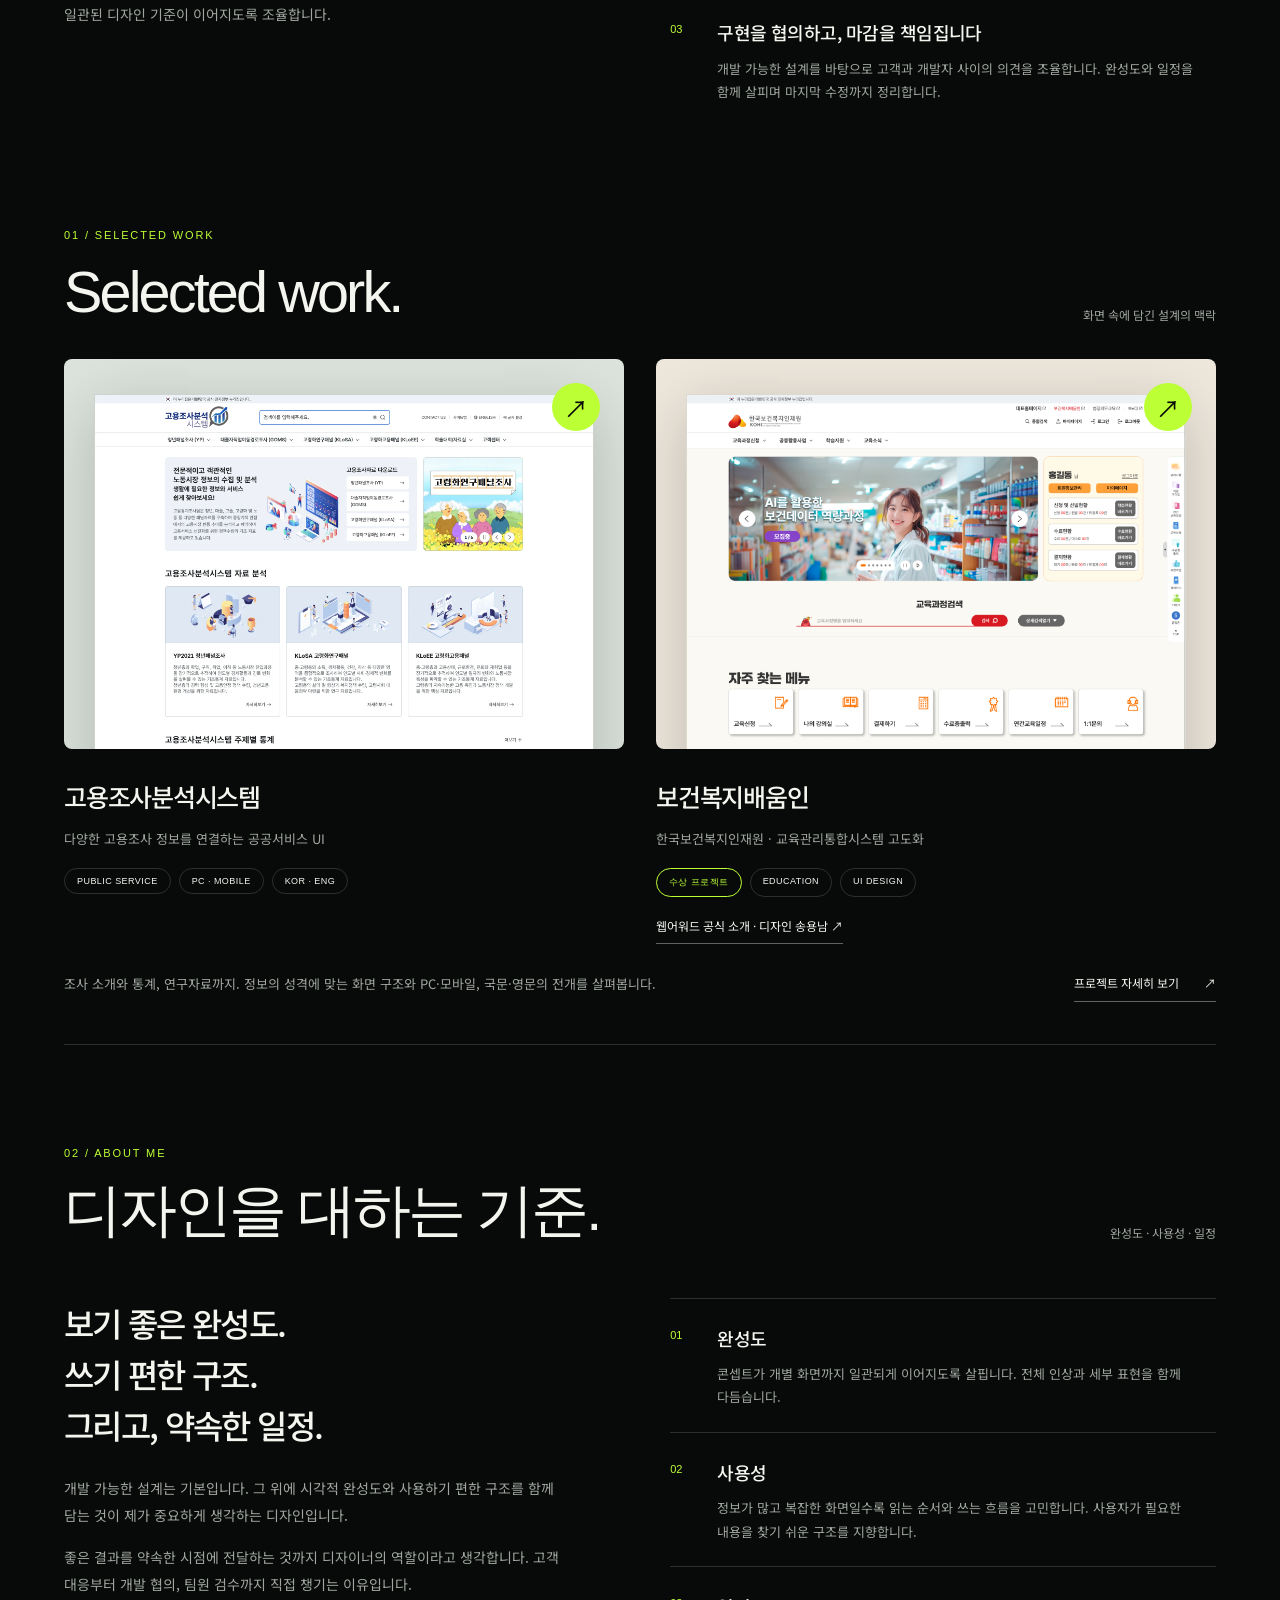
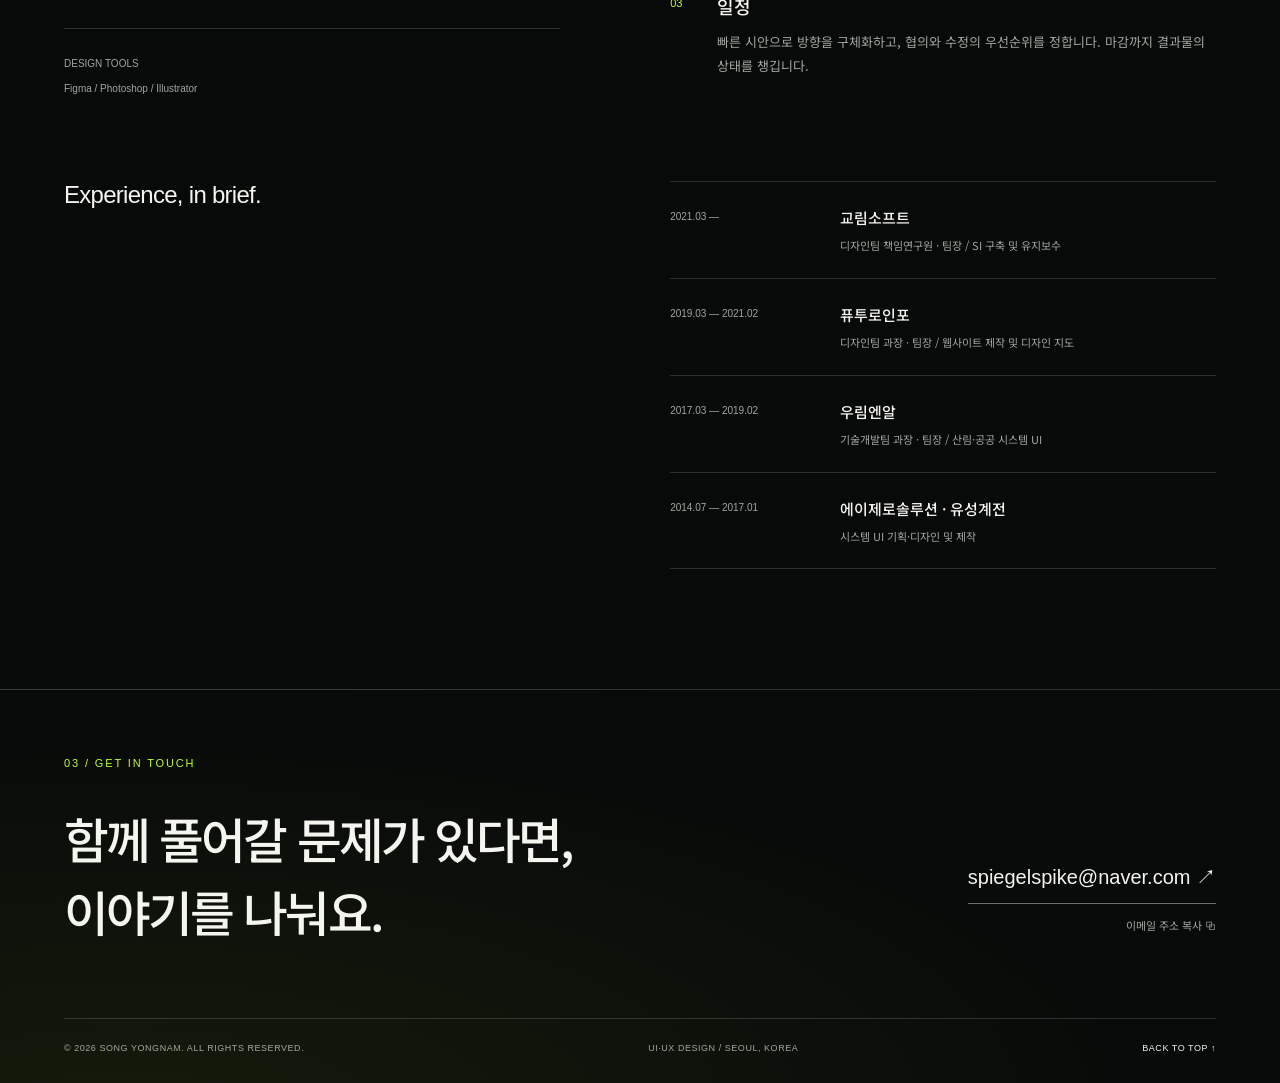
==== commit 57a7ad05: "Align homepage profile with public and enterprise design experience" ====
--- a/index.html
+++ b/index.html
@@ -8,4 +8,4 @@
 <link rel="icon" href="data:image/svg+xml,%3Csvg xmlns='http://www.w3.org/2000/svg' viewBox='0 0 64 64'%3E%3Crect width='64' height='64' rx='16' fill='%23080a09'/%3E%3Ctext x='11' y='43' font-size='30' font-family='Arial' font-weight='bold' fill='%23bcff35'%3ESY%3C/text%3E%3C/svg%3E">
 <link rel="stylesheet" href="styles.css">
 <link rel="preload" as="image" href="fluid-sculpture.webp">
-<style>.project-grid{display:grid;grid-template-columns:repeat(2,minmax(0,1fr));gap:32px}.project-grid .work-image{height:390px;padding:35px 30px 0}.project-grid .work-caption{flex-direction:column;gap:10px}.project-upcoming{min-width:0}.upcoming-cover{height:390px;border:1px solid var(--line);border-radius:8px;background:radial-gradient(ellipse at 80% 20%,#bcff350c,transparent 65%);display:flex;flex-direction:column;align-items:center;justify-content:center;gap:18px;color:var(--muted)}.upcoming-cover span{font:12px Arial,sans-serif;letter-spacing:.2em}.upcoming-cover strong{font-size:28px;font-weight:400;color:#d7ded0}.project-upcoming .work-caption h3{color:var(--muted)}@media(max-width:760px){.project-grid{grid-template-columns:1fr;gap:38px}.project-grid .work-image,.upcoming-cover{height:300px}}</style></head><body id="top"><a class="skip" href="#main">본문 바로가기</a><header class="nav"><div class="wrap"><div class="nav-inner"><a class="logo" href="./" aria-label="송용남 포트폴리오 홈">SY<i>.</i></a><div class="nav-note">SONG YONGNAM</div><nav class="nav-links" aria-label="주 메뉴"><a href="#work">WORK</a><a href="#about">ABOUT</a><a href="#contact">CONTACT ↗</a></nav></div></div></header><main id="main"><section class="hero-shell" aria-labelledby="hero-title"><div class="hero-art" aria-hidden="true"><img src="fluid-sculpture.webp" alt="" width="1536" height="1024" fetchpriority="high"></div><div class="wrap"><div class="hero"><div class="hero-copy"><div class="eyebrow intro-flag"><span class="dot"></span>UI DESIGNER / DESIGN LEAD</div><h1 id="hero-title">유연하게 풀고,<br>정교하게<br><em>완성합니다.</em></h1><p class="hero-desc">SI 구축과 운영을 경험한 UI 디자이너, 송용남입니다.<br>복잡한 요구를 정리하고, 디자인의 방향을 세웁니다.<br>전체 화면의 완성도부터 고객·개발자와의 조율까지,<br>약속한 일정 안에 결과를 만드는 일을 책임집니다.</p><div class="hero-actions"><a class="glass-button" href="#work">프로젝트 보기 <span aria-hidden="true">↗</span></a><a class="plain-link" href="#about">About me</a></div><div class="hero-name">UI DESIGN · SI BUILD & OPERATIONS · DESIGN LEAD</div></div><aside class="design-note" aria-labelledby="design-note-title"><div class="eyebrow">DESIGN NOTE / 01</div><h2 id="design-note-title">유연함과 정교함 사이.</h2><p>흐르는 곡선에 유연함을,<br>빛이 맺히는 표면에 완성도를 담았습니다.</p></aside><div class="hero-bottom"><a href="#work">SELECTED WORK ↓</a><span>SCROLL TO EXPLORE</span></div></div></div></section><div class="wrap"><div class="band" aria-label="주요 역할"><span>REQUIREMENTS & CONCEPT</span><span>UI DESIGN</span><span>COLLABORATION</span><span>DESIGN LEADERSHIP</span></div><section aria-labelledby="scope-title"><div class="section-top"><div><div class="eyebrow">MY ROLE / DESIGN OWNERSHIP</div><h2 id="scope-title" style="font-family:var(--sans);font-size:clamp(30px,3.5vw,48px);line-height:1.5">방향을 잡는 순간부터,<br>마지막 화면을 다듬을 때까지.</h2></div></div><div class="about-grid"><div class="about-lead"><h3>복잡한 화면을 정리하고,<br>함께 완성할 방법을 찾습니다.</h3><p>요구사항 정리, 디자인 콘셉트, 전체 화면 제작을 직접 맡습니다. 고객에게 시안의 방향을 설명하고 개발자와 구현 방식을 협의하며, 팀원의 결과물을 검수해 전체 디자인의 일관성을 맞춥니다.</p><p>빠르게 시안을 제안해야 할 때, 여러 화면의 기준이 달라질 때, 마감을 앞두고 정리가 필요할 때. 상황을 읽고 우선순위를 세워 결과물까지 연결합니다.</p></div><div><div class="expertise-row"><span>01</span><div><h4>요구를 읽고, 방향을 제안합니다</h4><p>고객의 요구사항을 정리해 디자인 콘셉트로 구체화합니다. 빠른 시안 제작과 설명으로 함께 판단할 수 있는 기준을 만듭니다.</p></div></div><div class="expertise-row"><span>02</span><div><h4>화면을 만들고, 기준을 맞춥니다</h4><p>복잡한 정보를 쓰기 편한 구조로 정리하고 전체 화면을 제작합니다. 팀원 검수를 통해 화면마다 다른 표현과 완성도를 조율합니다.</p></div></div><div class="expertise-row"><span>03</span><div><h4>구현을 협의하고, 마감을 책임집니다</h4><p>개발 가능한 설계를 바탕으로 고객과 개발자 사이의 의견을 조율합니다. 완성도와 일정을 함께 살피며 마지막 수정까지 정리합니다.</p></div></div></div></div></section><section id="work" aria-labelledby="work-title"><div class="section-top"><div><div class="eyebrow">01 / SELECTED WORK</div><h2 id="work-title">Selected work.</h2></div><p>화면 속에 담긴 설계의 맥락</p></div><div class="project-grid"><a class="work-button" href="employment.html" aria-label="고용조사분석시스템 프로젝트 보기"><div class="work-image"><img src="employment-main.webp" alt="고용조사분석시스템 PC 메인 시안" width="1920" height="2496" loading="lazy"><span class="work-open" aria-hidden="true">↗</span></div><div class="work-caption"><div><h3>고용조사분석시스템</h3><p>다양한 고용조사 정보를 연결하는 공공서비스 UI</p></div><div class="tags"><span>PUBLIC SERVICE</span><span>PC · MOBILE</span><span>KOR · ENG</span></div></div></a><article><a class="work-button" href="https://www.figma.com/design/gmloxKydPXivv0TZyn2VZY/?node-id=341-24898" target="_blank" rel="noopener noreferrer" aria-label="보건복지배움인 Figma 디자인 보기 (새 창)"><div class="work-image" style="background:#eee7dc"><img src="kohi-main.png" alt="보건복지배움인 메인 디자인: 교육과정 검색, 학습 현황과 교육 콘텐츠" width="821" height="2200" loading="lazy"><span class="work-open" aria-hidden="true">↗</span></div><div class="work-caption"><div><h3>보건복지배움인</h3><p>한국보건복지인재원 · 교육관리통합시스템 고도화</p></div><div class="tags"><span style="color:var(--accent);border-color:var(--accent)">수상 프로젝트</span><span>EDUCATION</span><span>UI DESIGN</span></div></div></a><a class="text-link" style="margin-top:18px" href="https://www.i-award.or.kr/Web/Assess/FinalCandidateView.aspx?REG_SEQNO=15181" target="_blank" rel="noopener noreferrer">웹어워드 공식 소개 · 디자인 송용남 ↗</a></article></div><div class="work-foot"><p>조사 소개와 통계, 연구자료까지. 정보의 성격에 맞는 화면 구조와 PC·모바일, 국문·영문의 전개를 살펴봅니다.</p><a class="text-link" href="employment.html">프로젝트 자세히 보기 <span aria-hidden="true">↗</span></a></div></section><section id="about" aria-labelledby="about-title"><div class="section-top"><div><div class="eyebrow">02 / ABOUT ME</div><h2 id="about-title">디자인을 대하는 기준.</h2></div><p>완성도 · 사용성 · 일정</p></div><div class="about-grid"><div class="about-lead"><h3>보기 좋은 완성도.<br>쓰기 편한 구조.<br>그리고, 약속한 일정.</h3><p>개발 가능한 설계는 기본입니다. 그 위에 시각적 완성도와 사용하기 편한 구조를 함께 담는 것이 제가 중요하게 생각하는 디자인입니다.</p><p>좋은 결과를 약속한 시점에 전달하는 것까지 디자이너의 역할이라고 생각합니다. 고객 대응부터 개발 협의, 팀원 검수까지 직접 챙기는 이유입니다.</p><div class="tools">DESIGN TOOLS<br>Figma / Photoshop / Illustrator</div></div><div><div class="expertise-row"><span>01</span><div><h4>완성도</h4><p>콘셉트가 개별 화면까지 일관되게 이어지도록 살핍니다. 전체 인상과 세부 표현을 함께 다듬습니다.</p></div></div><div class="expertise-row"><span>02</span><div><h4>사용성</h4><p>정보가 많고 복잡한 화면일수록 읽는 순서와 쓰는 흐름을 고민합니다. 사용자가 필요한 내용을 찾기 쉬운 구조를 지향합니다.</p></div></div><div class="expertise-row"><span>03</span><div><h4>일정</h4><p>빠른 시안으로 방향을 구체화하고, 협의와 수정의 우선순위를 정합니다. 마감까지 결과물의 상태를 챙깁니다.</p></div></div></div></div><div class="career"><div class="career-head">Experience, in brief.</div><div class="career-list"><div class="career-row"><time>2021.03 —</time><div><h4>교림소프트</h4><p>디자인팀 책임연구원 · 팀장 / SI 구축 및 유지보수</p></div></div><div class="career-row"><time>2019.03 — 2021.02</time><div><h4>퓨투로인포</h4><p>디자인팀 과장 · 팀장 / 웹사이트 제작 및 디자인 지도</p></div></div><div class="career-row"><time>2017.03 — 2019.02</time><div><h4>우림엔알</h4><p>기술개발팀 과장 · 팀장 / 산림·공공 시스템 UI</p></div></div><div class="career-row"><time>2014.07 — 2017.01</time><div><h4>에이제로솔루션 · 유성계전</h4><p>시스템 UI 기획·디자인 및 제작</p></div></div></div></div></section></div><section id="contact" class="contact" aria-labelledby="contact-title"><div class="wrap"><div class="eyebrow">03 / GET IN TOUCH</div><div class="contact-grid"><h2 id="contact-title">함께 풀어갈 문제가 있다면,<br>이야기를 나눠요.</h2><div class="contact-address"><a class="contact-email" href="mailto:spiegelspike@naver.com">spiegelspike@naver.com ↗</a><button class="copy" id="copy-email">이메일 주소 복사 ⧉</button></div></div><footer class="footer"><span>© <span data-year>2026</span> SONG YONGNAM. ALL RIGHTS RESERVED.</span><span>UI·UX DESIGN / SEOUL, KOREA</span><a class="top-link" href="#top">BACK TO TOP ↑</a></footer></div></section></main><div id="toast" class="toast" role="status" aria-live="polite"></div><script src="site.js" defer></script></body></html>+<style>.hero-profile{font-size:14px;line-height:1.9;color:var(--muted);margin:20px 0 0}.hero-actions{margin-top:28px}.hero h1{margin-top:25px;margin-bottom:22px}@media(max-width:760px){.hero-profile{font-size:12px}.hero{min-height:1040px}.hero-art{top:390px}}.project-grid{display:grid;grid-template-columns:repeat(2,minmax(0,1fr));gap:32px}.project-grid .work-image{height:390px;padding:35px 30px 0}.project-grid .work-caption{flex-direction:column;gap:10px}.project-upcoming{min-width:0}.upcoming-cover{height:390px;border:1px solid var(--line);border-radius:8px;background:radial-gradient(ellipse at 80% 20%,#bcff350c,transparent 65%);display:flex;flex-direction:column;align-items:center;justify-content:center;gap:18px;color:var(--muted)}.upcoming-cover span{font:12px Arial,sans-serif;letter-spacing:.2em}.upcoming-cover strong{font-size:28px;font-weight:400;color:#d7ded0}.project-upcoming .work-caption h3{color:var(--muted)}@media(max-width:760px){.project-grid{grid-template-columns:1fr;gap:38px}.project-grid .work-image,.upcoming-cover{height:300px}}</style></head><body id="top"><a class="skip" href="#main">본문 바로가기</a><header class="nav"><div class="wrap"><div class="nav-inner"><a class="logo" href="./" aria-label="송용남 포트폴리오 홈">SY<i>.</i></a><div class="nav-note">SONG YONGNAM</div><nav class="nav-links" aria-label="주 메뉴"><a href="#work">WORK</a><a href="#about">ABOUT</a><a href="#contact">CONTACT ↗</a></nav></div></div></header><main id="main"><section class="hero-shell" aria-labelledby="hero-title"><div class="hero-art" aria-hidden="true"><img src="fluid-sculpture.webp" alt="" width="1536" height="1024" fetchpriority="high"></div><div class="wrap"><div class="hero"><div class="hero-copy"><div class="eyebrow intro-flag"><span class="dot"></span>UI DESIGNER / DESIGN LEAD</div><h1 id="hero-title">유연하게 풀고,<br>정교하게<br><em>완성합니다.</em></h1><p class="hero-desc">공공서비스와 기업 시스템을 디자인하는<br><strong style="font-weight:500;color:var(--ink)">UI 디자이너 · 디자인 리드 송용남입니다.</strong></p><p class="hero-profile">고용·교육·복지부터 산림·에너지까지.<br>웹과 브랜드 디자인으로 쌓은 시각적 경험에<br>시스템에 대한 이해를 더해, 복잡한 정보를<br>보기 좋고 쓰기 편한 구조로 정리합니다.</p><div class="hero-actions"><a class="glass-button" href="#work">프로젝트 보기 <span aria-hidden="true">↗</span></a><a class="plain-link" href="#about">About me</a></div><div class="hero-name">UI DESIGN · SI BUILD & OPERATIONS · DESIGN LEAD</div></div><aside class="design-note" aria-labelledby="design-note-title"><div class="eyebrow">DESIGN NOTE / 01</div><h2 id="design-note-title">유연함과 정교함 사이.</h2><p>흐르는 곡선에 유연함을,<br>빛이 맺히는 표면에 완성도를 담았습니다.</p></aside><div class="hero-bottom"><a href="#work">SELECTED WORK ↓</a><span>SCROLL TO EXPLORE</span></div></div></div></section><div class="wrap"><div class="band" aria-label="주요 역할"><span>REQUIREMENTS & CONCEPT</span><span>UI DESIGN</span><span>COLLABORATION</span><span>DESIGN LEADERSHIP</span></div><section aria-labelledby="scope-title"><div class="section-top"><div><div class="eyebrow">MY ROLE / DESIGN OWNERSHIP</div><h2 id="scope-title" style="font-family:var(--sans);font-size:clamp(30px,3.5vw,48px);line-height:1.5">방향을 잡는 순간부터,<br>마지막 화면을 다듬을 때까지.</h2></div></div><div class="about-grid"><div class="about-lead"><h3>직접 만드는 디자이너이자,<br>함께 완성하는 디자인 리드입니다.</h3><p>요구사항을 읽고 콘셉트를 제안하는 일부터 전체 화면 제작, 고객·개발자와의 협의, 팀원 검수까지 직접 맡습니다. 디자인의 방향과 세부 완성도를 함께 살피며, 약속한 일정 안에 결과를 만듭니다.</p><p>웹·모바일 UI, 브랜드 아이덴티티, 인쇄물과 홍보 콘텐츠를 제작해 왔습니다. HTML·CSS 제작 경험을 바탕으로 구현을 함께 고민하고, 팀원이 만드는 화면에도 일관된 디자인 기준이 이어지도록 조율합니다.</p></div><div><div class="expertise-row"><span>01</span><div><h4>요구를 읽고, 방향을 제안합니다</h4><p>고객의 요구사항을 정리해 디자인 콘셉트로 구체화합니다. 빠른 시안 제작과 설명으로 함께 판단할 수 있는 기준을 만듭니다.</p></div></div><div class="expertise-row"><span>02</span><div><h4>화면을 만들고, 기준을 맞춥니다</h4><p>복잡한 정보를 쓰기 편한 구조로 정리하고 전체 화면을 제작합니다. 팀원 검수를 통해 화면마다 다른 표현과 완성도를 조율합니다.</p></div></div><div class="expertise-row"><span>03</span><div><h4>구현을 협의하고, 마감을 책임집니다</h4><p>개발 가능한 설계를 바탕으로 고객과 개발자 사이의 의견을 조율합니다. 완성도와 일정을 함께 살피며 마지막 수정까지 정리합니다.</p></div></div></div></div></section><section id="work" aria-labelledby="work-title"><div class="section-top"><div><div class="eyebrow">01 / SELECTED WORK</div><h2 id="work-title">Selected work.</h2></div><p>화면 속에 담긴 설계의 맥락</p></div><div class="project-grid"><a class="work-button" href="employment.html" aria-label="고용조사분석시스템 프로젝트 보기"><div class="work-image"><img src="employment-main.webp" alt="고용조사분석시스템 PC 메인 시안" width="1920" height="2496" loading="lazy"><span class="work-open" aria-hidden="true">↗</span></div><div class="work-caption"><div><h3>고용조사분석시스템</h3><p>다양한 고용조사 정보를 연결하는 공공서비스 UI</p></div><div class="tags"><span>PUBLIC SERVICE</span><span>PC · MOBILE</span><span>KOR · ENG</span></div></div></a><article><a class="work-button" href="https://www.figma.com/design/gmloxKydPXivv0TZyn2VZY/?node-id=341-24898" target="_blank" rel="noopener noreferrer" aria-label="보건복지배움인 Figma 디자인 보기 (새 창)"><div class="work-image" style="background:#eee7dc"><img src="kohi-main.png" alt="보건복지배움인 메인 디자인: 교육과정 검색, 학습 현황과 교육 콘텐츠" width="821" height="2200" loading="lazy"><span class="work-open" aria-hidden="true">↗</span></div><div class="work-caption"><div><h3>보건복지배움인</h3><p>한국보건복지인재원 · 교육관리통합시스템 고도화</p></div><div class="tags"><span style="color:var(--accent);border-color:var(--accent)">수상 프로젝트</span><span>EDUCATION</span><span>UI DESIGN</span></div></div></a><a class="text-link" style="margin-top:18px" href="https://www.i-award.or.kr/Web/Assess/FinalCandidateView.aspx?REG_SEQNO=15181" target="_blank" rel="noopener noreferrer">웹어워드 공식 소개 · 디자인 송용남 ↗</a></article></div><div class="work-foot"><p>조사 소개와 통계, 연구자료까지. 정보의 성격에 맞는 화면 구조와 PC·모바일, 국문·영문의 전개를 살펴봅니다.</p><a class="text-link" href="employment.html">프로젝트 자세히 보기 <span aria-hidden="true">↗</span></a></div></section><section id="about" aria-labelledby="about-title"><div class="section-top"><div><div class="eyebrow">02 / ABOUT ME</div><h2 id="about-title">디자인을 대하는 기준.</h2></div><p>완성도 · 사용성 · 일정</p></div><div class="about-grid"><div class="about-lead"><h3>보기 좋은 완성도.<br>쓰기 편한 구조.<br>그리고, 약속한 일정.</h3><p>개발 가능한 설계는 기본입니다. 그 위에 시각적 완성도와 사용하기 편한 구조를 함께 담는 것이 제가 중요하게 생각하는 디자인입니다.</p><p>좋은 결과를 약속한 시점에 전달하는 것까지 디자이너의 역할이라고 생각합니다. 고객 대응부터 개발 협의, 팀원 검수까지 직접 챙기는 이유입니다.</p><div class="tools">DESIGN TOOLS<br>Figma / Photoshop / Illustrator</div></div><div><div class="expertise-row"><span>01</span><div><h4>완성도</h4><p>콘셉트가 개별 화면까지 일관되게 이어지도록 살핍니다. 전체 인상과 세부 표현을 함께 다듬습니다.</p></div></div><div class="expertise-row"><span>02</span><div><h4>사용성</h4><p>정보가 많고 복잡한 화면일수록 읽는 순서와 쓰는 흐름을 고민합니다. 사용자가 필요한 내용을 찾기 쉬운 구조를 지향합니다.</p></div></div><div class="expertise-row"><span>03</span><div><h4>일정</h4><p>빠른 시안으로 방향을 구체화하고, 협의와 수정의 우선순위를 정합니다. 마감까지 결과물의 상태를 챙깁니다.</p></div></div></div></div><div class="career"><div class="career-head">Experience, in brief.</div><div class="career-list"><div class="career-row"><time>2021.03 —</time><div><h4>교림소프트</h4><p>디자인팀 책임연구원 · 팀장 / SI 구축 및 유지보수</p></div></div><div class="career-row"><time>2019.03 — 2021.02</time><div><h4>퓨투로인포</h4><p>디자인팀 과장 · 팀장 / 웹사이트 제작 및 디자인 지도</p></div></div><div class="career-row"><time>2017.03 — 2019.02</time><div><h4>우림엔알</h4><p>기술개발팀 과장 · 팀장 / 산림·공공 시스템 UI</p></div></div><div class="career-row"><time>2014.07 — 2017.01</time><div><h4>에이제로솔루션 · 유성계전</h4><p>시스템 UI 기획·디자인 및 제작</p></div></div></div></div></section></div><section id="contact" class="contact" aria-labelledby="contact-title"><div class="wrap"><div class="eyebrow">03 / GET IN TOUCH</div><div class="contact-grid"><h2 id="contact-title">함께 풀어갈 문제가 있다면,<br>이야기를 나눠요.</h2><div class="contact-address"><a class="contact-email" href="mailto:spiegelspike@naver.com">spiegelspike@naver.com ↗</a><button class="copy" id="copy-email">이메일 주소 복사 ⧉</button></div></div><footer class="footer"><span>© <span data-year>2026</span> SONG YONGNAM. ALL RIGHTS RESERVED.</span><span>UI·UX DESIGN / SEOUL, KOREA</span><a class="top-link" href="#top">BACK TO TOP ↑</a></footer></div></section></main><div id="toast" class="toast" role="status" aria-live="polite"></div><script src="site.js" defer></script></body></html>
